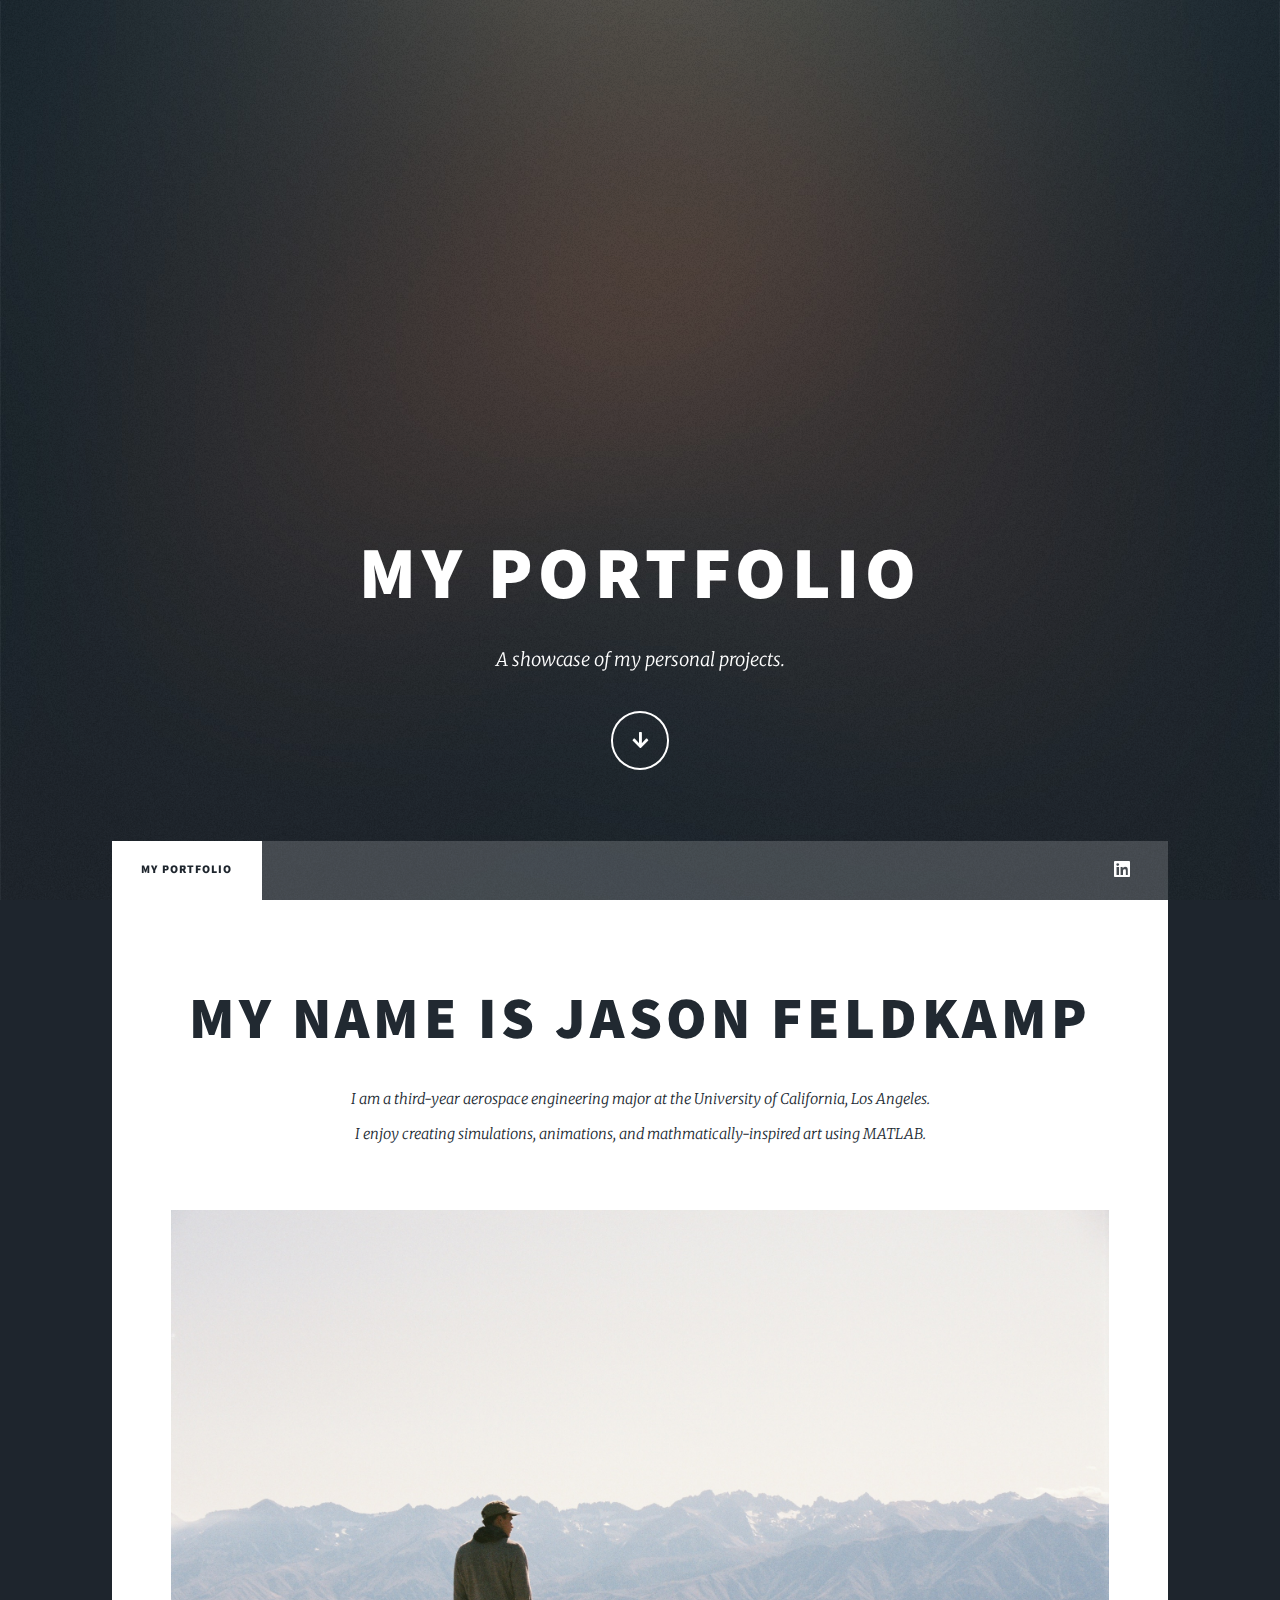
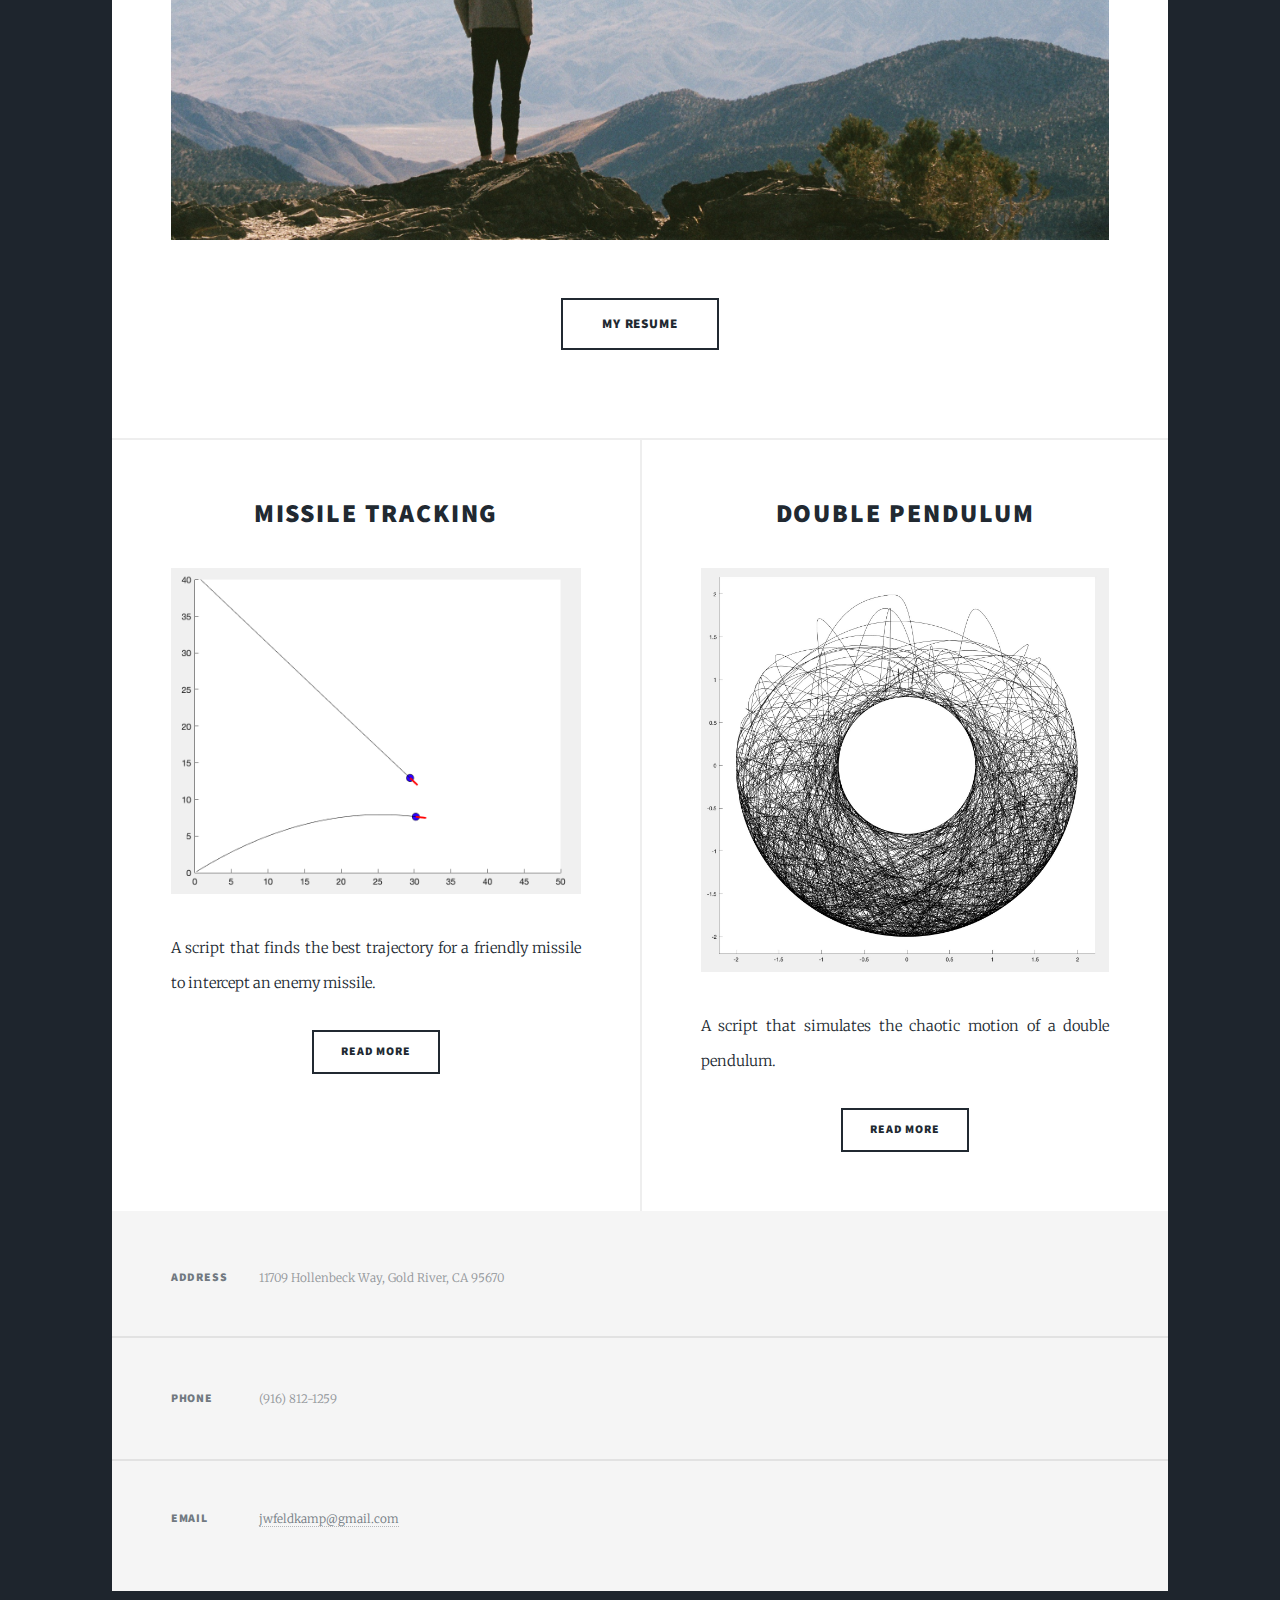
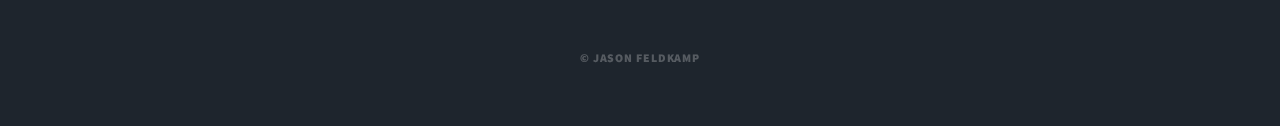
==== index.html @ 035dfd78 "v5" ====
<!DOCTYPE HTML>
<!--
	Massively by HTML5 UP
	html5up.net | @ajlkn
	Free for personal and commercial use under the CCA 3.0 license (html5up.net/license)
-->
<html>
	<head>
		<title>Jason's Portfolio</title>
		<meta charset="utf-8" />
		<meta name="viewport" content="width=device-width, initial-scale=1, user-scalable=no" />
		<link rel="stylesheet" href="assets/css/main.css" />
		<noscript><link rel="stylesheet" href="assets/css/noscript.css" /></noscript>
	</head>
	<body class="is-preload">

		<!-- Wrapper -->
			<div id="wrapper" class="fade-in">

				<!-- Intro -->
					<div id="intro">
						<h1>My Portfolio</h1>
						<p>A showcase of my personal projects.</p>
						<ul class="actions">
							<li><a href="#header" class="button icon solid solo fa-arrow-down scrolly">Continue</a></li>
						</ul>
					</div>

				<!-- Header -->


				<!-- Nav -->
					<nav id="nav">
						<ul class="links">
							<li class="active"><a href="index.html">My Portfolio</a></li>
						</ul>
						<ul class="icons">
							<li><a href="https://www.linkedin.com/in/jason-feldkamp" class="icon brands fa-linkedin"><span class="label">LinkedIn</span></a></li>
						</ul>
					</nav>

				<!-- Main -->
					<div id="main">

						<!-- Featured Post -->
							<article class="post featured">
								<header class="major">
									<h2><a href="#">My name is Jason Feldkamp</a></h2>
									<p>I am a third-year aerospace engineering major at the University of California, Los Angeles.<br> I enjoy creating simulations, animations, and mathmatically-inspired art using MATLAB.</p>
								</header>
								<a href="#" class="image main"><img src="images/IMG_0078.JPG" alt="" /></a>
								<ul class="actions special">
									<li><a href="images/Jason_Feldkamp_Resume.pdf" class="button large">My Resume</a></li>
								</ul>
							</article>

						<!-- Posts -->
							<section class="posts">
								<article>
									<header>
										<h2><a href="missile.html">Missile Tracking<br />
										</a></h2>
									</header>
									<a href="missile.html" class="image fit"><img src="images/pic02.jpg" alt="" /></a>
									<p>A script that finds the best trajectory for a friendly missile to intercept an enemy missile.</p>
									<ul class="actions special">
										<li><a href="missile.html" class="button">Read More</a></li>
									</ul>
								</article>
								<article>
									<header>
										<h2><a href="pendulum.html">Double Pendulum<br />
										</a></h2>
									</header>
									<a href="pendulum.html" class="image fit"><img src="images/IMG_8241.JPG" alt="" /></a>
									<p>A script that simulates the chaotic motion of a double pendulum.</p>
									<ul class="actions special">
										<li><a href="pendulum.html" class="button">Read More</a></li>
									</ul>
								</article>
							</section>

						<!-- Footer -->

					</div>

				<!-- Footer -->
					<footer id="footer">
						<section class="split contact">
							<section class="alt">
								<h3>Address</h3>
								<p>11709 Hollenbeck Way, Gold River, CA 95670</p>
							</section>
							<section>
								<h3>Phone</h3>
								<p><href="#">(916) 812-1259</a></p>
							</section>
							<section>
								<h3>Email</h3>
								<p><a href="mailto:jwfeldkamp@gmail.com">jwfeldkamp@gmail.com</a></p>
							</section>
						</section>
					</footer>

				<!-- Copyright -->
					<div id="copyright">
						<ul><li>&copy; Jason Feldkamp</li></ul>
					</div>

			</div>

		<!-- Scripts -->
			<script src="assets/js/jquery.min.js"></script>
			<script src="assets/js/jquery.scrollex.min.js"></script>
			<script src="assets/js/jquery.scrolly.min.js"></script>
			<script src="assets/js/browser.min.js"></script>
			<script src="assets/js/breakpoints.min.js"></script>
			<script src="assets/js/util.js"></script>
			<script src="assets/js/main.js"></script>

	</body>
</html>
---- assets/css/main.css ----
@import url(fontawesome-all.min.css);
@import url("https://fonts.googleapis.com/css?family=Merriweather:300,700,300italic,700italic|Source+Sans+Pro:900");

/*
	Massively by HTML5 UP
	html5up.net | @ajlkn
	Free for personal and commercial use under the CCA 3.0 license (html5up.net/license)
*/

html, body, div, span, applet, object,
iframe, h1, h2, h3, h4, h5, h6, p, blockquote,
pre, a, abbr, acronym, address, big, cite,
code, del, dfn, em, img, ins, kbd, q, s, samp,
small, strike, strong, sub, sup, tt, var, b,
u, i, center, dl, dt, dd, ol, ul, li, fieldset,
form, label, legend, table, caption, tbody,
tfoot, thead, tr, th, td, article, aside,
canvas, details, embed, figure, figcaption,
footer, header, hgroup, menu, nav, output, ruby,
section, summary, time, mark, audio, video {
	margin: 0;
	padding: 0;
	border: 0;
	font-size: 100%;
	font: inherit;
	vertical-align: baseline;}

article, aside, details, figcaption, figure,
footer, header, hgroup, menu, nav, section {
	display: block;}

body {
	line-height: 1;
}

ol, ul {
	list-style: none;
}

blockquote, q {
	quotes: none;
}

	blockquote:before, blockquote:after, q:before, q:after {
		content: '';
		content: none;
	}

table {
	border-collapse: collapse;
	border-spacing: 0;
}

body {
	-webkit-text-size-adjust: none;
}

mark {
	background-color: transparent;
	color: inherit;
}

input::-moz-focus-inner {
	border: 0;
	padding: 0;
}

input, select, textarea {
	-moz-appearance: none;
	-webkit-appearance: none;
	-ms-appearance: none;
	appearance: none;
}

/* Basic */

	@-ms-viewport {
		width: device-width;
	}

	body {
		-ms-overflow-style: scrollbar;
	}

	@media screen and (max-width: 480px) {

		html, body {
			min-width: 320px;
		}

	}

	html {
		box-sizing: border-box;
	}

	*, *:before, *:after {
		box-sizing: inherit;
	}

	body {
		background-color: #1e252d;
	}

		body.is-preload *, body.is-preload *:before, body.is-preload *:after {
			-moz-animation: none !important;
			-webkit-animation: none !important;
			-ms-animation: none !important;
			animation: none !important;
			-moz-transition: none !important;
			-webkit-transition: none !important;
			-ms-transition: none !important;
			transition: none !important;
		}

/* Type */

	html {
		font-size: 16pt;
	}

		@media screen and (max-width: 1680px) {

			html {
				font-size: 12pt;
			}

		}

		@media screen and (max-width: 1280px) {

			html {
				font-size: 11pt;
			}

		}

		@media screen and (max-width: 360px) {

			html {
				font-size: 10pt;
			}

		}

	body {
		color: #212931;
	}

	body, input, select, textarea {
		font-family: "Merriweather", Georgia, serif;
		font-weight: 300;
		font-size: 1rem;
		line-height: 2.375;
	}

	a {
		-moz-transition: color 0.2s ease-in-out, background-color 0.2s ease-in-out, border-color 0.2s ease-in-out, box-shadow 0.2s ease-in-out;
		-webkit-transition: color 0.2s ease-in-out, background-color 0.2s ease-in-out, border-color 0.2s ease-in-out, box-shadow 0.2s ease-in-out;
		-ms-transition: color 0.2s ease-in-out, background-color 0.2s ease-in-out, border-color 0.2s ease-in-out, box-shadow 0.2s ease-in-out;
		transition: color 0.2s ease-in-out, background-color 0.2s ease-in-out, border-color 0.2s ease-in-out, box-shadow 0.2s ease-in-out;
		border-bottom: dotted 1px;
		text-decoration: none;
	}

		a:hover {
			border-bottom-color: transparent;
		}

	strong, b {
		font-weight: 600;
	}

	em, i {
		font-style: italic;
	}

	p {
		text-align: justify;
		margin: 0 0 2rem 0;
	}

	h1, h2, h3, h4, h5, h6 {
		font-family: "Source Sans Pro", Helvetica, sans-serif;
		font-weight: 900;
		line-height: 1.5;
		letter-spacing: 0.075em;
		text-transform: uppercase;
		margin: 0 0 1rem 0;
	}

		h1 a, h2 a, h3 a, h4 a, h5 a, h6 a {
			border-bottom: 0;
			color: inherit;
			text-decoration: none;
		}

	h1 {
		font-size: 4rem;
		line-height: 1.1;
		margin: 0 0 2rem 0;
	}

	h2 {
		font-size: 1.75rem;
		line-height: 1.3;
		margin: 0 0 1.5rem 0;
	}

	h3 {
		font-size: 1.25rem;
		margin: 0 0 1.5rem 0;
	}

	h4 {
		font-size: 1rem;
	}

	h5 {
		font-size: 0.9rem;
	}

	h6 {
		font-size: 0.8rem;
	}

	sub {
		font-size: 0.8rem;
		position: relative;
		top: 0.5rem;
	}

	sup {
		font-size: 0.8rem;
		position: relative;
		top: -0.5rem;
	}

	blockquote {
		border-left: solid 4px;
		font-style: italic;
		margin: 0 0 2rem 0;
		padding: 0.5rem 0 0.5rem 2rem;
	}

	code {
		border: solid 2px;
		font-family: "Courier New", monospace;
		font-size: 0.9rem;
		margin: 0 0.25rem;
		padding: 0.25rem 0.65rem;
	}

	pre {
		-webkit-overflow-scrolling: touch;
		font-family: "Courier New", monospace;
		font-size: 0.9rem;
		margin: 0 0 2rem 0;
	}

		pre code {
			display: block;
			line-height: 1.75;
			padding: 1rem 1.5rem;
			overflow-x: auto;
		}

	hr {
		border: 0;
		border-bottom: solid 2px;
		margin: 3rem 0;
	}

		hr.major {
			margin: 5rem 0;
		}

	.align-left {
		text-align: left;
	}

	.align-center {
		text-align: center;
	}

	.align-right {
		text-align: right;
	}

	input, select, textarea {
		color: #212931;
	}

	a {
		color: #212931;
		border-bottom-color: rgba(33, 41, 49, 0.5);
	}

		a:hover {
			border-bottom-color: transparent;
			color: #18bfef !important;
		}

	strong, b {
		color: #212931;
	}

	h1, h2, h3, h4, h5, h6 {
		color: #212931;
	}

	blockquote {
		border-left-color: #eeeeee;
	}

	code {
		background: rgba(220, 220, 220, 0.25);
		border-color: #eeeeee;
	}

	hr {
		border-bottom-color: #eeeeee;
	}

/* Row */

	.row {
		display: flex;
		flex-wrap: wrap;
		box-sizing: border-box;
		align-items: stretch;
	}

		.row > * {
			box-sizing: border-box;
		}

		.row.gtr-uniform > * > :last-child {
			margin-bottom: 0;
		}

		.row.aln-left {
			justify-content: flex-start;
		}

		.row.aln-center {
			justify-content: center;
		}

		.row.aln-right {
			justify-content: flex-end;
		}

		.row.aln-top {
			align-items: flex-start;
		}

		.row.aln-middle {
			align-items: center;
		}

		.row.aln-bottom {
			align-items: flex-end;
		}

		.row > .imp {
			order: -1;
		}

		.row > .col-1 {
			width: 8.33333%;
		}

		.row > .off-1 {
			margin-left: 8.33333%;
		}

		.row > .col-2 {
			width: 16.66667%;
		}

		.row > .off-2 {
			margin-left: 16.66667%;
		}

		.row > .col-3 {
			width: 25%;
		}

		.row > .off-3 {
			margin-left: 25%;
		}

		.row > .col-4 {
			width: 33.33333%;
		}

		.row > .off-4 {
			margin-left: 33.33333%;
		}

		.row > .col-5 {
			width: 41.66667%;
		}

		.row > .off-5 {
			margin-left: 41.66667%;
		}

		.row > .col-6 {
			width: 50%;
		}

		.row > .off-6 {
			margin-left: 50%;
		}

		.row > .col-7 {
			width: 58.33333%;
		}

		.row > .off-7 {
			margin-left: 58.33333%;
		}

		.row > .col-8 {
			width: 66.66667%;
		}

		.row > .off-8 {
			margin-left: 66.66667%;
		}

		.row > .col-9 {
			width: 75%;
		}

		.row > .off-9 {
			margin-left: 75%;
		}

		.row > .col-10 {
			width: 83.33333%;
		}

		.row > .off-10 {
			margin-left: 83.33333%;
		}

		.row > .col-11 {
			width: 91.66667%;
		}

		.row > .off-11 {
			margin-left: 91.66667%;
		}

		.row > .col-12 {
			width: 100%;
		}

		.row > .off-12 {
			margin-left: 100%;
		}

		.row.gtr-0 {
			margin-top: 0;
			margin-left: 0rem;
		}

			.row.gtr-0 > * {
				padding: 0 0 0 0rem;
			}

			.row.gtr-0.gtr-uniform {
				margin-top: 0rem;
			}

				.row.gtr-0.gtr-uniform > * {
					padding-top: 0rem;
				}

		.row.gtr-25 {
			margin-top: 0;
			margin-left: -0.375rem;
		}

			.row.gtr-25 > * {
				padding: 0 0 0 0.375rem;
			}

			.row.gtr-25.gtr-uniform {
				margin-top: -0.375rem;
			}

				.row.gtr-25.gtr-uniform > * {
					padding-top: 0.375rem;
				}

		.row.gtr-50 {
			margin-top: 0;
			margin-left: -0.75rem;
		}

			.row.gtr-50 > * {
				padding: 0 0 0 0.75rem;
			}

			.row.gtr-50.gtr-uniform {
				margin-top: -0.75rem;
			}

				.row.gtr-50.gtr-uniform > * {
					padding-top: 0.75rem;
				}

		.row {
			margin-top: 0;
			margin-left: -1.5rem;
		}

			.row > * {
				padding: 0 0 0 1.5rem;
			}

			.row.gtr-uniform {
				margin-top: -1.5rem;
			}

				.row.gtr-uniform > * {
					padding-top: 1.5rem;
				}

		.row.gtr-150 {
			margin-top: 0;
			margin-left: -2.25rem;
		}

			.row.gtr-150 > * {
				padding: 0 0 0 2.25rem;
			}

			.row.gtr-150.gtr-uniform {
				margin-top: -2.25rem;
			}

				.row.gtr-150.gtr-uniform > * {
					padding-top: 2.25rem;
				}

		.row.gtr-200 {
			margin-top: 0;
			margin-left: -3rem;
		}

			.row.gtr-200 > * {
				padding: 0 0 0 3rem;
			}

			.row.gtr-200.gtr-uniform {
				margin-top: -3rem;
			}

				.row.gtr-200.gtr-uniform > * {
					padding-top: 3rem;
				}

		@media screen and (max-width: 1680px) {

			.row {
				display: flex;
				flex-wrap: wrap;
				box-sizing: border-box;
				align-items: stretch;
			}

				.row > * {
					box-sizing: border-box;
				}

				.row.gtr-uniform > * > :last-child {
					margin-bottom: 0;
				}

				.row.aln-left {
					justify-content: flex-start;
				}

				.row.aln-center {
					justify-content: center;
				}

				.row.aln-right {
					justify-content: flex-end;
				}

				.row.aln-top {
					align-items: flex-start;
				}

				.row.aln-middle {
					align-items: center;
				}

				.row.aln-bottom {
					align-items: flex-end;
				}

				.row > .imp-xlarge {
					order: -1;
				}

				.row > .col-1-xlarge {
					width: 8.33333%;
				}

				.row > .off-1-xlarge {
					margin-left: 8.33333%;
				}

				.row > .col-2-xlarge {
					width: 16.66667%;
				}

				.row > .off-2-xlarge {
					margin-left: 16.66667%;
				}

				.row > .col-3-xlarge {
					width: 25%;
				}

				.row > .off-3-xlarge {
					margin-left: 25%;
				}

				.row > .col-4-xlarge {
					width: 33.33333%;
				}

				.row > .off-4-xlarge {
					margin-left: 33.33333%;
				}

				.row > .col-5-xlarge {
					width: 41.66667%;
				}

				.row > .off-5-xlarge {
					margin-left: 41.66667%;
				}

				.row > .col-6-xlarge {
					width: 50%;
				}

				.row > .off-6-xlarge {
					margin-left: 50%;
				}

				.row > .col-7-xlarge {
					width: 58.33333%;
				}

				.row > .off-7-xlarge {
					margin-left: 58.33333%;
				}

				.row > .col-8-xlarge {
					width: 66.66667%;
				}

				.row > .off-8-xlarge {
					margin-left: 66.66667%;
				}

				.row > .col-9-xlarge {
					width: 75%;
				}

				.row > .off-9-xlarge {
					margin-left: 75%;
				}

				.row > .col-10-xlarge {
					width: 83.33333%;
				}

				.row > .off-10-xlarge {
					margin-left: 83.33333%;
				}

				.row > .col-11-xlarge {
					width: 91.66667%;
				}

				.row > .off-11-xlarge {
					margin-left: 91.66667%;
				}

				.row > .col-12-xlarge {
					width: 100%;
				}

				.row > .off-12-xlarge {
					margin-left: 100%;
				}

				.row.gtr-0 {
					margin-top: 0;
					margin-left: 0rem;
				}

					.row.gtr-0 > * {
						padding: 0 0 0 0rem;
					}

					.row.gtr-0.gtr-uniform {
						margin-top: 0rem;
					}

						.row.gtr-0.gtr-uniform > * {
							padding-top: 0rem;
						}

				.row.gtr-25 {
					margin-top: 0;
					margin-left: -0.375rem;
				}

					.row.gtr-25 > * {
						padding: 0 0 0 0.375rem;
					}

					.row.gtr-25.gtr-uniform {
						margin-top: -0.375rem;
					}

						.row.gtr-25.gtr-uniform > * {
							padding-top: 0.375rem;
						}

				.row.gtr-50 {
					margin-top: 0;
					margin-left: -0.75rem;
				}

					.row.gtr-50 > * {
						padding: 0 0 0 0.75rem;
					}

					.row.gtr-50.gtr-uniform {
						margin-top: -0.75rem;
					}

						.row.gtr-50.gtr-uniform > * {
							padding-top: 0.75rem;
						}

				.row {
					margin-top: 0;
					margin-left: -1.5rem;
				}

					.row > * {
						padding: 0 0 0 1.5rem;
					}

					.row.gtr-uniform {
						margin-top: -1.5rem;
					}

						.row.gtr-uniform > * {
							padding-top: 1.5rem;
						}

				.row.gtr-150 {
					margin-top: 0;
					margin-left: -2.25rem;
				}

					.row.gtr-150 > * {
						padding: 0 0 0 2.25rem;
					}

					.row.gtr-150.gtr-uniform {
						margin-top: -2.25rem;
					}

						.row.gtr-150.gtr-uniform > * {
							padding-top: 2.25rem;
						}

				.row.gtr-200 {
					margin-top: 0;
					margin-left: -3rem;
				}

					.row.gtr-200 > * {
						padding: 0 0 0 3rem;
					}

					.row.gtr-200.gtr-uniform {
						margin-top: -3rem;
					}

						.row.gtr-200.gtr-uniform > * {
							padding-top: 3rem;
						}

		}

		@media screen and (max-width: 1280px) {

			.row {
				display: flex;
				flex-wrap: wrap;
				box-sizing: border-box;
				align-items: stretch;
			}

				.row > * {
					box-sizing: border-box;
				}

				.row.gtr-uniform > * > :last-child {
					margin-bottom: 0;
				}

				.row.aln-left {
					justify-content: flex-start;
				}

				.row.aln-center {
					justify-content: center;
				}

				.row.aln-right {
					justify-content: flex-end;
				}

				.row.aln-top {
					align-items: flex-start;
				}

				.row.aln-middle {
					align-items: center;
				}

				.row.aln-bottom {
					align-items: flex-end;
				}

				.row > .imp-large {
					order: -1;
				}

				.row > .col-1-large {
					width: 8.33333%;
				}

				.row > .off-1-large {
					margin-left: 8.33333%;
				}

				.row > .col-2-large {
					width: 16.66667%;
				}

				.row > .off-2-large {
					margin-left: 16.66667%;
				}

				.row > .col-3-large {
					width: 25%;
				}

				.row > .off-3-large {
					margin-left: 25%;
				}

				.row > .col-4-large {
					width: 33.33333%;
				}

				.row > .off-4-large {
					margin-left: 33.33333%;
				}

				.row > .col-5-large {
					width: 41.66667%;
				}

				.row > .off-5-large {
					margin-left: 41.66667%;
				}

				.row > .col-6-large {
					width: 50%;
				}

				.row > .off-6-large {
					margin-left: 50%;
				}

				.row > .col-7-large {
					width: 58.33333%;
				}

				.row > .off-7-large {
					margin-left: 58.33333%;
				}

				.row > .col-8-large {
					width: 66.66667%;
				}

				.row > .off-8-large {
					margin-left: 66.66667%;
				}

				.row > .col-9-large {
					width: 75%;
				}

				.row > .off-9-large {
					margin-left: 75%;
				}

				.row > .col-10-large {
					width: 83.33333%;
				}

				.row > .off-10-large {
					margin-left: 83.33333%;
				}

				.row > .col-11-large {
					width: 91.66667%;
				}

				.row > .off-11-large {
					margin-left: 91.66667%;
				}

				.row > .col-12-large {
					width: 100%;
				}

				.row > .off-12-large {
					margin-left: 100%;
				}

				.row.gtr-0 {
					margin-top: 0;
					margin-left: 0rem;
				}

					.row.gtr-0 > * {
						padding: 0 0 0 0rem;
					}

					.row.gtr-0.gtr-uniform {
						margin-top: 0rem;
					}

						.row.gtr-0.gtr-uniform > * {
							padding-top: 0rem;
						}

				.row.gtr-25 {
					margin-top: 0;
					margin-left: -0.375rem;
				}

					.row.gtr-25 > * {
						padding: 0 0 0 0.375rem;
					}

					.row.gtr-25.gtr-uniform {
						margin-top: -0.375rem;
					}

						.row.gtr-25.gtr-uniform > * {
							padding-top: 0.375rem;
						}

				.row.gtr-50 {
					margin-top: 0;
					margin-left: -0.75rem;
				}

					.row.gtr-50 > * {
						padding: 0 0 0 0.75rem;
					}

					.row.gtr-50.gtr-uniform {
						margin-top: -0.75rem;
					}

						.row.gtr-50.gtr-uniform > * {
							padding-top: 0.75rem;
						}

				.row {
					margin-top: 0;
					margin-left: -1.5rem;
				}

					.row > * {
						padding: 0 0 0 1.5rem;
					}

					.row.gtr-uniform {
						margin-top: -1.5rem;
					}

						.row.gtr-uniform > * {
							padding-top: 1.5rem;
						}

				.row.gtr-150 {
					margin-top: 0;
					margin-left: -2.25rem;
				}

					.row.gtr-150 > * {
						padding: 0 0 0 2.25rem;
					}

					.row.gtr-150.gtr-uniform {
						margin-top: -2.25rem;
					}

						.row.gtr-150.gtr-uniform > * {
							padding-top: 2.25rem;
						}

				.row.gtr-200 {
					margin-top: 0;
					margin-left: -3rem;
				}

					.row.gtr-200 > * {
						padding: 0 0 0 3rem;
					}

					.row.gtr-200.gtr-uniform {
						margin-top: -3rem;
					}

						.row.gtr-200.gtr-uniform > * {
							padding-top: 3rem;
						}

		}

		@media screen and (max-width: 980px) {

			.row {
				display: flex;
				flex-wrap: wrap;
				box-sizing: border-box;
				align-items: stretch;
			}

				.row > * {
					box-sizing: border-box;
				}

				.row.gtr-uniform > * > :last-child {
					margin-bottom: 0;
				}

				.row.aln-left {
					justify-content: flex-start;
				}

				.row.aln-center {
					justify-content: center;
				}

				.row.aln-right {
					justify-content: flex-end;
				}

				.row.aln-top {
					align-items: flex-start;
				}

				.row.aln-middle {
					align-items: center;
				}

				.row.aln-bottom {
					align-items: flex-end;
				}

				.row > .imp-medium {
					order: -1;
				}

				.row > .col-1-medium {
					width: 8.33333%;
				}

				.row > .off-1-medium {
					margin-left: 8.33333%;
				}

				.row > .col-2-medium {
					width: 16.66667%;
				}

				.row > .off-2-medium {
					margin-left: 16.66667%;
				}

				.row > .col-3-medium {
					width: 25%;
				}

				.row > .off-3-medium {
					margin-left: 25%;
				}

				.row > .col-4-medium {
					width: 33.33333%;
				}

				.row > .off-4-medium {
					margin-left: 33.33333%;
				}

				.row > .col-5-medium {
					width: 41.66667%;
				}

				.row > .off-5-medium {
					margin-left: 41.66667%;
				}

				.row > .col-6-medium {
					width: 50%;
				}

				.row > .off-6-medium {
					margin-left: 50%;
				}

				.row > .col-7-medium {
					width: 58.33333%;
				}

				.row > .off-7-medium {
					margin-left: 58.33333%;
				}

				.row > .col-8-medium {
					width: 66.66667%;
				}

				.row > .off-8-medium {
					margin-left: 66.66667%;
				}

				.row > .col-9-medium {
					width: 75%;
				}

				.row > .off-9-medium {
					margin-left: 75%;
				}

				.row > .col-10-medium {
					width: 83.33333%;
				}

				.row > .off-10-medium {
					margin-left: 83.33333%;
				}

				.row > .col-11-medium {
					width: 91.66667%;
				}

				.row > .off-11-medium {
					margin-left: 91.66667%;
				}

				.row > .col-12-medium {
					width: 100%;
				}

				.row > .off-12-medium {
					margin-left: 100%;
				}

				.row.gtr-0 {
					margin-top: 0;
					margin-left: 0rem;
				}

					.row.gtr-0 > * {
						padding: 0 0 0 0rem;
					}

					.row.gtr-0.gtr-uniform {
						margin-top: 0rem;
					}

						.row.gtr-0.gtr-uniform > * {
							padding-top: 0rem;
						}

				.row.gtr-25 {
					margin-top: 0;
					margin-left: -0.375rem;
				}

					.row.gtr-25 > * {
						padding: 0 0 0 0.375rem;
					}

					.row.gtr-25.gtr-uniform {
						margin-top: -0.375rem;
					}

						.row.gtr-25.gtr-uniform > * {
							padding-top: 0.375rem;
						}

				.row.gtr-50 {
					margin-top: 0;
					margin-left: -0.75rem;
				}

					.row.gtr-50 > * {
						padding: 0 0 0 0.75rem;
					}

					.row.gtr-50.gtr-uniform {
						margin-top: -0.75rem;
					}

						.row.gtr-50.gtr-uniform > * {
							padding-top: 0.75rem;
						}

				.row {
					margin-top: 0;
					margin-left: -1.5rem;
				}

					.row > * {
						padding: 0 0 0 1.5rem;
					}

					.row.gtr-uniform {
						margin-top: -1.5rem;
					}

						.row.gtr-uniform > * {
							padding-top: 1.5rem;
						}

				.row.gtr-150 {
					margin-top: 0;
					margin-left: -2.25rem;
				}

					.row.gtr-150 > * {
						padding: 0 0 0 2.25rem;
					}

					.row.gtr-150.gtr-uniform {
						margin-top: -2.25rem;
					}

						.row.gtr-150.gtr-uniform > * {
							padding-top: 2.25rem;
						}

				.row.gtr-200 {
					margin-top: 0;
					margin-left: -3rem;
				}

					.row.gtr-200 > * {
						padding: 0 0 0 3rem;
					}

					.row.gtr-200.gtr-uniform {
						margin-top: -3rem;
					}

						.row.gtr-200.gtr-uniform > * {
							padding-top: 3rem;
						}

		}

		@media screen and (max-width: 736px) {

			.row {
				display: flex;
				flex-wrap: wrap;
				box-sizing: border-box;
				align-items: stretch;
			}

				.row > * {
					box-sizing: border-box;
				}

				.row.gtr-uniform > * > :last-child {
					margin-bottom: 0;
				}

				.row.aln-left {
					justify-content: flex-start;
				}

				.row.aln-center {
					justify-content: center;
				}

				.row.aln-right {
					justify-content: flex-end;
				}

				.row.aln-top {
					align-items: flex-start;
				}

				.row.aln-middle {
					align-items: center;
				}

				.row.aln-bottom {
					align-items: flex-end;
				}

				.row > .imp-small {
					order: -1;
				}

				.row > .col-1-small {
					width: 8.33333%;
				}

				.row > .off-1-small {
					margin-left: 8.33333%;
				}

				.row > .col-2-small {
					width: 16.66667%;
				}

				.row > .off-2-small {
					margin-left: 16.66667%;
				}

				.row > .col-3-small {
					width: 25%;
				}

				.row > .off-3-small {
					margin-left: 25%;
				}

				.row > .col-4-small {
					width: 33.33333%;
				}

				.row > .off-4-small {
					margin-left: 33.33333%;
				}

				.row > .col-5-small {
					width: 41.66667%;
				}

				.row > .off-5-small {
					margin-left: 41.66667%;
				}

				.row > .col-6-small {
					width: 50%;
				}

				.row > .off-6-small {
					margin-left: 50%;
				}

				.row > .col-7-small {
					width: 58.33333%;
				}

				.row > .off-7-small {
					margin-left: 58.33333%;
				}

				.row > .col-8-small {
					width: 66.66667%;
				}

				.row > .off-8-small {
					margin-left: 66.66667%;
				}

				.row > .col-9-small {
					width: 75%;
				}

				.row > .off-9-small {
					margin-left: 75%;
				}

				.row > .col-10-small {
					width: 83.33333%;
				}

				.row > .off-10-small {
					margin-left: 83.33333%;
				}

				.row > .col-11-small {
					width: 91.66667%;
				}

				.row > .off-11-small {
					margin-left: 91.66667%;
				}

				.row > .col-12-small {
					width: 100%;
				}

				.row > .off-12-small {
					margin-left: 100%;
				}

				.row.gtr-0 {
					margin-top: 0;
					margin-left: 0rem;
				}

					.row.gtr-0 > * {
						padding: 0 0 0 0rem;
					}

					.row.gtr-0.gtr-uniform {
						margin-top: 0rem;
					}

						.row.gtr-0.gtr-uniform > * {
							padding-top: 0rem;
						}

				.row.gtr-25 {
					margin-top: 0;
					margin-left: -0.375rem;
				}

					.row.gtr-25 > * {
						padding: 0 0 0 0.375rem;
					}

					.row.gtr-25.gtr-uniform {
						margin-top: -0.375rem;
					}

						.row.gtr-25.gtr-uniform > * {
							padding-top: 0.375rem;
						}

				.row.gtr-50 {
					margin-top: 0;
					margin-left: -0.75rem;
				}

					.row.gtr-50 > * {
						padding: 0 0 0 0.75rem;
					}

					.row.gtr-50.gtr-uniform {
						margin-top: -0.75rem;
					}

						.row.gtr-50.gtr-uniform > * {
							padding-top: 0.75rem;
						}

				.row {
					margin-top: 0;
					margin-left: -1.5rem;
				}

					.row > * {
						padding: 0 0 0 1.5rem;
					}

					.row.gtr-uniform {
						margin-top: -1.5rem;
					}

						.row.gtr-uniform > * {
							padding-top: 1.5rem;
						}

				.row.gtr-150 {
					margin-top: 0;
					margin-left: -2.25rem;
				}

					.row.gtr-150 > * {
						padding: 0 0 0 2.25rem;
					}

					.row.gtr-150.gtr-uniform {
						margin-top: -2.25rem;
					}

						.row.gtr-150.gtr-uniform > * {
							padding-top: 2.25rem;
						}

				.row.gtr-200 {
					margin-top: 0;
					margin-left: -3rem;
				}

					.row.gtr-200 > * {
						padding: 0 0 0 3rem;
					}

					.row.gtr-200.gtr-uniform {
						margin-top: -3rem;
					}

						.row.gtr-200.gtr-uniform > * {
							padding-top: 3rem;
						}

		}

		@media screen and (max-width: 480px) {

			.row {
				display: flex;
				flex-wrap: wrap;
				box-sizing: border-box;
				align-items: stretch;
			}

				.row > * {
					box-sizing: border-box;
				}

				.row.gtr-uniform > * > :last-child {
					margin-bottom: 0;
				}

				.row.aln-left {
					justify-content: flex-start;
				}

				.row.aln-center {
					justify-content: center;
				}

				.row.aln-right {
					justify-content: flex-end;
				}

				.row.aln-top {
					align-items: flex-start;
				}

				.row.aln-middle {
					align-items: center;
				}

				.row.aln-bottom {
					align-items: flex-end;
				}

				.row > .imp-xsmall {
					order: -1;
				}

				.row > .col-1-xsmall {
					width: 8.33333%;
				}

				.row > .off-1-xsmall {
					margin-left: 8.33333%;
				}

				.row > .col-2-xsmall {
					width: 16.66667%;
				}

				.row > .off-2-xsmall {
					margin-left: 16.66667%;
				}

				.row > .col-3-xsmall {
					width: 25%;
				}

				.row > .off-3-xsmall {
					margin-left: 25%;
				}

				.row > .col-4-xsmall {
					width: 33.33333%;
				}

				.row > .off-4-xsmall {
					margin-left: 33.33333%;
				}

				.row > .col-5-xsmall {
					width: 41.66667%;
				}

				.row > .off-5-xsmall {
					margin-left: 41.66667%;
				}

				.row > .col-6-xsmall {
					width: 50%;
				}

				.row > .off-6-xsmall {
					margin-left: 50%;
				}

				.row > .col-7-xsmall {
					width: 58.33333%;
				}

				.row > .off-7-xsmall {
					margin-left: 58.33333%;
				}

				.row > .col-8-xsmall {
					width: 66.66667%;
				}

				.row > .off-8-xsmall {
					margin-left: 66.66667%;
				}

				.row > .col-9-xsmall {
					width: 75%;
				}

				.row > .off-9-xsmall {
					margin-left: 75%;
				}

				.row > .col-10-xsmall {
					width: 83.33333%;
				}

				.row > .off-10-xsmall {
					margin-left: 83.33333%;
				}

				.row > .col-11-xsmall {
					width: 91.66667%;
				}

				.row > .off-11-xsmall {
					margin-left: 91.66667%;
				}

				.row > .col-12-xsmall {
					width: 100%;
				}

				.row > .off-12-xsmall {
					margin-left: 100%;
				}

				.row.gtr-0 {
					margin-top: 0;
					margin-left: 0rem;
				}

					.row.gtr-0 > * {
						padding: 0 0 0 0rem;
					}

					.row.gtr-0.gtr-uniform {
						margin-top: 0rem;
					}

						.row.gtr-0.gtr-uniform > * {
							padding-top: 0rem;
						}

				.row.gtr-25 {
					margin-top: 0;
					margin-left: -0.375rem;
				}

					.row.gtr-25 > * {
						padding: 0 0 0 0.375rem;
					}

					.row.gtr-25.gtr-uniform {
						margin-top: -0.375rem;
					}

						.row.gtr-25.gtr-uniform > * {
							padding-top: 0.375rem;
						}

				.row.gtr-50 {
					margin-top: 0;
					margin-left: -0.75rem;
				}

					.row.gtr-50 > * {
						padding: 0 0 0 0.75rem;
					}

					.row.gtr-50.gtr-uniform {
						margin-top: -0.75rem;
					}

						.row.gtr-50.gtr-uniform > * {
							padding-top: 0.75rem;
						}

				.row {
					margin-top: 0;
					margin-left: -1.5rem;
				}

					.row > * {
						padding: 0 0 0 1.5rem;
					}

					.row.gtr-uniform {
						margin-top: -1.5rem;
					}

						.row.gtr-uniform > * {
							padding-top: 1.5rem;
						}

				.row.gtr-150 {
					margin-top: 0;
					margin-left: -2.25rem;
				}

					.row.gtr-150 > * {
						padding: 0 0 0 2.25rem;
					}

					.row.gtr-150.gtr-uniform {
						margin-top: -2.25rem;
					}

						.row.gtr-150.gtr-uniform > * {
							padding-top: 2.25rem;
						}

				.row.gtr-200 {
					margin-top: 0;
					margin-left: -3rem;
				}

					.row.gtr-200 > * {
						padding: 0 0 0 3rem;
					}

					.row.gtr-200.gtr-uniform {
						margin-top: -3rem;
					}

						.row.gtr-200.gtr-uniform > * {
							padding-top: 3rem;
						}

		}

		@media screen and (max-width: 360px) {

			.row {
				display: flex;
				flex-wrap: wrap;
				box-sizing: border-box;
				align-items: stretch;
			}

				.row > * {
					box-sizing: border-box;
				}

				.row.gtr-uniform > * > :last-child {
					margin-bottom: 0;
				}

				.row.aln-left {
					justify-content: flex-start;
				}

				.row.aln-center {
					justify-content: center;
				}

				.row.aln-right {
					justify-content: flex-end;
				}

				.row.aln-top {
					align-items: flex-start;
				}

				.row.aln-middle {
					align-items: center;
				}

				.row.aln-bottom {
					align-items: flex-end;
				}

				.row > .imp-xxsmall {
					order: -1;
				}

				.row > .col-1-xxsmall {
					width: 8.33333%;
				}

				.row > .off-1-xxsmall {
					margin-left: 8.33333%;
				}

				.row > .col-2-xxsmall {
					width: 16.66667%;
				}

				.row > .off-2-xxsmall {
					margin-left: 16.66667%;
				}

				.row > .col-3-xxsmall {
					width: 25%;
				}

				.row > .off-3-xxsmall {
					margin-left: 25%;
				}

				.row > .col-4-xxsmall {
					width: 33.33333%;
				}

				.row > .off-4-xxsmall {
					margin-left: 33.33333%;
				}

				.row > .col-5-xxsmall {
					width: 41.66667%;
				}

				.row > .off-5-xxsmall {
					margin-left: 41.66667%;
				}

				.row > .col-6-xxsmall {
					width: 50%;
				}

				.row > .off-6-xxsmall {
					margin-left: 50%;
				}

				.row > .col-7-xxsmall {
					width: 58.33333%;
				}

				.row > .off-7-xxsmall {
					margin-left: 58.33333%;
				}

				.row > .col-8-xxsmall {
					width: 66.66667%;
				}

				.row > .off-8-xxsmall {
					margin-left: 66.66667%;
				}

				.row > .col-9-xxsmall {
					width: 75%;
				}

				.row > .off-9-xxsmall {
					margin-left: 75%;
				}

				.row > .col-10-xxsmall {
					width: 83.33333%;
				}

				.row > .off-10-xxsmall {
					margin-left: 83.33333%;
				}

				.row > .col-11-xxsmall {
					width: 91.66667%;
				}

				.row > .off-11-xxsmall {
					margin-left: 91.66667%;
				}

				.row > .col-12-xxsmall {
					width: 100%;
				}

				.row > .off-12-xxsmall {
					margin-left: 100%;
				}

				.row.gtr-0 {
					margin-top: 0;
					margin-left: 0rem;
				}

					.row.gtr-0 > * {
						padding: 0 0 0 0rem;
					}

					.row.gtr-0.gtr-uniform {
						margin-top: 0rem;
					}

						.row.gtr-0.gtr-uniform > * {
							padding-top: 0rem;
						}

				.row.gtr-25 {
					margin-top: 0;
					margin-left: -0.375rem;
				}

					.row.gtr-25 > * {
						padding: 0 0 0 0.375rem;
					}

					.row.gtr-25.gtr-uniform {
						margin-top: -0.375rem;
					}

						.row.gtr-25.gtr-uniform > * {
							padding-top: 0.375rem;
						}

				.row.gtr-50 {
					margin-top: 0;
					margin-left: -0.75rem;
				}

					.row.gtr-50 > * {
						padding: 0 0 0 0.75rem;
					}

					.row.gtr-50.gtr-uniform {
						margin-top: -0.75rem;
					}

						.row.gtr-50.gtr-uniform > * {
							padding-top: 0.75rem;
						}

				.row {
					margin-top: 0;
					margin-left: -1.5rem;
				}

					.row > * {
						padding: 0 0 0 1.5rem;
					}

					.row.gtr-uniform {
						margin-top: -1.5rem;
					}

						.row.gtr-uniform > * {
							padding-top: 1.5rem;
						}

				.row.gtr-150 {
					margin-top: 0;
					margin-left: -2.25rem;
				}

					.row.gtr-150 > * {
						padding: 0 0 0 2.25rem;
					}

					.row.gtr-150.gtr-uniform {
						margin-top: -2.25rem;
					}

						.row.gtr-150.gtr-uniform > * {
							padding-top: 2.25rem;
						}

				.row.gtr-200 {
					margin-top: 0;
					margin-left: -3rem;
				}

					.row.gtr-200 > * {
						padding: 0 0 0 3rem;
					}

					.row.gtr-200.gtr-uniform {
						margin-top: -3rem;
					}

						.row.gtr-200.gtr-uniform > * {
							padding-top: 3rem;
						}

		}

/* Box */

	.box {
		border: solid 2px;
		margin-bottom: 2rem;
		padding: 1.5rem;
	}

		.box > :last-child,
		.box > :last-child > :last-child,
		.box > :last-child > :last-child > :last-child {
			margin-bottom: 0;
		}

		.box.alt {
			border: 0;
			border-radius: 0;
			padding: 0;
		}

	.box {
		border-color: #eeeeee;
	}

/* Button */

	input[type="submit"],
	input[type="reset"],
	input[type="button"],
	button,
	.button {
		-moz-appearance: none;
		-webkit-appearance: none;
		-ms-appearance: none;
		appearance: none;
		-moz-transition: background-color 0.2s ease-in-out, box-shadow 0.2s ease-in-out, color 0.2s ease-in-out;
		-webkit-transition: background-color 0.2s ease-in-out, box-shadow 0.2s ease-in-out, color 0.2s ease-in-out;
		-ms-transition: background-color 0.2s ease-in-out, box-shadow 0.2s ease-in-out, color 0.2s ease-in-out;
		transition: background-color 0.2s ease-in-out, box-shadow 0.2s ease-in-out, color 0.2s ease-in-out;
		border: 0;
		border-radius: 0;
		cursor: pointer;
		display: inline-block;
		font-family: "Source Sans Pro", Helvetica, sans-serif;
		font-size: 0.8rem;
		font-weight: 900;
		letter-spacing: 0.075em;
		height: 3rem;
		line-height: 3rem;
		padding: 0 2rem;
		text-align: center;
		text-decoration: none;
		text-transform: uppercase;
		white-space: nowrap;
	}

		input[type="submit"].icon:before,
		input[type="reset"].icon:before,
		input[type="button"].icon:before,
		button.icon:before,
		.button.icon:before {
			margin-right: 0.5rem;
		}

		input[type="submit"].icon.solo,
		input[type="reset"].icon.solo,
		input[type="button"].icon.solo,
		button.icon.solo,
		.button.icon.solo {
			position: relative;
			width: 4rem;
			height: 4rem;
			line-height: 4rem;
			border-radius: 4rem;
			text-indent: 4rem;
			overflow: hidden;
			padding: 0;
			white-space: nowrap;
		}

			input[type="submit"].icon.solo:before,
			input[type="reset"].icon.solo:before,
			input[type="button"].icon.solo:before,
			button.icon.solo:before,
			.button.icon.solo:before {
				position: absolute;
				display: block;
				top: 0;
				left: 0;
				width: inherit;
				height: inherit;
				line-height: inherit;
				font-size: 1.25rem;
				margin-right: 0;
				text-align: center;
				text-indent: 0;
			}

		input[type="submit"].fit,
		input[type="reset"].fit,
		input[type="button"].fit,
		button.fit,
		.button.fit {
			width: 100%;
		}

		input[type="submit"].small,
		input[type="reset"].small,
		input[type="button"].small,
		button.small,
		.button.small {
			font-size: 0.7rem;
			height: 2.5rem;
			line-height: 2.5rem;
			padding: 0 1.5rem;
		}

		input[type="submit"].large,
		input[type="reset"].large,
		input[type="button"].large,
		button.large,
		.button.large {
			font-size: 0.9rem;
			height: 3.5rem;
			line-height: 3.5rem;
			padding: 0 2.75rem;
		}

		@media screen and (max-width: 980px) {

			input[type="submit"],
			input[type="reset"],
			input[type="button"],
			button,
			.button {
				font-size: 0.9rem;
				height: 3.25rem;
				line-height: 3.25rem;
			}

				input[type="submit"].large,
				input[type="reset"].large,
				input[type="button"].large,
				button.large,
				.button.large {
					font-size: 1rem;
					height: 3.75rem;
					line-height: 3.75rem;
				}

		}

		input[type="submit"].disabled, input[type="submit"]:disabled,
		input[type="reset"].disabled,
		input[type="reset"]:disabled,
		input[type="button"].disabled,
		input[type="button"]:disabled,
		button.disabled,
		button:disabled,
		.button.disabled,
		.button:disabled {
			pointer-events: none;
			opacity: 0.25;
		}

	input[type="submit"],
	input[type="reset"],
	input[type="button"],
	button,
	.button {
		background-color: transparent;
		box-shadow: inset 0 0 0 2px #212931;
		color: #212931 !important;
	}

		input[type="submit"]:hover,
		input[type="reset"]:hover,
		input[type="button"]:hover,
		button:hover,
		.button:hover {
			box-shadow: inset 0 0 0 2px #18bfef;
			color: #18bfef !important;
		}

		input[type="submit"].primary,
		input[type="reset"].primary,
		input[type="button"].primary,
		button.primary,
		.button.primary {
			background-color: #212931;
			box-shadow: none;
			color: #ffffff !important;
		}

			input[type="submit"].primary:hover,
			input[type="reset"].primary:hover,
			input[type="button"].primary:hover,
			button.primary:hover,
			.button.primary:hover {
				background-color: #18bfef;
			}

/* Form */

	form {
		margin: 0 0 2rem 0;
	}

		form > :last-child {
			margin-bottom: 0;
		}

		form > .fields {
			display: -moz-flex;
			display: -webkit-flex;
			display: -ms-flex;
			display: flex;
			-moz-flex-wrap: wrap;
			-webkit-flex-wrap: wrap;
			-ms-flex-wrap: wrap;
			flex-wrap: wrap;
			width: calc(100% + 3rem);
			margin: -1.5rem 0 2rem -1.5rem;
		}

			form > .fields > .field {
				-moz-flex-grow: 0;
				-webkit-flex-grow: 0;
				-ms-flex-grow: 0;
				flex-grow: 0;
				-moz-flex-shrink: 0;
				-webkit-flex-shrink: 0;
				-ms-flex-shrink: 0;
				flex-shrink: 0;
				padding: 1.5rem 0 0 1.5rem;
				width: calc(100% - 1.5rem);
			}

				form > .fields > .field.half {
					width: calc(50% - 0.75rem);
				}

				form > .fields > .field.third {
					width: calc(100%/3 - 0.5rem);
				}

				form > .fields > .field.quarter {
					width: calc(25% - 0.375rem);
				}

		@media screen and (max-width: 480px) {

			form > .fields {
				width: calc(100% + 3rem);
				margin: -1.5rem 0 2rem -1.5rem;
			}

				form > .fields > .field {
					padding: 1.5rem 0 0 1.5rem;
					width: calc(100% - 1.5rem);
				}

					form > .fields > .field.half {
						width: calc(100% - 1.5rem);
					}

					form > .fields > .field.third {
						width: calc(100% - 1.5rem);
					}

					form > .fields > .field.quarter {
						width: calc(100% - 1.5rem);
					}

		}

	label {
		display: block;
		font-family: "Source Sans Pro", Helvetica, sans-serif;
		font-weight: 900;
		line-height: 1.5;
		letter-spacing: 0.075em;
		font-size: 0.8rem;
		text-transform: uppercase;
		margin: 0 0 0.75rem 0;
	}

		@media screen and (max-width: 980px) {

			label {
				font-size: 0.9rem;
			}

		}

	input[type="text"],
	input[type="password"],
	input[type="email"],
	select,
	textarea {
		-moz-appearance: none;
		-webkit-appearance: none;
		-ms-appearance: none;
		appearance: none;
		background: transparent;
		border-radius: 0;
		border: solid 2px;
		color: inherit;
		display: block;
		outline: 0;
		padding: 0 1rem;
		text-decoration: none;
		width: 100%;
	}

		input[type="text"]:invalid,
		input[type="password"]:invalid,
		input[type="email"]:invalid,
		select:invalid,
		textarea:invalid {
			box-shadow: none;
		}

	select {
		background-size: 1.25rem;
		background-repeat: no-repeat;
		background-position: calc(100% - 1rem) center;
		height: 3rem;
		padding-right: 3rem;
		text-overflow: ellipsis;
	}

		select:focus::-ms-value {
			background-color: transparent;
		}

		select::-ms-expand {
			display: none;
		}

	input[type="text"],
	input[type="password"],
	input[type="email"],
	select {
		height: 3rem;
	}

	textarea {
		padding: 0.75rem 1rem;
	}

	input[type="checkbox"],
	input[type="radio"] {
		-moz-appearance: none;
		-webkit-appearance: none;
		-ms-appearance: none;
		appearance: none;
		display: block;
		float: left;
		margin-right: -2rem;
		opacity: 0;
		width: 1rem;
		z-index: -1;
	}

		input[type="checkbox"] + label,
		input[type="radio"] + label {
			text-decoration: none;
			cursor: pointer;
			display: inline-block;
			font-size: 1rem;
			letter-spacing: 0;
			font-family: "Merriweather", Georgia, serif;
			text-transform: none;
			font-weight: 300;
			padding-left: 2.8rem;
			padding-right: 1rem;
			position: relative;
		}

			input[type="checkbox"] + label:before,
			input[type="radio"] + label:before {
				-moz-osx-font-smoothing: grayscale;
				-webkit-font-smoothing: antialiased;
				display: inline-block;
				font-style: normal;
				font-variant: normal;
				text-rendering: auto;
				line-height: 1;
				text-transform: none !important;
				font-family: 'Font Awesome 5 Free';
				font-weight: 900;
			}

			input[type="checkbox"] + label:before,
			input[type="radio"] + label:before {
				border-radius: 0;
				border: solid 2px;
				content: '';
				display: inline-block;
				font-size: 0.8rem;
				height: 1.8rem;
				left: 0;
				line-height: 1.65rem;
				position: absolute;
				text-align: center;
				top: -0.125rem;
				width: 1.8rem;
			}

		input[type="checkbox"]:checked + label:before,
		input[type="radio"]:checked + label:before {
			content: '\f00c';
		}

	input[type="checkbox"] + label:before {
		border-radius: 0;
	}

	input[type="radio"] + label:before {
		border-radius: 100%;
	}

	::-webkit-input-placeholder {
		opacity: 1.0;
	}

	:-moz-placeholder {
		opacity: 1.0;
	}

	::-moz-placeholder {
		opacity: 1.0;
	}

	:-ms-input-placeholder {
		opacity: 1.0;
	}

	label {
		color: #212931;
	}

	input[type="text"],
	input[type="password"],
	input[type="email"],
	select,
	textarea {
		border-color: #eeeeee;
	}

		input[type="text"]:focus,
		input[type="password"]:focus,
		input[type="email"]:focus,
		select:focus,
		textarea:focus {
			border-color: #18bfef;
		}

	select {
		background-image: url("data:image/svg+xml;charset=utf8,%3Csvg xmlns='http://www.w3.org/2000/svg' width='40' height='40' preserveAspectRatio='none' viewBox='0 0 40 40'%3E%3Cpath d='M9.4,12.3l10.4,10.4l10.4-10.4c0.2-0.2,0.5-0.4,0.9-0.4c0.3,0,0.6,0.1,0.9,0.4l3.3,3.3c0.2,0.2,0.4,0.5,0.4,0.9 c0,0.4-0.1,0.6-0.4,0.9L20.7,31.9c-0.2,0.2-0.5,0.4-0.9,0.4c-0.3,0-0.6-0.1-0.9-0.4L4.3,17.3c-0.2-0.2-0.4-0.5-0.4-0.9 c0-0.4,0.1-0.6,0.4-0.9l3.3-3.3c0.2-0.2,0.5-0.4,0.9-0.4S9.1,12.1,9.4,12.3z' fill='%23eeeeee' /%3E%3C/svg%3E");
	}

		select option {
			background-color: #ffffff;
			color: #212931;
		}

	.select-wrapper:before {
		color: #eeeeee;
	}

	input[type="checkbox"] + label,
	input[type="radio"] + label {
		color: #212931;
	}

		input[type="checkbox"] + label:before,
		input[type="radio"] + label:before {
			border-color: #eeeeee;
		}

	input[type="checkbox"]:checked + label:before,
	input[type="radio"]:checked + label:before {
		background-color: #212931;
		border-color: #212931;
		color: #ffffff;
	}

	input[type="checkbox"]:focus + label:before,
	input[type="radio"]:focus + label:before {
		border-color: #18bfef;
	}

	::-webkit-input-placeholder {
		color: #909498 !important;
	}

	:-moz-placeholder {
		color: #909498 !important;
	}

	::-moz-placeholder {
		color: #909498 !important;
	}

	:-ms-input-placeholder {
		color: #909498 !important;
	}

	.formerize-placeholder {
		color: #909498 !important;
	}

/* Icon */

	.icon {
		text-decoration: none;
		border-bottom: none;
		position: relative;
	}

		.icon:before {
			-moz-osx-font-smoothing: grayscale;
			-webkit-font-smoothing: antialiased;
			display: inline-block;
			font-style: normal;
			font-variant: normal;
			text-rendering: auto;
			line-height: 1;
			text-transform: none !important;
			font-family: 'Font Awesome 5 Free';
			font-weight: 400;
		}

		.icon > .label {
			display: none;
		}

		.icon:before {
			line-height: inherit;
		}

		.icon.solid:before {
			font-weight: 900;
		}

		.icon.brands:before {
			font-family: 'Font Awesome 5 Brands';
		}

/* Image */

	.image {
		border: 0;
		display: inline-block;
		position: relative;
	}

		.image img {
			display: block;
		}

		.image.left, .image.right {
			max-width: 40%;
		}

			.image.left img, .image.right img {
				width: 100%;
			}

		.image.left {
			float: left;
			margin: 0 2rem 2rem 0;
			top: 0.75rem;
		}

		.image.right {
			float: right;
			margin: 0 0 2rem 2rem;
			top: 0.75rem;
		}

		.image.fit {
			display: block;
			margin: 2.5rem 0;
			width: 100%;
		}

			.image.fit:first-child {
				margin-top: 0;
			}

			.image.fit img {
				width: 100%;
			}

		.image.main {
			display: block;
			margin: 4rem 0;
			width: 100%;
		}

			.image.main:first-child {
				margin-top: 0;
			}

			.image.main img {
				width: 100%;
			}

		@media screen and (max-width: 736px) {

			.image.fit {
				margin: 2rem 0;
			}

			.image.main {
				margin: 2rem 0;
			}

		}

	a.image {
		overflow: hidden;
	}

		a.image img {
			-moz-transition: -moz-transform 0.2s ease-out;
			-webkit-transition: -webkit-transform 0.2s ease-out;
			-ms-transition: -ms-transform 0.2s ease-out;
			transition: transform 0.2s ease-out;
		}

		a.image:hover img {
			-moz-transform: scale(1.05);
			-webkit-transform: scale(1.05);
			-ms-transform: scale(1.05);
			transform: scale(1.05);
		}

/* Actions */

	ul.actions {
		display: -moz-flex;
		display: -webkit-flex;
		display: -ms-flex;
		display: flex;
		cursor: default;
		list-style: none;
		margin-left: -1rem;
		padding-left: 0;
	}

		ul.actions li {
			padding: 0 0 0 1rem;
			vertical-align: middle;
		}

		ul.actions.special {
			-moz-justify-content: center;
			-webkit-justify-content: center;
			-ms-justify-content: center;
			justify-content: center;
			width: 100%;
			margin-left: 0;
		}

			ul.actions.special li:first-child {
				padding-left: 0;
			}

		ul.actions.stacked {
			-moz-flex-direction: column;
			-webkit-flex-direction: column;
			-ms-flex-direction: column;
			flex-direction: column;
			margin-left: 0;
		}

			ul.actions.stacked li {
				padding: 1.3rem 0 0 0;
			}

				ul.actions.stacked li:first-child {
					padding-top: 0;
				}

		ul.actions.fit {
			width: calc(100% + 1rem);
		}

			ul.actions.fit li {
				-moz-flex-grow: 1;
				-webkit-flex-grow: 1;
				-ms-flex-grow: 1;
				flex-grow: 1;
				-moz-flex-shrink: 1;
				-webkit-flex-shrink: 1;
				-ms-flex-shrink: 1;
				flex-shrink: 1;
				width: 100%;
			}

				ul.actions.fit li > * {
					width: 100%;
				}

			ul.actions.fit.stacked {
				width: 100%;
			}

		@media screen and (max-width: 480px) {

			ul.actions:not(.fixed) {
				-moz-flex-direction: column;
				-webkit-flex-direction: column;
				-ms-flex-direction: column;
				flex-direction: column;
				margin-left: 0;
				width: 100% !important;
			}

				ul.actions:not(.fixed) li {
					-moz-flex-grow: 1;
					-webkit-flex-grow: 1;
					-ms-flex-grow: 1;
					flex-grow: 1;
					-moz-flex-shrink: 1;
					-webkit-flex-shrink: 1;
					-ms-flex-shrink: 1;
					flex-shrink: 1;
					padding: 1rem 0 0 0;
					text-align: center;
					width: 100%;
				}

					ul.actions:not(.fixed) li > * {
						width: 100%;
					}

					ul.actions:not(.fixed) li:first-child {
						padding-top: 0;
					}

					ul.actions:not(.fixed) li input[type="submit"],
					ul.actions:not(.fixed) li input[type="reset"],
					ul.actions:not(.fixed) li input[type="button"],
					ul.actions:not(.fixed) li button,
					ul.actions:not(.fixed) li .button {
						width: 100%;
					}

						ul.actions:not(.fixed) li input[type="submit"].icon:before,
						ul.actions:not(.fixed) li input[type="reset"].icon:before,
						ul.actions:not(.fixed) li input[type="button"].icon:before,
						ul.actions:not(.fixed) li button.icon:before,
						ul.actions:not(.fixed) li .button.icon:before {
							margin-left: -0.5rem;
						}

		}

/* Icons */

	ul.icons {
		cursor: default;
		list-style: none;
		padding-left: 0;
	}

		ul.icons li {
			display: inline-block;
			padding: 0 0.5rem 0 0;
			vertical-align: middle;
		}

			ul.icons li:last-child {
				padding-right: 0;
			}

			ul.icons li .icon:before {
				width: 2.25rem;
				height: 2.25rem;
				line-height: 2.25rem;
				display: inline-block;
				text-align: center;
				border-radius: 100%;
				font-size: 1.25rem;
			}

		ul.icons.alt li .icon:before {
			-moz-transition: color 0.2s ease-in-out, background-color 0.2s ease-in-out, border-color 0.2s ease-in-out, box-shadow 0.2s ease-in-out;
			-webkit-transition: color 0.2s ease-in-out, background-color 0.2s ease-in-out, border-color 0.2s ease-in-out, box-shadow 0.2s ease-in-out;
			-ms-transition: color 0.2s ease-in-out, background-color 0.2s ease-in-out, border-color 0.2s ease-in-out, box-shadow 0.2s ease-in-out;
			transition: color 0.2s ease-in-out, background-color 0.2s ease-in-out, border-color 0.2s ease-in-out, box-shadow 0.2s ease-in-out;
			font-size: 1rem;
		}

/* List */

	ol {
		list-style: decimal;
		margin: 0 0 2rem 0;
		padding-left: 1.25rem;
	}

		ol li {
			padding-left: 0.25rem;
		}

	ul {
		list-style: disc;
		margin: 0 0 2rem 0;
		padding-left: 1rem;
	}

		ul li {
			padding-left: 0.5rem;
		}

		ul.divided {
			list-style: none;
			padding-left: 0;
		}

			ul.divided li {
				border-top: solid 1px;
				padding: 0.5rem 0;
			}

				ul.divided li:first-child {
					border-top: 0;
					padding-top: 0;
				}

	dl {
		margin: 0 0 2rem 0;
	}

		dl dt {
			display: block;
			font-weight: 600;
			margin: 0 0 1rem 0;
		}

		dl dd {
			margin-left: 2rem;
		}

	ul.divided li {
		border-top-color: #eeeeee;
	}

	ul.icons li a.icon:hover:before {
		color: #18bfef;
	}

	ul.icons.alt li .icon:before {
		box-shadow: inset 0 0 0 2px #eeeeee;
	}

	ul.icons.alt li a.icon:hover:before {
		box-shadow: inset 0 0 0 2px #18bfef;
	}

/* Section/Article */

	section.special, article.special {
		text-align: center;
	}

	header {
		cursor: default;
	}

		header > .date {
			display: block;
			font-size: 0.8rem;
			height: 1;
			margin: 0 0 1rem 0;
			position: relative;
		}

		header > p {
			font-style: italic;
		}

		header > h1 + p {
			font-size: 1.1rem;
			margin-top: -0.5rem;
			line-height: 2;
		}

		header > h2 + p {
			font-size: 1rem;
			margin-top: -0.75rem;
		}

		header > h3 + p {
			font-size: 0.9rem;
			margin-top: -0.75rem;
		}

		header > h4 + p {
			font-size: 0.8rem;
			margin-top: -0.75rem;
		}

		header.major {
			margin: 0 0 4rem 0;
			text-align: center;
		}

			header.major > :last-child {
				margin-bottom: 0;
			}

			header.major > p {
				margin-top: 0;
				text-align: center;
			}

			header.major > .date {
				font-size: 1rem;
				margin: 0 0 4rem 0;
			}

				header.major > .date:before, header.major > .date:after {
					content: '';
					display: block;
					position: absolute;
					top: 50%;
					width: calc(50% - 6rem);
					border-top: solid 2px;
				}

				header.major > .date:before {
					left: 0;
				}

				header.major > .date:after {
					right: 0;
				}

		@media screen and (max-width: 980px) {

			header br {
				display: none;
			}

		}

		@media screen and (max-width: 736px) {

			header.major {
				margin: 0 0 2rem 0;
			}

		}

	header.major .date:before, header.major .date:after {
		border-top-color: #eeeeee;
	}

/* Table */

	.table-wrapper {
		-webkit-overflow-scrolling: touch;
		overflow-x: auto;
	}

	table {
		margin: 0 0 2rem 0;
		width: 100%;
	}

		table tbody tr {
			border: solid 1px;
			border-left: 0;
			border-right: 0;
		}

		table td {
			padding: 0.75rem 0.75rem;
		}

		table th {
			font-family: "Source Sans Pro", Helvetica, sans-serif;
			font-size: 0.8rem;
			font-weight: 900;
			letter-spacing: 0.075em;
			line-height: 1.5;
			padding: 0 0.75rem 0.75rem 0.75rem;
			text-align: left;
			text-transform: uppercase;
		}

			@media screen and (max-width: 980px) {

				table th {
					font-size: 0.9rem;
				}

			}

		table thead {
			border-bottom: solid 2px;
		}

		table tfoot {
			border-top: solid 2px;
		}

		table.alt {
			border-collapse: separate;
		}

			table.alt tbody tr td {
				border: solid 1px;
				border-left-width: 0;
				border-top-width: 0;
			}

				table.alt tbody tr td:first-child {
					border-left-width: 1px;
				}

			table.alt tbody tr:first-child td {
				border-top-width: 1px;
			}

			table.alt thead {
				border-bottom: 0;
			}

			table.alt tfoot {
				border-top: 0;
			}

	table tbody tr {
		border-color: #eeeeee;
	}

		table tbody tr:nth-child(2n + 1) {
			background-color: rgba(220, 220, 220, 0.25);
		}

	table th {
		color: #212931;
	}

	table thead {
		border-bottom-color: #eeeeee;
	}

	table tfoot {
		border-top-color: #eeeeee;
	}

	table.alt tbody tr td {
		border-color: #eeeeee;
	}

/* Pagination */

	.pagination {
		display: -moz-inline-flex;
		display: -webkit-inline-flex;
		display: -ms-inline-flex;
		display: inline-flex;
		-moz-user-select: none;
		-webkit-user-select: none;
		-ms-user-select: none;
		user-select: none;
		cursor: default;
		list-style: none;
		margin: 0 0 2rem 2px;
		padding: 0;
	}

		.pagination a, .pagination span {
			-moz-transition: background-color 0.2s ease-in-out, border-color 0.2s ease-in-out, box-shadow 0.2s ease-in-out, color 0.2s ease-in-out;
			-webkit-transition: background-color 0.2s ease-in-out, border-color 0.2s ease-in-out, box-shadow 0.2s ease-in-out, color 0.2s ease-in-out;
			-ms-transition: background-color 0.2s ease-in-out, border-color 0.2s ease-in-out, box-shadow 0.2s ease-in-out, color 0.2s ease-in-out;
			transition: background-color 0.2s ease-in-out, border-color 0.2s ease-in-out, box-shadow 0.2s ease-in-out, color 0.2s ease-in-out;
			border: solid 2px;
			display: inline-block;
			font-family: "Source Sans Pro", Helvetica, sans-serif;
			font-size: 0.8rem;
			font-weight: 900;
			height: 3rem;
			letter-spacing: 0.075em;
			line-height: calc(3rem - 4px);
			margin-left: -2px;
			min-width: 3rem;
			position: relative;
			text-align: center;
			text-decoration: none;
			text-transform: uppercase;
		}

		.pagination .next, .pagination .previous {
			text-decoration: none;
			padding: 0 1.75rem;
		}

			.pagination .next:before, .pagination .previous:before {
				-moz-osx-font-smoothing: grayscale;
				-webkit-font-smoothing: antialiased;
				display: inline-block;
				font-style: normal;
				font-variant: normal;
				text-rendering: auto;
				line-height: 1;
				text-transform: none !important;
				font-family: 'Font Awesome 5 Free';
				font-weight: 900;
			}

			.pagination .next:before, .pagination .previous:before {
				display: inline-block;
				color: inherit !important;
				line-height: inherit;
			}

		.pagination .previous:before {
			content: '\f104';
			margin-right: 0.9375em;
		}

		.pagination .next:before {
			content: '\f105';
			float: right;
			margin-left: 0.9375em;
		}

		@media screen and (max-width: 980px) {

			.pagination a, .pagination span {
				font-size: 0.9rem;
			}

		}

		@media screen and (max-width: 480px) {

			.pagination .page, .pagination .extra {
				display: none;
			}

		}

	.pagination a, .pagination span {
		border-color: #eeeeee;
	}

	.pagination a {
		color: #212931 !important;
	}

		.pagination a:hover {
			color: #18bfef !important;
			border-color: #18bfef;
			z-index: 1;
		}

			.pagination a:hover + a,
			.pagination a:hover + span {
				border-left-color: #18bfef;
			}

		.pagination a.active {
			background-color: #eeeeee;
		}

	.pagination span {
		color: #eeeeee;
	}

/* Wrapper */

	#wrapper {
		-moz-transition: opacity 0.5s ease;
		-webkit-transition: opacity 0.5s ease;
		-ms-transition: opacity 0.5s ease;
		transition: opacity 0.5s ease;
		position: relative;
		z-index: 1;
		overflow: hidden;
	}

		#wrapper > .bg {
			position: absolute;
			top: 0;
			left: 0;
			width: 100%;
			height: 100%;
			background-color: #212931;
			background-image: url("../../images/overlay.png"), linear-gradient(0deg, rgba(0, 0, 0, 0.1), rgba(0, 0, 0, 0.1)), url("../../images/bg.jpg");
			background-size: auto,								auto,														100% auto;
			background-position: center,								center,														top center;
			background-repeat: repeat,								no-repeat,													no-repeat;
			background-attachment: scroll,								scroll,														scroll;
			z-index: -1;
		}

			#wrapper > .bg.fixed {
				position: fixed;
				width: 100vw;
				height: 100vh;
			}

		#wrapper.fade-in:before {
			pointer-events: none;
			-moz-transition: opacity 1s ease-in-out;
			-webkit-transition: opacity 1s ease-in-out;
			-ms-transition: opacity 1s ease-in-out;
			transition: opacity 1s ease-in-out;
			-moz-transition-delay: 0.75s;
			-webkit-transition-delay: 0.75s;
			-ms-transition-delay: 0.75s;
			transition-delay: 0.75s;
			background: #1e252d;
			content: '';
			display: block;
			height: 100%;
			left: 0;
			opacity: 0;
			position: fixed;
			top: 0;
			width: 100%;
		}

		body.is-preload #wrapper.fade-in:before {
			opacity: 1;
		}

		@media screen and (orientation: portrait) {

			#wrapper > .bg {
				background-size: auto,								auto,														auto 175%;
			}

		}

/* Intro */

	#intro {
		color: #ffffff;
		padding: 8rem 4rem 6rem 4rem ;
		-moz-align-items: center;
		-webkit-align-items: center;
		-ms-align-items: center;
		align-items: center;
		display: -moz-flex;
		display: -webkit-flex;
		display: -ms-flex;
		display: flex;
		-moz-flex-direction: column;
		-webkit-flex-direction: column;
		-ms-flex-direction: column;
		flex-direction: column;
		-moz-justify-content: -moz-flex-end;
		-webkit-justify-content: -webkit-flex-end;
		-ms-justify-content: -ms-flex-end;
		justify-content: flex-end;
		-moz-transition: opacity 1s ease, -moz-transform 1s ease;
		-webkit-transition: opacity 1s ease, -webkit-transform 1s ease;
		-ms-transition: opacity 1s ease, -ms-transform 1s ease;
		transition: opacity 1s ease, transform 1s ease;
		position: relative;
		cursor: default;
		text-align: center;
		z-index: 1;
		min-height: 100vh;
	}

		#intro input, #intro select, #intro textarea {
			color: #ffffff;
		}

		#intro a {
			color: #ffffff;
			border-bottom-color: rgba(255, 255, 255, 0.5);
		}

			#intro a:hover {
				border-bottom-color: transparent;
				color: #18bfef !important;
			}

		#intro strong, #intro b {
			color: #ffffff;
		}

		#intro h1, #intro h2, #intro h3, #intro h4, #intro h5, #intro h6 {
			color: #ffffff;
		}

		#intro blockquote {
			border-left-color: #ffffff;
		}

		#intro code {
			background: rgba(255, 255, 255, 0.075);
			border-color: #ffffff;
		}

		#intro hr {
			border-bottom-color: #ffffff;
		}

		#intro input[type="submit"],
		#intro input[type="reset"],
		#intro input[type="button"],
		#intro button,
		#intro .button {
			background-color: transparent;
			box-shadow: inset 0 0 0 2px #ffffff;
			color: #ffffff !important;
		}

			#intro input[type="submit"]:hover,
			#intro input[type="reset"]:hover,
			#intro input[type="button"]:hover,
			#intro button:hover,
			#intro .button:hover {
				box-shadow: inset 0 0 0 2px #18bfef;
				color: #18bfef !important;
			}

			#intro input[type="submit"].primary,
			#intro input[type="reset"].primary,
			#intro input[type="button"].primary,
			#intro button.primary,
			#intro .button.primary {
				background-color: #ffffff;
				box-shadow: none;
				color: #1e252d !important;
			}

				#intro input[type="submit"].primary:hover,
				#intro input[type="reset"].primary:hover,
				#intro input[type="button"].primary:hover,
				#intro button.primary:hover,
				#intro .button.primary:hover {
					background-color: #18bfef;
				}

		#intro h1 {
			font-size: 5rem;
			line-height: 1;
		}

		#intro p {
			font-size: 1.25rem;
			font-style: italic;
			margin-top: -0.25rem;
			text-align: center;
		}

		#intro + #header {
			margin-top: -20rem;
		}

			#intro + #header .logo {
				-moz-transform: translateY(2rem);
				-webkit-transform: translateY(2rem);
				-ms-transform: translateY(2rem);
				transform: translateY(2rem);
				opacity: 0;
				visibility: hidden;
			}

		#intro.hidden {
			pointer-events: none;
			-moz-transform: translateY(2rem);
			-webkit-transform: translateY(2rem);
			-ms-transform: translateY(2rem);
			transform: translateY(2rem);
			-moz-transition: opacity 0.5s ease, -moz-transform 0.5s ease, visibility 0.5s;
			-webkit-transition: opacity 0.5s ease, -webkit-transform 0.5s ease, visibility 0.5s;
			-ms-transition: opacity 0.5s ease, -ms-transform 0.5s ease, visibility 0.5s;
			transition: opacity 0.5s ease, transform 0.5s ease, visibility 0.5s;
			opacity: 0;
			visibility: hidden;
		}

			#intro.hidden + #header .logo {
				-moz-transform: translateY(0);
				-webkit-transform: translateY(0);
				-ms-transform: translateY(0);
				transform: translateY(0);
				opacity: 1;
				visibility: visible;
			}

		body.is-preload #intro {
			-moz-transform: translateY(2rem);
			-webkit-transform: translateY(2rem);
			-ms-transform: translateY(2rem);
			transform: translateY(2rem);
			opacity: 0;
		}

			body.is-preload #intro:not(.hidden) + #header + #nav {
				-moz-transform: translateY(4rem);
				-webkit-transform: translateY(4rem);
				-ms-transform: translateY(4rem);
				transform: translateY(4rem);
				opacity: 0;
			}

		@media screen and (max-width: 980px) {

			#intro {
				padding: 4rem 4rem 2rem 4rem ;
				min-height: 90vh;
			}

				#intro p br {
					display: none;
				}

				#intro + #header {
					margin-top: -14rem;
				}

		}

		@media screen and (max-width: 736px) {

			#intro {
				padding: 3rem 2rem 1rem 2rem ;
				min-height: 80vh;
			}

				#intro h1 {
					font-size: 3.25rem;
					line-height: 1.1;
					margin-bottom: 1rem;
				}

				#intro p {
					font-size: 1rem;
					margin-top: 0rem;
				}

				#intro .actions {
					display: none;
				}

		}

/* Header */

	#header {
		color: #ffffff;
		-moz-align-items: center;
		-webkit-align-items: center;
		-ms-align-items: center;
		align-items: center;
		display: -moz-flex;
		display: -webkit-flex;
		display: -ms-flex;
		display: flex;
		-moz-flex-direction: column;
		-webkit-flex-direction: column;
		-ms-flex-direction: column;
		flex-direction: column;
		-moz-justify-content: -moz-flex-end;
		-webkit-justify-content: -webkit-flex-end;
		-ms-justify-content: -ms-flex-end;
		justify-content: flex-end;
		pointer-events: none;
		-moz-user-select: none;
		-webkit-user-select: none;
		-ms-user-select: none;
		user-select: none;
		height: 20rem;
		padding-bottom: 8rem;
		position: relative;
		text-align: center;
		z-index: 2;
	}

		#header input, #header select, #header textarea {
			color: #ffffff;
		}

		#header a {
			color: #ffffff;
			border-bottom-color: rgba(255, 255, 255, 0.5);
		}

			#header a:hover {
				border-bottom-color: transparent;
				color: #18bfef !important;
			}

		#header strong, #header b {
			color: #ffffff;
		}

		#header h1, #header h2, #header h3, #header h4, #header h5, #header h6 {
			color: #ffffff;
		}

		#header blockquote {
			border-left-color: #ffffff;
		}

		#header code {
			background: rgba(255, 255, 255, 0.075);
			border-color: #ffffff;
		}

		#header hr {
			border-bottom-color: #ffffff;
		}

		#header .logo {
			-moz-transition: border-color 0.2s ease-in-out, color 0.2s ease-in-out, opacity 0.5s ease, -moz-transform 0.5s ease, visibility 0.5s;
			-webkit-transition: border-color 0.2s ease-in-out, color 0.2s ease-in-out, opacity 0.5s ease, -webkit-transform 0.5s ease, visibility 0.5s;
			-ms-transition: border-color 0.2s ease-in-out, color 0.2s ease-in-out, opacity 0.5s ease, -ms-transform 0.5s ease, visibility 0.5s;
			transition: border-color 0.2s ease-in-out, color 0.2s ease-in-out, opacity 0.5s ease, transform 0.5s ease, visibility 0.5s;
			pointer-events: auto;
			border-style: solid;
			border-color: #ffffff;
			border-width: 5px !important;
			font-family: "Source Sans Pro", Helvetica, sans-serif;
			font-size: 2.25rem;
			font-weight: 900;
			letter-spacing: 0.075em;
			line-height: 1;
			padding: 1rem 1.75rem;
			text-transform: uppercase;
			visibility: visible;
		}

			#header .logo:hover {
				border-color: #18bfef !important;
				color: #18bfef !important;
			}

		@media screen and (max-width: 980px) {

			#header {
				height: 14rem;
				padding-bottom: 4rem;
			}

		}

		@media screen and (max-width: 736px) {

			#header {
				padding-bottom: 3rem;
			}

				#header .logo {
					font-size: 1.75rem;
					border-width: 3px !important;
				}

		}

/* Nav */

	#nav {
		color: #ffffff;
		display: -moz-flex;
		display: -webkit-flex;
		display: -ms-flex;
		display: flex;
		-moz-transition: -moz-transform 1s ease, opacity 1s ease;
		-webkit-transition: -webkit-transform 1s ease, opacity 1s ease;
		-ms-transition: -ms-transform 1s ease, opacity 1s ease;
		transition: transform 1s ease, opacity 1s ease;
		background: rgba(255, 255, 255, 0.175);
		height: 4rem;
		line-height: 4rem;
		margin: -4rem auto 0 auto;
		overflow: hidden;
		padding: 0 2rem 0 0;
		position: relative;
		width: calc(100% - 4rem);
		max-width: 72rem;
		z-index: 2;
	}

		#nav ul.divided li {
			border-top-color: #ffffff;
		}

		#nav ul.icons li a.icon:hover:before {
			color: #18bfef;
		}

		#nav ul.icons.alt li .icon:before {
			box-shadow: inset 0 0 0 2px #ffffff;
		}

		#nav ul.icons.alt li a.icon:hover:before {
			box-shadow: inset 0 0 0 2px #18bfef;
		}

		#nav input, #nav select, #nav textarea {
			color: #ffffff;
		}

		#nav a {
			color: #ffffff;
			border-bottom-color: rgba(255, 255, 255, 0.5);
		}

			#nav a:hover {
				border-bottom-color: transparent;
				color: #18bfef !important;
			}

		#nav strong, #nav b {
			color: #ffffff;
		}

		#nav h1, #nav h2, #nav h3, #nav h4, #nav h5, #nav h6 {
			color: #ffffff;
		}

		#nav blockquote {
			border-left-color: #ffffff;
		}

		#nav code {
			background: rgba(255, 255, 255, 0.075);
			border-color: #ffffff;
		}

		#nav hr {
			border-bottom-color: #ffffff;
		}

		#nav ul.links {
			display: -moz-flex;
			display: -webkit-flex;
			display: -ms-flex;
			display: flex;
			-moz-flex-grow: 1;
			-webkit-flex-grow: 1;
			-ms-flex-grow: 1;
			flex-grow: 1;
			-moz-flex-shrink: 1;
			-webkit-flex-shrink: 1;
			-ms-flex-shrink: 1;
			flex-shrink: 1;
			font-family: "Source Sans Pro", Helvetica, sans-serif;
			font-weight: 900;
			letter-spacing: 0.075em;
			list-style: none;
			margin-bottom: 0;
			padding-left: 0;
			text-transform: uppercase;
		}

			#nav ul.links li {
				display: block;
				padding-left: 0;
			}

				#nav ul.links li a {
					-moz-transition: background-color 0.2s ease-in-out, color 0.2s ease-in-out;
					-webkit-transition: background-color 0.2s ease-in-out, color 0.2s ease-in-out;
					-ms-transition: background-color 0.2s ease-in-out, color 0.2s ease-in-out;
					transition: background-color 0.2s ease-in-out, color 0.2s ease-in-out;
					display: block;
					font-size: 0.8rem;
					outline: none;
					padding: 0 2rem;
				}

					#nav ul.links li a:hover {
						color: inherit !important;
						background-color: rgba(255, 255, 255, 0.1);
					}

				#nav ul.links li.active {
					background-color: #ffffff;
				}

					#nav ul.links li.active a {
						color: #1e252d;
					}

						#nav ul.links li.active a:hover {
							color: #18bfef !important;
						}

		#nav ul.icons {
			-moz-flex-grow: 0;
			-webkit-flex-grow: 0;
			-ms-flex-grow: 0;
			flex-grow: 0;
			-moz-flex-shrink: 0;
			-webkit-flex-shrink: 0;
			-ms-flex-shrink: 0;
			flex-shrink: 0;
			margin-bottom: 0;
		}

		@media screen and (max-width: 980px) {

			#nav {
				display: none;
			}

		}

/* Main */

	#main {
		background-color: #ffffff;
		position: relative;
		margin: 0 auto;
		width: calc(100% - 4rem);
		max-width: 72rem;
		z-index: 2;
	}

		#main > * {
			padding: 4rem 4rem 2rem 4rem ;
			border-top: solid 2px #eeeeee;
			margin: 0;
		}

			#main > *:first-child {
				border-top: 0;
			}

		#main > footer {
			text-align: center;
		}

		#main > .post {
			padding: 8rem 8rem 6rem 8rem ;
		}

			#main > .post header.major > .date {
				margin-top: -2rem;
			}

			#main > .post header.major > h1, #main > .post header.major h2 {
				font-size: 4rem;
				line-height: 1.1;
				margin: 0 0 2rem 0;
			}

			#main > .post.featured {
				text-align: center;
			}

			@media screen and (max-width: 1280px) {

				#main > .post {
					padding: 6rem 4rem 4rem 4rem ;
				}

			}

			@media screen and (max-width: 736px) {

				#main > .post {
					padding: 4rem 2rem 2rem 2rem ;
				}

					#main > .post header.major > .date {
						margin-top: -1rem;
						margin-bottom: 2rem;
					}

					#main > .post header.major > h1, #main > .post header.major h2 {
						font-size: 2.5rem;
						line-height: 1.2;
						margin: 0 0 1.5rem 0;
					}

			}

		#main > .posts {
			display: -moz-flex;
			display: -webkit-flex;
			display: -ms-flex;
			display: flex;
			-moz-flex-wrap: wrap;
			-webkit-flex-wrap: wrap;
			-ms-flex-wrap: wrap;
			flex-wrap: wrap;
			-moz-align-items: -moz-stretch;
			-webkit-align-items: -webkit-stretch;
			-ms-align-items: -ms-stretch;
			align-items: stretch;
			text-align: center;
			width: 100%;
			padding: 0;
		}

			#main > .posts > * {
				-moz-flex-shrink: 1;
				-webkit-flex-shrink: 1;
				-ms-flex-shrink: 1;
				flex-shrink: 1;
				-moz-flex-grow: 0;
				-webkit-flex-grow: 0;
				-ms-flex-grow: 0;
				flex-grow: 0;
			}

			#main > .posts > * {
				width: 50%;
			}

			#main > .posts > * {
				padding: 4rem;
				width: 50%;
			}

			#main > .posts > article {
				border-color: #eeeeee;
				border-left-width: 2px;
				border-style: solid;
				border-top-width: 2px;
				text-align: center;
			}

				#main > .posts > article > :last-child {
					margin-bottom: 0;
				}

				#main > .posts > article:nth-child(2n - 1) {
					border-left-width: 0;
				}

				#main > .posts > article:nth-child(-n + 2) {
					border-top-width: 0;
				}

			@media screen and (max-width: 980px) {

				#main > .posts > * {
					width: 50%;
				}

				#main > .posts > * {
					padding: 2.5rem;
					width: 50%;
				}

			}

			@media screen and (max-width: 736px) {

				#main > .posts > * {
					width: 100%;
				}

				#main > .posts > * {
					padding: 2rem;
					width: 100%;
				}

				#main > .posts > article:nth-child(2n - 1) {
					border-left-width: 2px;
				}

				#main > .posts > article:nth-child(-n + 2) {
					border-top-width: 2px;
				}

				#main > .posts > article:nth-child(n) {
					border-left-width: 0;
				}

				#main > .posts > article:nth-child(-n + 1) {
					border-top-width: 0;
				}

				#main > .posts > article .image {
					max-width: 25rem;
					margin-left: auto;
					margin-right: auto;
				}

			}

		@media screen and (max-width: 736px) {

			#main > * {
				padding: 2rem 2rem 0.1rem 2rem ;
			}

		}

		@media screen and (max-width: 480px) {

			#main {
				width: 100%;
			}

		}

/* Footer */

	#footer {
		color: #717981;
		display: -moz-flex;
		display: -webkit-flex;
		display: -ms-flex;
		display: flex;
		background-color: #f5f5f5;
		color: #909498;
		cursor: default;
		position: relative;
		margin: 0 auto;
		width: calc(100% - 4rem);
		max-width: 72rem;
		z-index: 2;
	}

		#footer input, #footer select, #footer textarea {
			color: #717981;
		}

		#footer a {
			color: #717981;
			border-bottom-color: rgba(113, 121, 129, 0.5);
		}

			#footer a:hover {
				border-bottom-color: transparent;
				color: #18bfef !important;
			}

		#footer strong, #footer b {
			color: #717981;
		}

		#footer h1, #footer h2, #footer h3, #footer h4, #footer h5, #footer h6 {
			color: #717981;
		}

		#footer blockquote {
			border-left-color: #e2e2e2;
		}

		#footer code {
			background: rgba(220, 220, 220, 0.5);
			border-color: #e2e2e2;
		}

		#footer hr {
			border-bottom-color: #e2e2e2;
		}

		#footer .box {
			border-color: #e2e2e2;
		}

		#footer input[type="submit"],
		#footer input[type="reset"],
		#footer input[type="button"],
		#footer button,
		#footer .button {
			background-color: transparent;
			box-shadow: inset 0 0 0 2px #717981;
			color: #717981 !important;
		}

			#footer input[type="submit"]:hover,
			#footer input[type="reset"]:hover,
			#footer input[type="button"]:hover,
			#footer button:hover,
			#footer .button:hover {
				box-shadow: inset 0 0 0 2px #18bfef;
				color: #18bfef !important;
			}

			#footer input[type="submit"].primary,
			#footer input[type="reset"].primary,
			#footer input[type="button"].primary,
			#footer button.primary,
			#footer .button.primary {
				background-color: #717981;
				box-shadow: none;
				color: #f5f5f5 !important;
			}

				#footer input[type="submit"].primary:hover,
				#footer input[type="reset"].primary:hover,
				#footer input[type="button"].primary:hover,
				#footer button.primary:hover,
				#footer .button.primary:hover {
					background-color: #18bfef;
				}

		#footer label {
			color: #717981;
		}

		#footer input[type="text"],
		#footer input[type="password"],
		#footer input[type="email"],
		#footer select,
		#footer textarea {
			border-color: #e2e2e2;
		}

			#footer input[type="text"]:focus,
			#footer input[type="password"]:focus,
			#footer input[type="email"]:focus,
			#footer select:focus,
			#footer textarea:focus {
				border-color: #18bfef;
			}

		#footer select {
			background-image: url("data:image/svg+xml;charset=utf8,%3Csvg xmlns='http://www.w3.org/2000/svg' width='40' height='40' preserveAspectRatio='none' viewBox='0 0 40 40'%3E%3Cpath d='M9.4,12.3l10.4,10.4l10.4-10.4c0.2-0.2,0.5-0.4,0.9-0.4c0.3,0,0.6,0.1,0.9,0.4l3.3,3.3c0.2,0.2,0.4,0.5,0.4,0.9 c0,0.4-0.1,0.6-0.4,0.9L20.7,31.9c-0.2,0.2-0.5,0.4-0.9,0.4c-0.3,0-0.6-0.1-0.9-0.4L4.3,17.3c-0.2-0.2-0.4-0.5-0.4-0.9 c0-0.4,0.1-0.6,0.4-0.9l3.3-3.3c0.2-0.2,0.5-0.4,0.9-0.4S9.1,12.1,9.4,12.3z' fill='%23e2e2e2' /%3E%3C/svg%3E");
		}

			#footer select option {
				background-color: #f5f5f5;
				color: #717981;
			}

		#footer .select-wrapper:before {
			color: #e2e2e2;
		}

		#footer input[type="checkbox"] + label,
		#footer input[type="radio"] + label {
			color: #717981;
		}

			#footer input[type="checkbox"] + label:before,
			#footer input[type="radio"] + label:before {
				border-color: #e2e2e2;
			}

		#footer input[type="checkbox"]:checked + label:before,
		#footer input[type="radio"]:checked + label:before {
			background-color: #717981;
			border-color: #717981;
			color: #f5f5f5;
		}

		#footer input[type="checkbox"]:focus + label:before,
		#footer input[type="radio"]:focus + label:before {
			border-color: #18bfef;
		}

		#footer ::-webkit-input-placeholder {
			color: #b3b7bb !important;
		}

		#footer :-moz-placeholder {
			color: #b3b7bb !important;
		}

		#footer ::-moz-placeholder {
			color: #b3b7bb !important;
		}

		#footer :-ms-input-placeholder {
			color: #b3b7bb !important;
		}

		#footer .formerize-placeholder {
			color: #b3b7bb !important;
		}

		#footer ul.divided li {
			border-top-color: #e2e2e2;
		}

		#footer ul.icons li a.icon:hover:before {
			color: #18bfef;
		}

		#footer ul.icons.alt li .icon:before {
			box-shadow: inset 0 0 0 2px #e2e2e2;
		}

		#footer ul.icons.alt li a.icon:hover:before {
			box-shadow: inset 0 0 0 2px #18bfef;
		}

		#footer header.major .date:before, #footer header.major .date:after {
			border-top-color: #e2e2e2;
		}

		#footer table tbody tr {
			border-color: #e2e2e2;
		}

			#footer table tbody tr:nth-child(2n + 1) {
				background-color: rgba(220, 220, 220, 0.5);
			}

		#footer table th {
			color: #717981;
		}

		#footer table thead {
			border-bottom-color: #e2e2e2;
		}

		#footer table tfoot {
			border-top-color: #e2e2e2;
		}

		#footer table.alt tbody tr td {
			border-color: #e2e2e2;
		}

		#footer .pagination a, #footer .pagination span {
			border-color: #e2e2e2;
		}

		#footer .pagination a {
			color: #717981 !important;
		}

			#footer .pagination a:hover {
				color: #18bfef !important;
				border-color: #18bfef;
				z-index: 1;
			}

				#footer .pagination a:hover + a,
				#footer .pagination a:hover + span {
					border-left-color: #18bfef;
				}

			#footer .pagination a.active {
				background-color: #e2e2e2;
			}

		#footer .pagination span {
			color: #e2e2e2;
		}

		#footer > section {
			-moz-flex-basis: 50%;
			-webkit-flex-basis: 50%;
			-ms-flex-basis: 50%;
			flex-basis: 50%;
			-moz-flex-grow: 1;
			-webkit-flex-grow: 1;
			-ms-flex-grow: 1;
			flex-grow: 1;
			-moz-flex-shrink: 1;
			-webkit-flex-shrink: 1;
			-ms-flex-shrink: 1;
			flex-shrink: 1;
			padding: 4rem 4rem 2rem 4rem ;
			border-left: solid 2px #e2e2e2;
		}

			#footer > section:first-child {
				border-left: 0;
			}

			#footer > section.split {
				display: -moz-flex;
				display: -webkit-flex;
				display: -ms-flex;
				display: flex;
				-moz-flex-direction: column;
				-webkit-flex-direction: column;
				-ms-flex-direction: column;
				flex-direction: column;
				padding: 0;
			}

				#footer > section.split > section {
					padding: 3rem 4rem 1rem 4rem ;
					border-top: solid 2px #e2e2e2;
				}

					#footer > section.split > section:first-child {
						padding: 5rem 4rem 1rem 4rem ;
						border-top: 0;
					}

					#footer > section.split > section:last-child {
						padding: 3rem 4rem 3rem 4rem ;
					}

				#footer > section.split.contact > section {
					display: -moz-flex;
					display: -webkit-flex;
					display: -ms-flex;
					display: flex;
					-moz-align-items: center;
					-webkit-align-items: center;
					-ms-align-items: center;
					align-items: center;
					padding: 3.15rem 4rem;
				}

					#footer > section.split.contact > section > * {
						margin-bottom: 0;
					}

					#footer > section.split.contact > section > :first-child {
						-moz-flex-shrink: 0;
						-webkit-flex-shrink: 0;
						-ms-flex-shrink: 0;
						flex-shrink: 0;
						-moz-flex-grow: 0;
						-webkit-flex-grow: 0;
						-ms-flex-grow: 0;
						flex-grow: 0;
						width: 6rem;
					}

					#footer > section.split.contact > section > :last-child {
						-moz-flex-shrink: 1;
						-webkit-flex-shrink: 1;
						-ms-flex-shrink: 1;
						flex-shrink: 1;
						-moz-flex-grow: 1;
						-webkit-flex-grow: 1;
						-ms-flex-grow: 1;
						flex-grow: 1;
					}

					#footer > section.split.contact > section:first-child {
						padding: 4rem 4rem 3rem 4rem;
					}

					#footer > section.split.contact > section:last-child {
						padding: 3rem 4rem 4rem 4rem;
					}

					#footer > section.split.contact > section.alt {
						-moz-align-items: -moz-flex-start;
						-webkit-align-items: -webkit-flex-start;
						-ms-align-items: -ms-flex-start;
						align-items: flex-start;
					}

						#footer > section.split.contact > section.alt > :last-child {
							margin-top: -0.325rem;
						}

		#footer form label,
		#footer h3,
		#footer p {
			font-size: 0.8rem;
		}

		@media screen and (max-width: 980px) {

			#footer {
				display: block;
			}

				#footer > section {
					border-top: solid 2px #e2e2e2;
				}

					#footer > section:first-child {
						border-top: 0;
					}

					#footer > section.split > section {
						padding: 4rem 4rem 2rem 4rem ;
					}

						#footer > section.split > section:first-child {
							padding: 4rem 4rem 2rem 4rem ;
						}

						#footer > section.split > section:last-child {
							padding: 4rem 4rem 2rem 4rem ;
						}

					#footer > section.split.contact > section {
						padding: 4rem;
					}

						#footer > section.split.contact > section:first-child {
							padding: 4rem;
						}

						#footer > section.split.contact > section:last-child {
							padding: 4rem;
						}

				#footer form label,
				#footer h3,
				#footer p {
					font-size: 0.9rem;
				}

		}

		@media screen and (max-width: 736px) {

			#footer > section {
				padding: 2rem 2rem 0.1rem 2rem ;
			}

				#footer > section.split > section {
					padding: 2rem 2rem 0.1rem 2rem ;
				}

					#footer > section.split > section:first-child {
						padding: 2rem 2rem 0.1rem 2rem ;
					}

					#footer > section.split > section:last-child {
						padding: 2rem 2rem 0.1rem 2rem ;
					}

				#footer > section.split.contact > section {
					padding: 2rem;
				}

					#footer > section.split.contact > section:first-child {
						padding: 2rem;
					}

					#footer > section.split.contact > section:last-child {
						padding: 2rem;
					}

		}

		@media screen and (max-width: 480px) {

			#footer {
				width: 100%;
			}

		}
		
		iframe {
			display: block;
			margin: auto;
		}

		.center {
			text-align: center;
		}

	#copyright {
		color: #ffffff;
		position: relative;
		color: rgba(255, 255, 255, 0.25);
		cursor: default;
		font-family: "Source Sans Pro", Helvetica, sans-serif;
		font-size: 0.8rem;
		font-weight: 900;
		letter-spacing: 0.075em;
		line-height: 1.5;
		text-align: center;
		text-transform: uppercase;
		margin: 4rem auto 8rem auto;
		width: calc(100% - 4rem);
		max-width: 72rem;
		z-index: 2;
	}

		#copyright input, #copyright select, #copyright textarea {
			color: #ffffff;
		}

		#copyright a {
			color: #ffffff;
			border-bottom-color: rgba(255, 255, 255, 0.5);
		}

			#copyright a:hover {
				border-bottom-color: transparent;
				color: #18bfef !important;
			}

		#copyright strong, #copyright b {
			color: #ffffff;
		}

		#copyright h1, #copyright h2, #copyright h3, #copyright h4, #copyright h5, #copyright h6 {
			color: #ffffff;
		}

		#copyright blockquote {
			border-left-color: #ffffff;
		}

		#copyright code {
			background: rgba(255, 255, 255, 0.075);
			border-color: #ffffff;
		}

		#copyright hr {
			border-bottom-color: #ffffff;
		}

		#copyright a {
			color: inherit;
			border-bottom-color: inherit;
		}

		#copyright ul {
			list-style: none;
			margin: 0;
			padding-left: 0;
		}

			#copyright ul li {
				border-left: solid 2px;
				display: inline-block;
				line-height: 1;
				margin-left: 1rem;
				padding-left: 1rem;
			}

				#copyright ul li:first-child {
					border-left: 0;
					margin-left: 0;
					padding-left: 0;
				}

		@media screen and (max-width: 1280px) {

			#copyright {
				margin: 4rem auto;
			}

		}

		@media screen and (max-width: 480px) {

			#copyright ul li {
				border-left: 0;
				margin: 1rem 0 0 0;
				padding-left: 0;
				display: block;
			}

				#copyright ul li:first-child {
					margin-top: 0;
				}

		}

/* Nav Panel */

	#navPanelToggle {
		text-decoration: none;
		-moz-transition: color 0.2s ease-in-out, background-color 0.2s ease-in-out, box-shadow 0.2s ease-in-out;
		-webkit-transition: color 0.2s ease-in-out, background-color 0.2s ease-in-out, box-shadow 0.2s ease-in-out;
		-ms-transition: color 0.2s ease-in-out, background-color 0.2s ease-in-out, box-shadow 0.2s ease-in-out;
		transition: color 0.2s ease-in-out, background-color 0.2s ease-in-out, box-shadow 0.2s ease-in-out;
		display: none;
		position: fixed;
		top: 0.75rem;
		right: 0.75rem;
		border: 0;
		color: #ffffff;
		font-family: "Source Sans Pro", Helvetica, sans-serif;
		font-size: 0.9rem;
		font-weight: 900;
		letter-spacing: 0.075em;
		padding: 0.375rem 1.25rem;
		text-transform: uppercase;
		z-index: 10001;
	}

		#navPanelToggle:before {
			-moz-osx-font-smoothing: grayscale;
			-webkit-font-smoothing: antialiased;
			display: inline-block;
			font-style: normal;
			font-variant: normal;
			text-rendering: auto;
			line-height: 1;
			text-transform: none !important;
			font-family: 'Font Awesome 5 Free';
			font-weight: 900;
		}

		#navPanelToggle:before {
			content: '\f0c9';
			margin-right: 0.5rem;
		}

		#navPanelToggle.alt {
			background-color: rgba(255, 255, 255, 0.875);
			box-shadow: 0 0.125rem 0.75rem 0 rgba(30, 37, 45, 0.25);
			color: #212931;
		}

			#navPanelToggle.alt:hover {
				background-color: #ffffff;
			}

		@media screen and (max-width: 980px) {

			#navPanelToggle {
				display: block;
			}

		}

		@media screen and (max-width: 736px) {

			#navPanelToggle {
				font-size: 0.8rem;
				padding: 0.25rem 1rem;
			}

		}

	#navPanel {
		-moz-transform: translateX(20rem);
		-webkit-transform: translateX(20rem);
		-ms-transform: translateX(20rem);
		transform: translateX(20rem);
		-moz-transition: -moz-transform 0.5s ease, box-shadow 0.5s ease, visibility 0.5s;
		-webkit-transition: -webkit-transform 0.5s ease, box-shadow 0.5s ease, visibility 0.5s;
		-ms-transition: -ms-transform 0.5s ease, box-shadow 0.5s ease, visibility 0.5s;
		transition: transform 0.5s ease, box-shadow 0.5s ease, visibility 0.5s;
		display: none;
		-webkit-overflow-scrolling: touch;
		background: #ffffff;
		box-shadow: none;
		color: #212931;
		height: 100%;
		max-width: 80%;
		overflow-y: auto;
		padding: 3rem 2rem;
		position: fixed;
		right: 0;
		top: 0;
		visibility: hidden;
		width: 20rem;
		z-index: 10002;
	}

		#navPanel .links {
			list-style: none;
			padding-left: 0;
		}

			#navPanel .links li {
				border-top: solid 2px #eeeeee;
			}

				#navPanel .links li a {
					border-bottom: 0;
					display: block;
					font-family: "Source Sans Pro", Helvetica, sans-serif;
					font-size: 0.9rem;
					font-size: 0.9rem;
					font-weight: 900;
					letter-spacing: 0.075em;
					padding: 0.75rem 0;
					text-transform: uppercase;
				}

				#navPanel .links li:first-child {
					border-top: 0;
				}

		#navPanel .close {
			text-decoration: none;
			-moz-transition: color 0.2s ease-in-out;
			-webkit-transition: color 0.2s ease-in-out;
			-ms-transition: color 0.2s ease-in-out;
			transition: color 0.2s ease-in-out;
			-webkit-tap-highlight-color: rgba(0, 0, 0, 0);
			border: 0;
			color: #909498;
			cursor: pointer;
			display: block;
			height: 3.25rem;
			line-height: 3.25rem;
			padding-right: 1.25rem;
			position: absolute;
			right: 0;
			text-align: right;
			top: 0;
			vertical-align: middle;
			width: 7rem;
		}

			#navPanel .close:before {
				-moz-osx-font-smoothing: grayscale;
				-webkit-font-smoothing: antialiased;
				display: inline-block;
				font-style: normal;
				font-variant: normal;
				text-rendering: auto;
				line-height: 1;
				text-transform: none !important;
				font-family: 'Font Awesome 5 Free';
				font-weight: 900;
			}

			#navPanel .close:before {
				content: '\f00d';
				font-size: 1.25rem;
			}

			#navPanel .close:hover {
				color: #212931;
			}

			@media screen and (max-width: 736px) {

				#navPanel .close {
					height: 4rem;
					line-height: 4rem;
				}

			}

		@media screen and (max-width: 980px) {

			#navPanel {
				display: block;
			}

		}

		@media screen and (max-width: 736px) {

			#navPanel {
				padding: 2.5rem 1.75rem;
			}

		}

	@media screen and (max-width: 980px) {

		body.is-navPanel-visible #wrapper {
			opacity: 0.5;
		}

		body.is-navPanel-visible #navPanel {
			-moz-transform: translateX(0);
			-webkit-transform: translateX(0);
			-ms-transform: translateX(0);
			transform: translateX(0);
			box-shadow: 0 0 1.5rem 0 rgba(0, 0, 0, 0.2);
			visibility: visible;
		}

	}
---- assets/css/noscript.css ----
@import url(font-awesome.min.css);

/*
	Massively by HTML5 UP
	html5up.net | @ajlkn
	Free for personal and commercial use under the CCA 3.0 license (html5up.net/license)
*/

/* Wrapper */

	#wrapper {
		background-color: #212931;
		background-image: url("../../images/overlay.png"), linear-gradient(0deg, rgba(0, 0, 0, 0.1), rgba(0, 0, 0, 0.1)), url("../../images/bg.jpg");
		background-size: auto,								auto,														100% auto;
		background-position: center,								center,														top center;
		background-repeat: repeat,								no-repeat,													no-repeat;
		background-attachment: fixed,								fixed,														fixed;
	}

		#wrapper.fade-in:before {
			display: none;
		}

/* Intro */

	body.is-preload #intro {
		opacity: 1;
	}

		body.is-preload #intro:not(.hidden) + #header + #nav {
			-moz-transform: none;
			-webkit-transform: none;
			-ms-transform: none;
			transform: none;
			opacity: 1;
		}
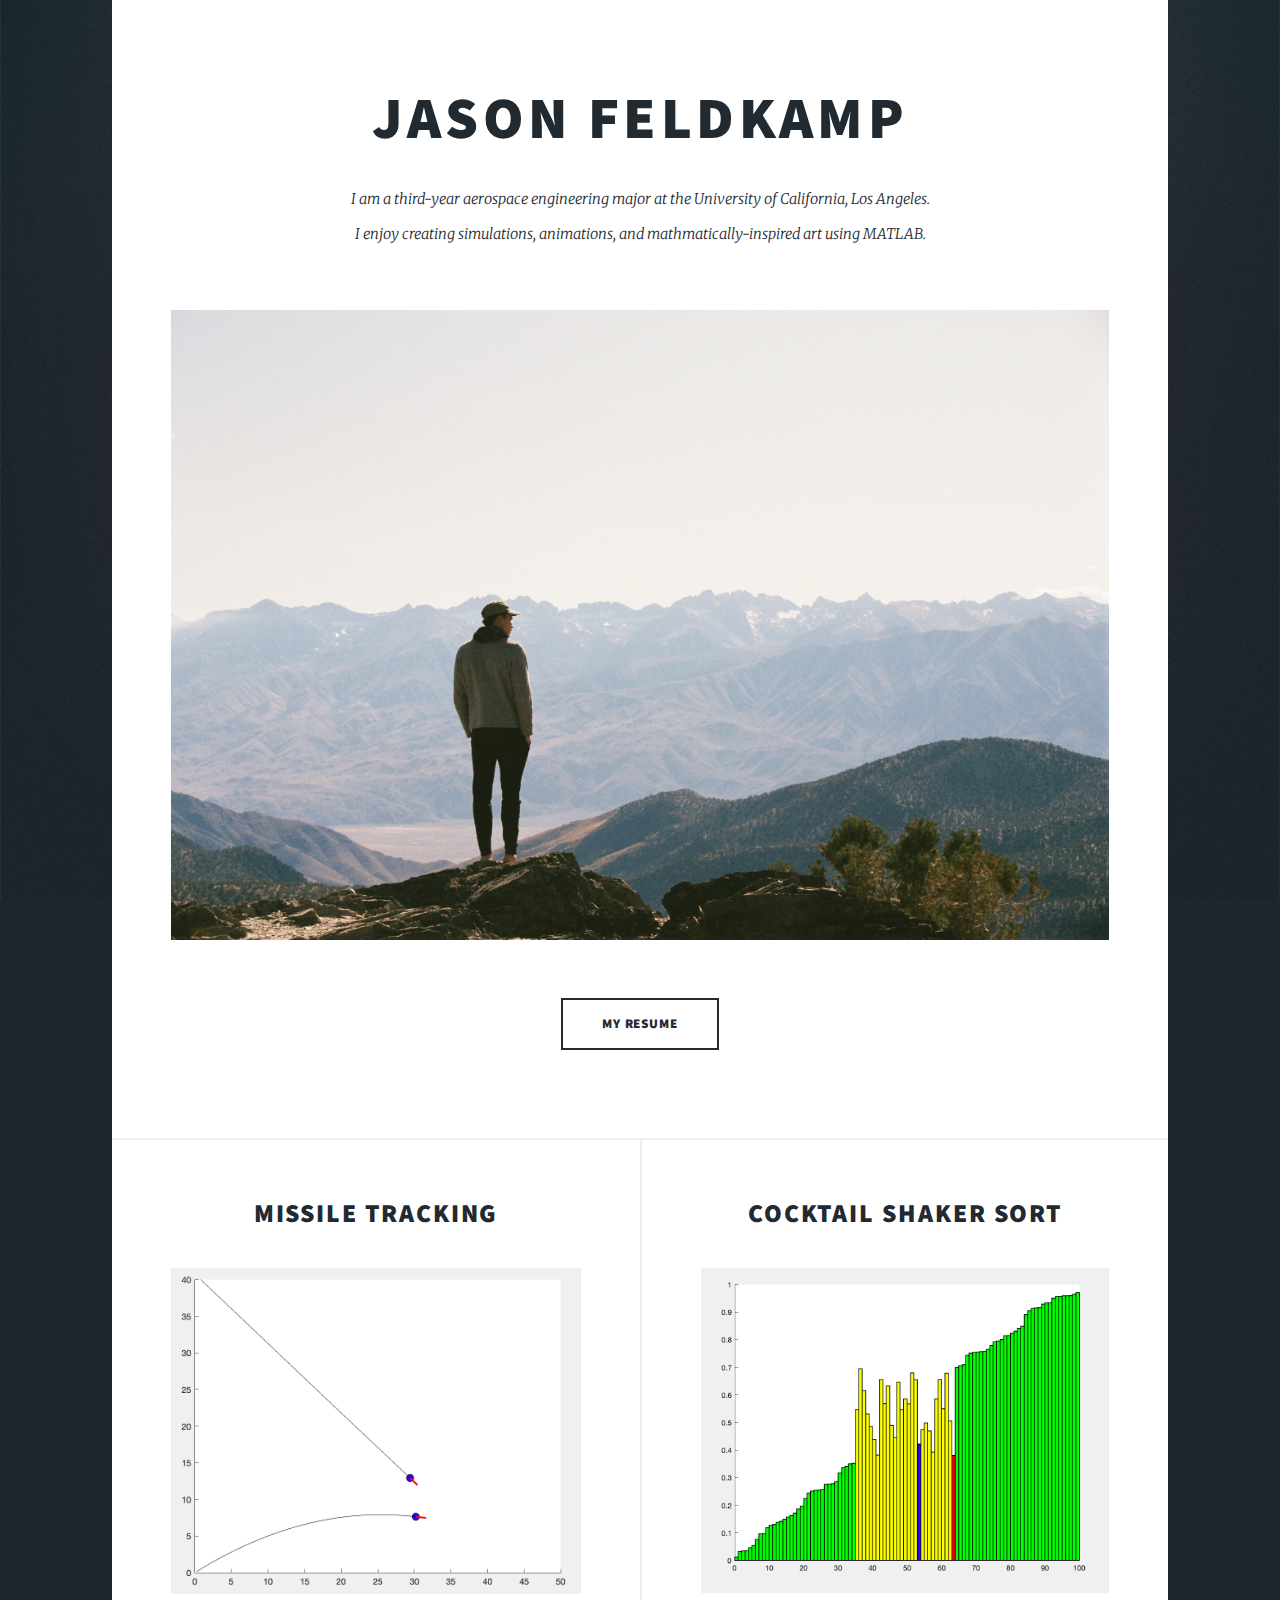
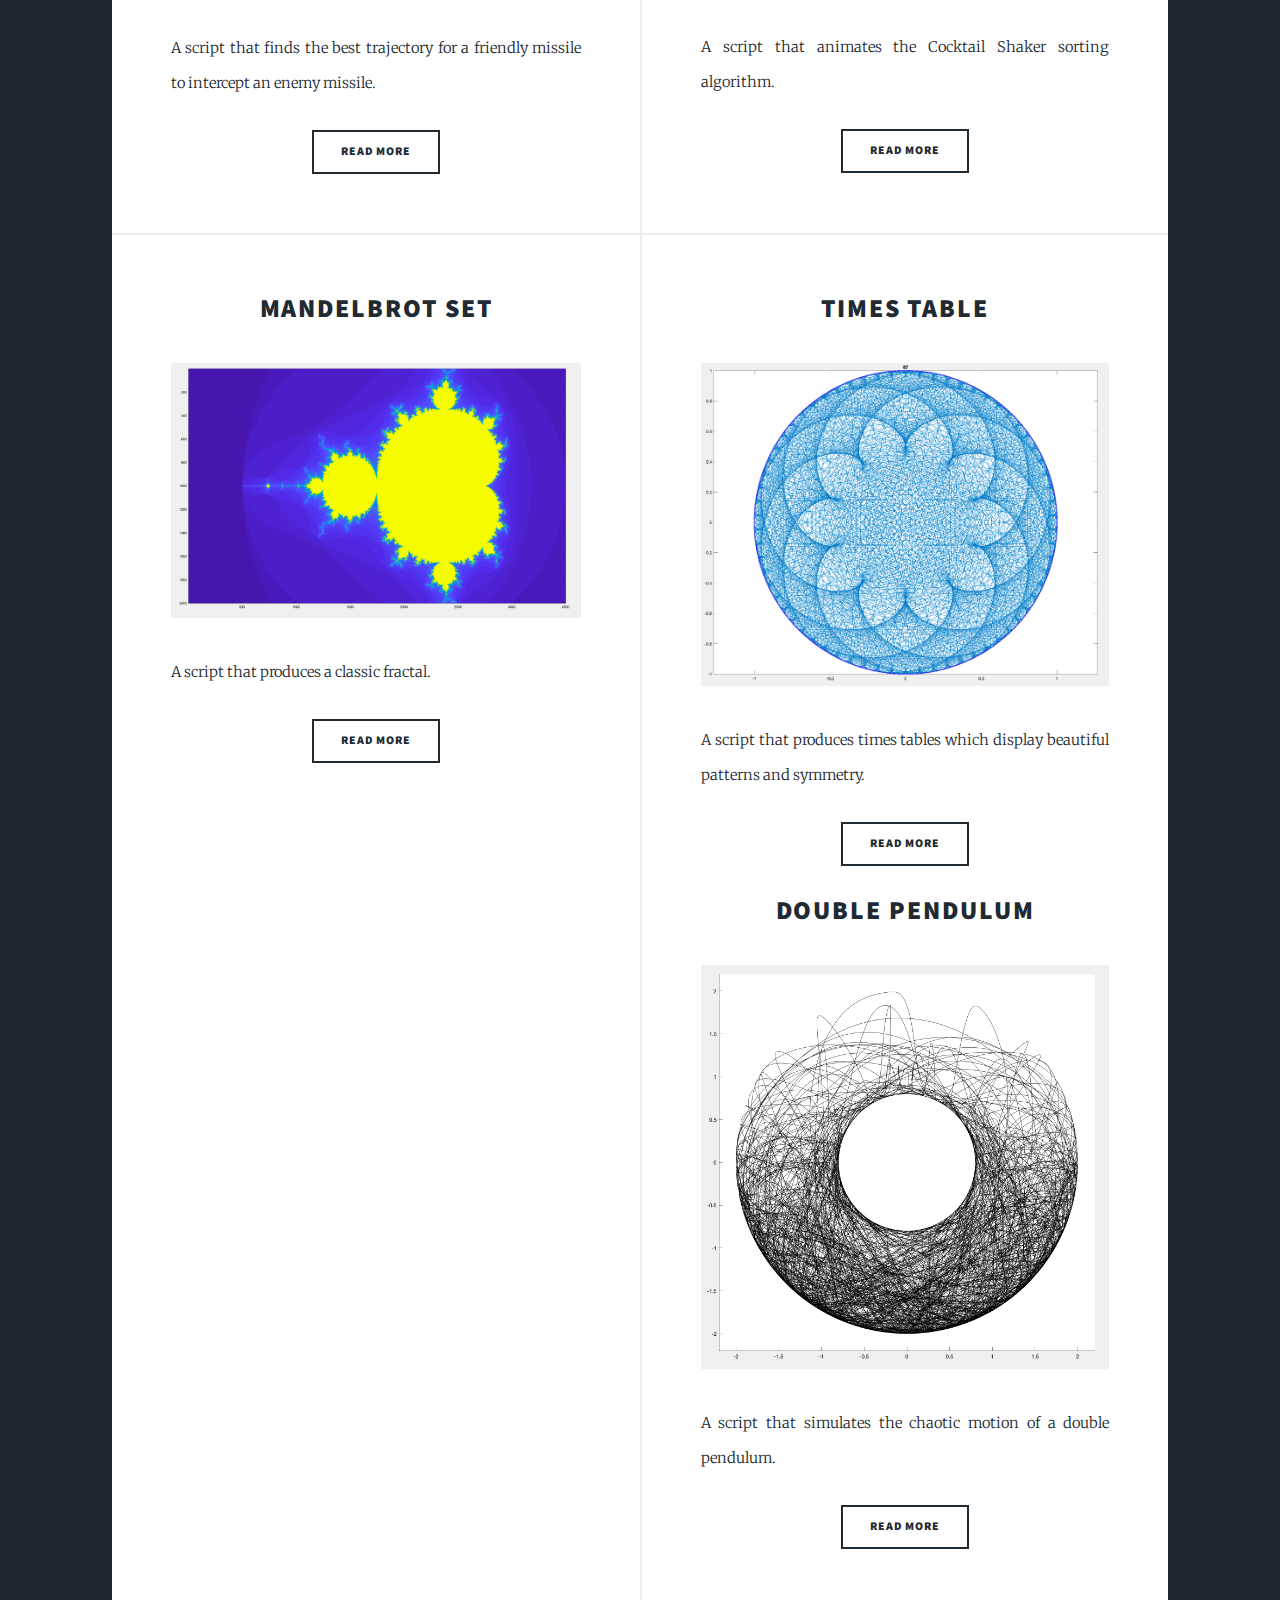
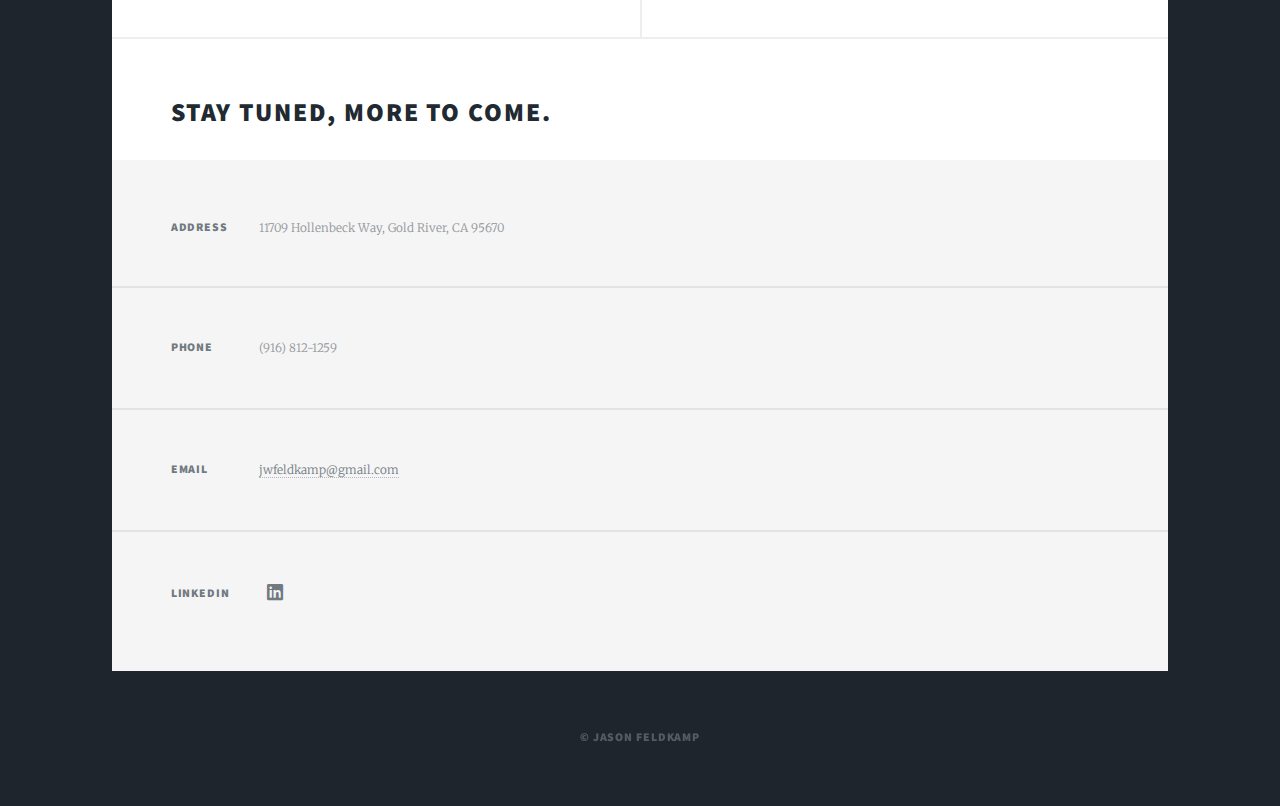
==== commit f9a2a6ed: "test2" ====
--- a/index.html
+++ b/index.html
@@ -1,9 +1,4 @@
 <!DOCTYPE HTML>
-<!--
-	Massively by HTML5 UP
-	html5up.net | @ajlkn
-	Free for personal and commercial use under the CCA 3.0 license (html5up.net/license)
--->
 <html>
 	<head>
 		<title>Jason's Portfolio</title>
@@ -17,35 +12,13 @@
 		<!-- Wrapper -->
 			<div id="wrapper" class="fade-in">
 
-				<!-- Intro -->
-					<div id="intro">
-						<h1>My Portfolio</h1>
-						<p>A showcase of my personal projects.</p>
-						<ul class="actions">
-							<li><a href="#header" class="button icon solid solo fa-arrow-down scrolly">Continue</a></li>
-						</ul>
-					</div>
-
-				<!-- Header -->
-
-
-				<!-- Nav -->
-					<nav id="nav">
-						<ul class="links">
-							<li class="active"><a href="index.html">My Portfolio</a></li>
-						</ul>
-						<ul class="icons">
-							<li><a href="https://www.linkedin.com/in/jason-feldkamp" class="icon brands fa-linkedin"><span class="label">LinkedIn</span></a></li>
-						</ul>
-					</nav>
-
 				<!-- Main -->
 					<div id="main">
 
 						<!-- Featured Post -->
 							<article class="post featured">
 								<header class="major">
-									<h2><a href="#">My name is Jason Feldkamp</a></h2>
+									<h2><a href="#">Jason Feldkamp</a></h2>
 									<p>I am a third-year aerospace engineering major at the University of California, Los Angeles.<br> I enjoy creating simulations, animations, and mathmatically-inspired art using MATLAB.</p>
 								</header>
 								<a href="#" class="image main"><img src="images/IMG_0078.JPG" alt="" /></a>
@@ -68,6 +41,40 @@
 									</ul>
 								</article>
 								<article>
+										<header>
+											<h2><a href="cocktail.html">Cocktail Shaker Sort<br />
+											</a></h2>
+										</header>
+										<a href="cocktail.html" class="image fit"><img src="images/cocktail.jpg" alt="" /></a>
+										<p>A script that animates the Cocktail Shaker sorting algorithm.</p>
+										<ul class="actions special">
+											<li><a href="cocktail.html" class="button">Read More</a></li>
+										</ul>
+								</article>
+								<article>
+										<header>
+											<h2><a href="mandelbrot.html">Mandelbrot Set<br />
+											</a></h2>
+										</header>
+										<a href="mandelbrot.html" class="image fit"><img src="images/mandelbrot.jpg" alt="" /></a>
+										<p>A script that produces a classic fractal.</p>
+										<ul class="actions special">
+											<li><a href="mandelbrot.html" class="button">Read More</a></li>
+										</ul>
+									</article>
+								<article>
+								<article>
+									<header>
+										<h2><a href="timestable.html">Times Table<br />
+										</a></h2>
+									</header>
+									<a href="timestable.html" class="image fit"><img src="images/7.jpg" alt="" /></a>
+									<p>A script that produces times tables which display beautiful patterns and symmetry.</p>
+									<ul class="actions special">
+										<li><a href="timestable.html" class="button">Read More</a></li>
+									</ul>
+								</article>
+								<article>
 									<header>
 										<h2><a href="pendulum.html">Double Pendulum<br />
 										</a></h2>
@@ -79,7 +86,7 @@
 									</ul>
 								</article>
 							</section>
-
+							<h2>Stay tuned, more to come.</h2>
 						<!-- Footer -->
 
 					</div>
@@ -98,6 +105,12 @@
 							<section>
 								<h3>Email</h3>
 								<p><a href="mailto:jwfeldkamp@gmail.com">jwfeldkamp@gmail.com</a></p>
+							</section>
+							<section>
+								<h3>LinkedIn</h3>
+								<p><ul class="icons">
+									<li><a href="https://www.linkedin.com/in/jason-feldkamp" class="icon brands fa-linkedin"><span class="label">LinkedIn</span></a></li>
+								</ul></p>
 							</section>
 						</section>
 					</footer>
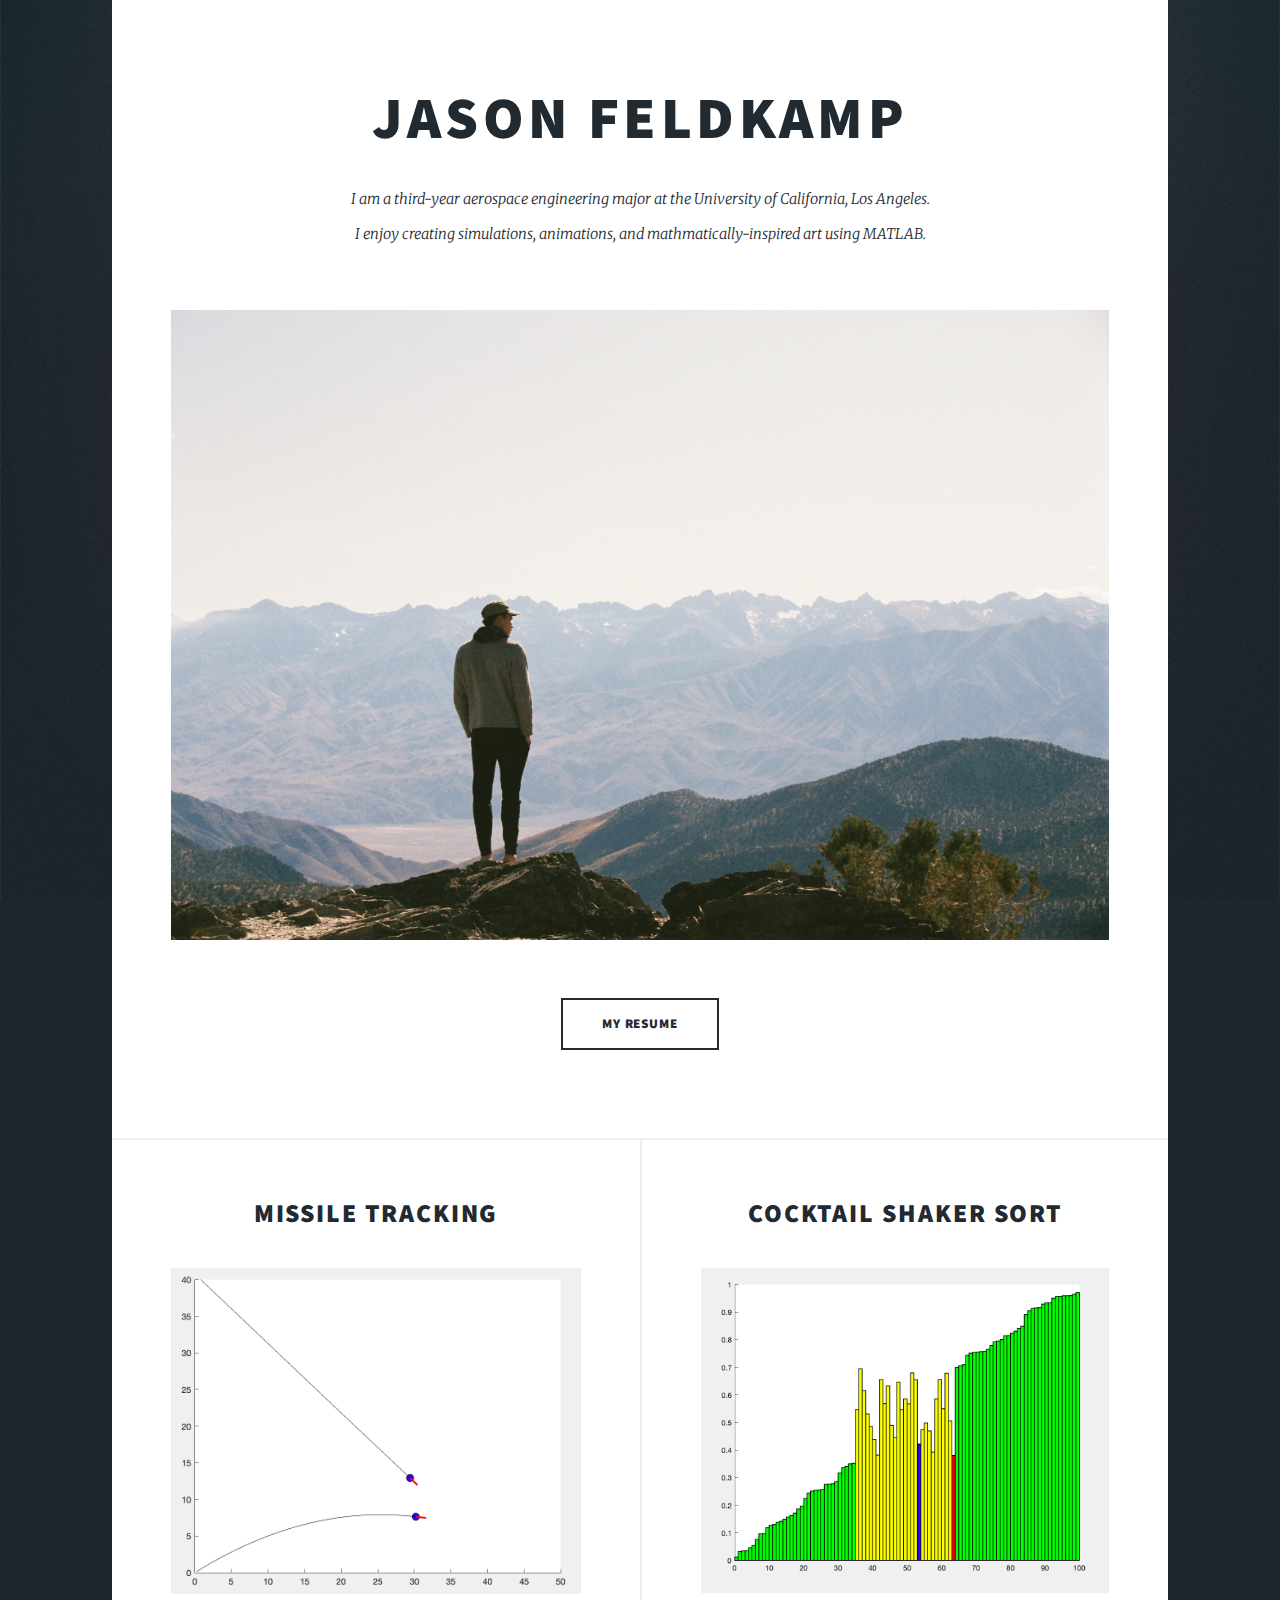
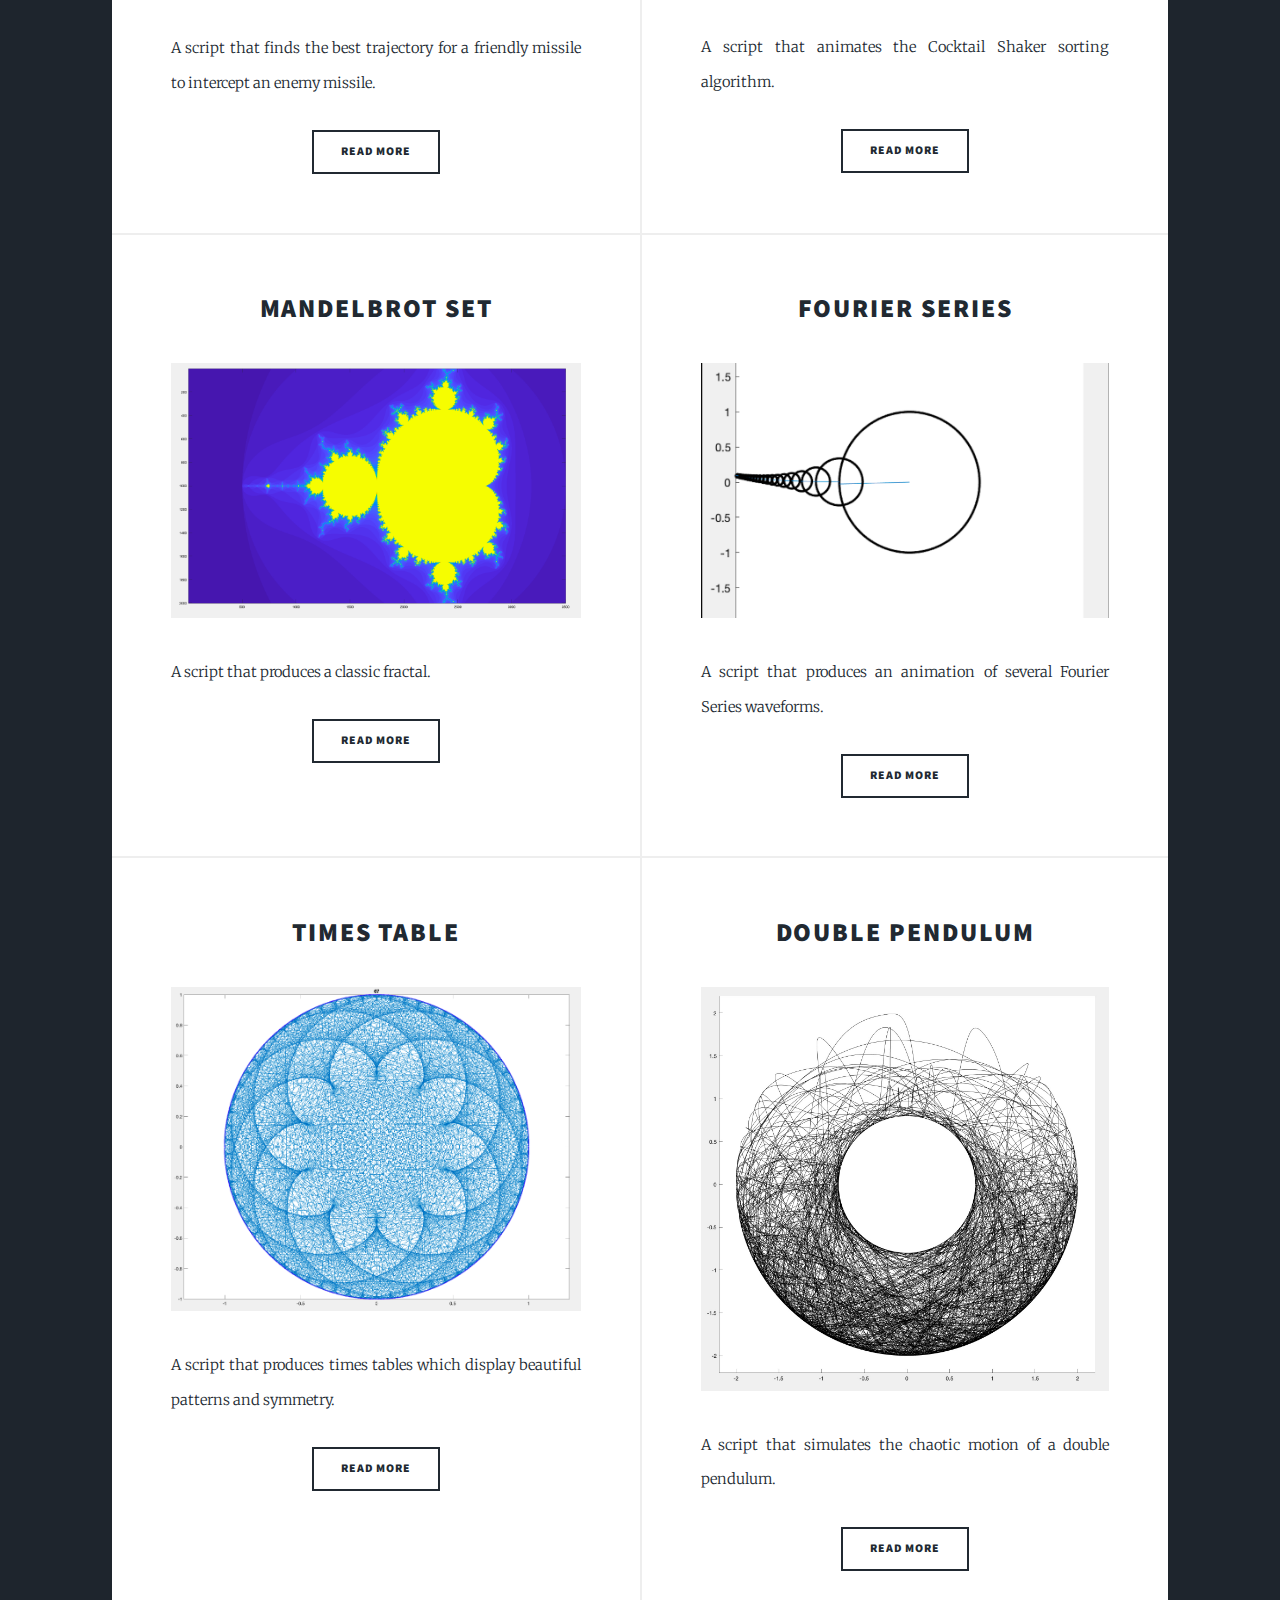
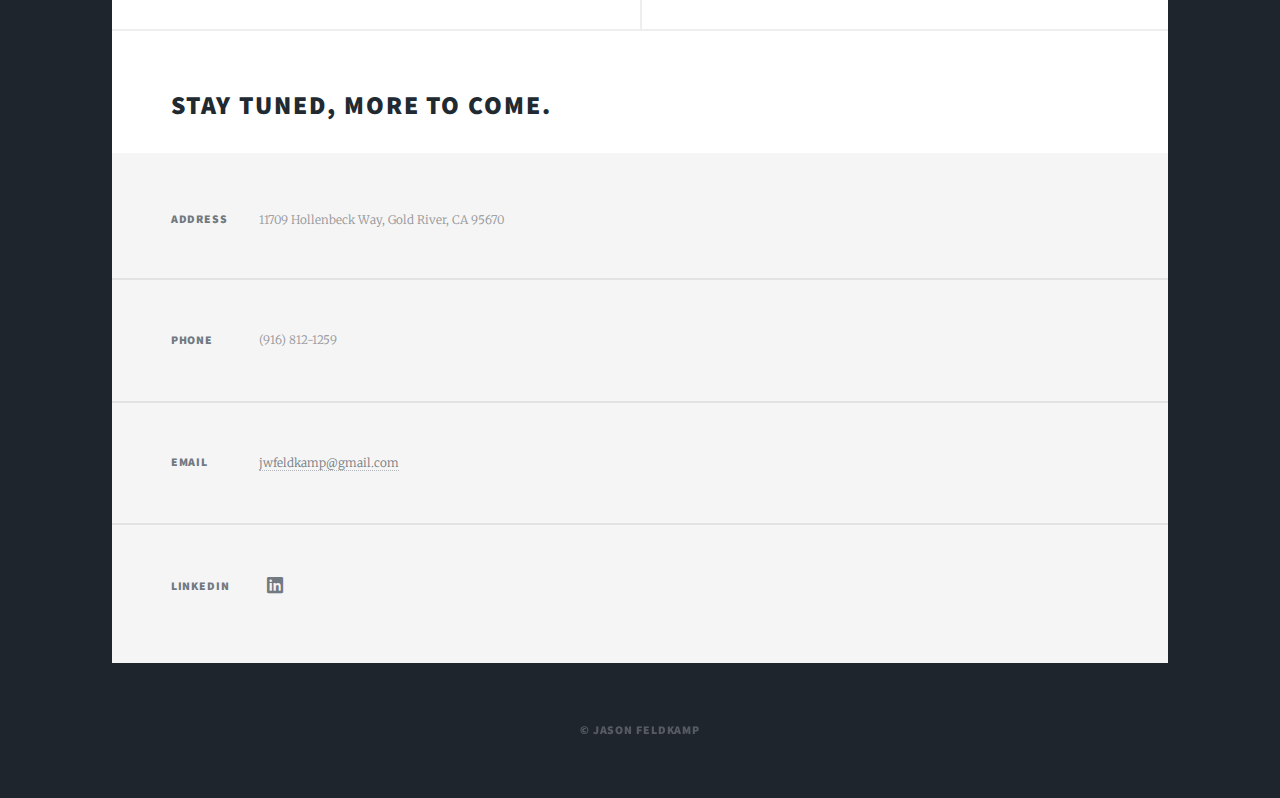
==== commit 772a221d: "test2" ====
--- a/index.html
+++ b/index.html
@@ -61,8 +61,18 @@
 										<ul class="actions special">
 											<li><a href="mandelbrot.html" class="button">Read More</a></li>
 										</ul>
-									</article>
+								</article>
 								<article>
+										<header>
+											<h2><a href="fourier.html">Fourier Series<br />
+											</a></h2>
+										</header>
+										<a href="fourier.html" class="image fit"><img src="images/fourier.jpg" alt="" /></a>
+										<p>A script that produces an animation of several Fourier Series waveforms.</p>
+										<ul class="actions special">
+											<li><a href="fourier.html" class="button">Read More</a></li>
+										</ul>
+								</article>
 								<article>
 									<header>
 										<h2><a href="timestable.html">Times Table<br />
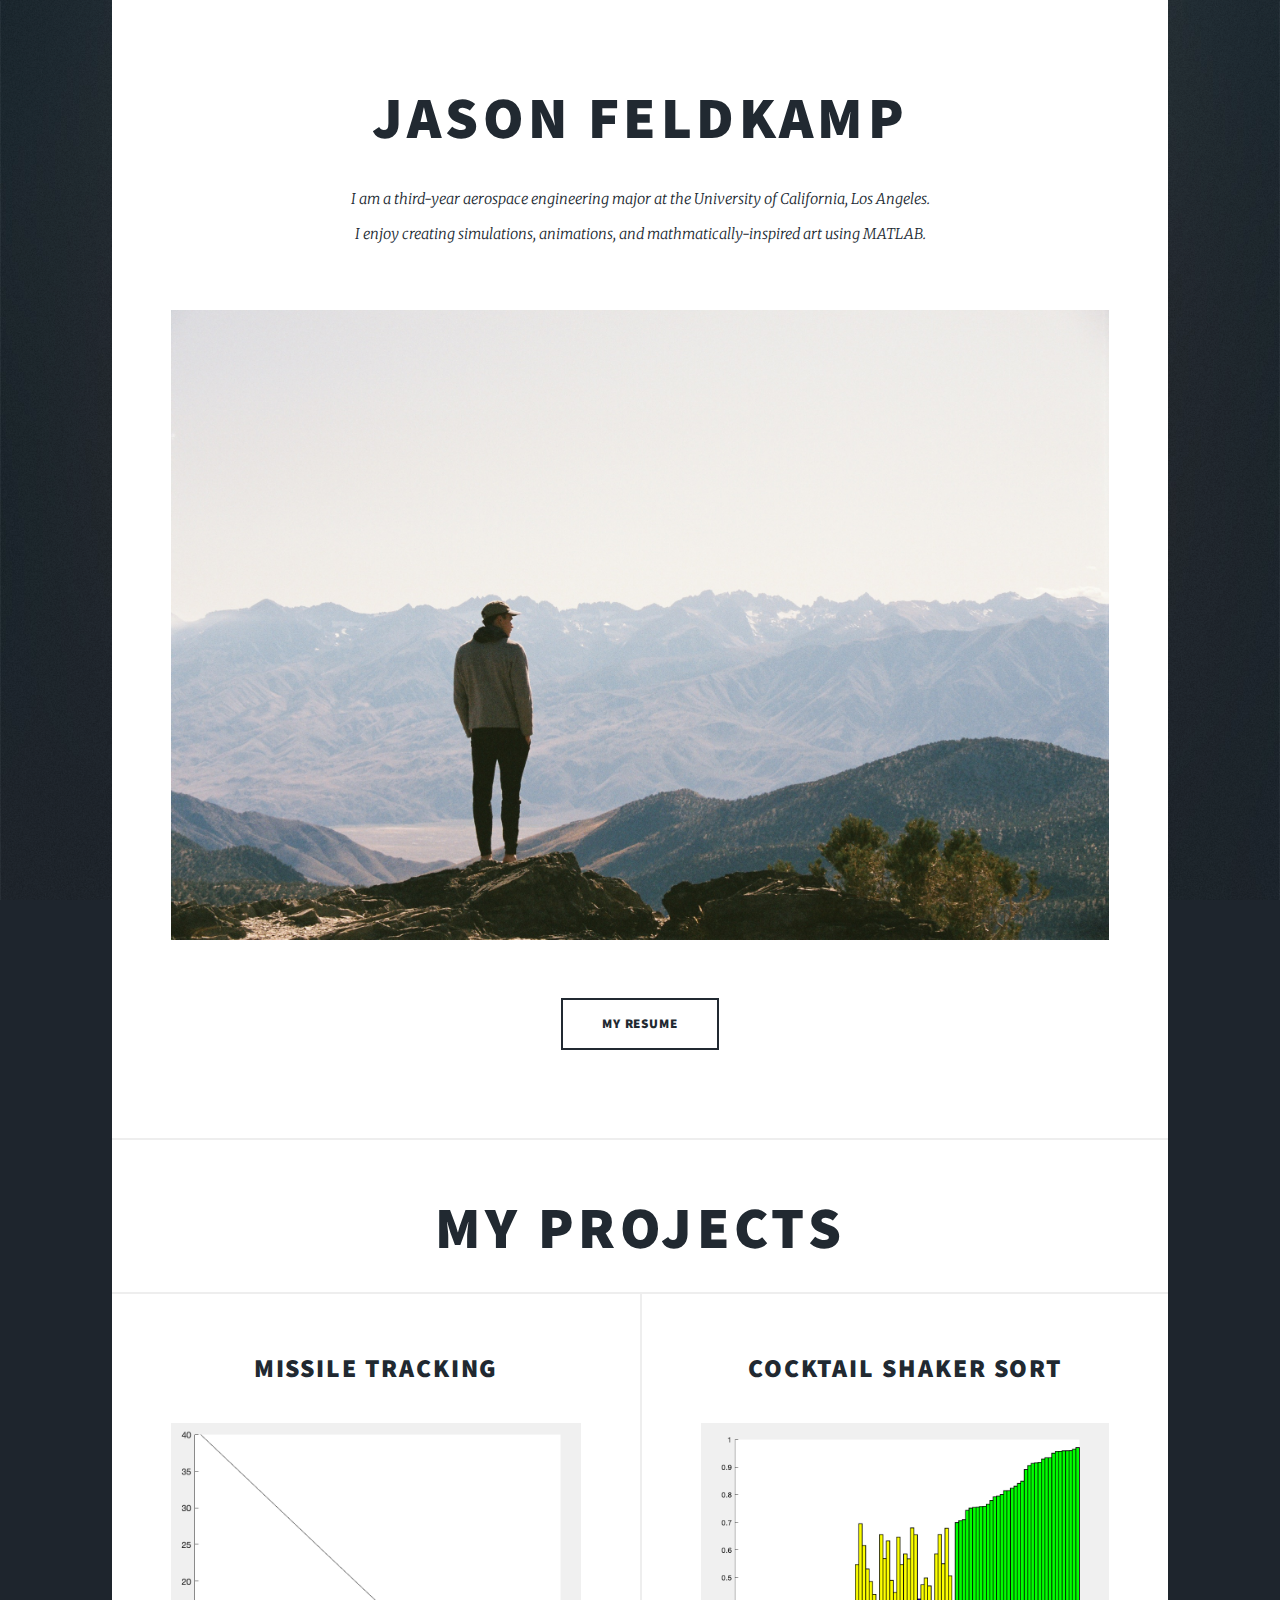
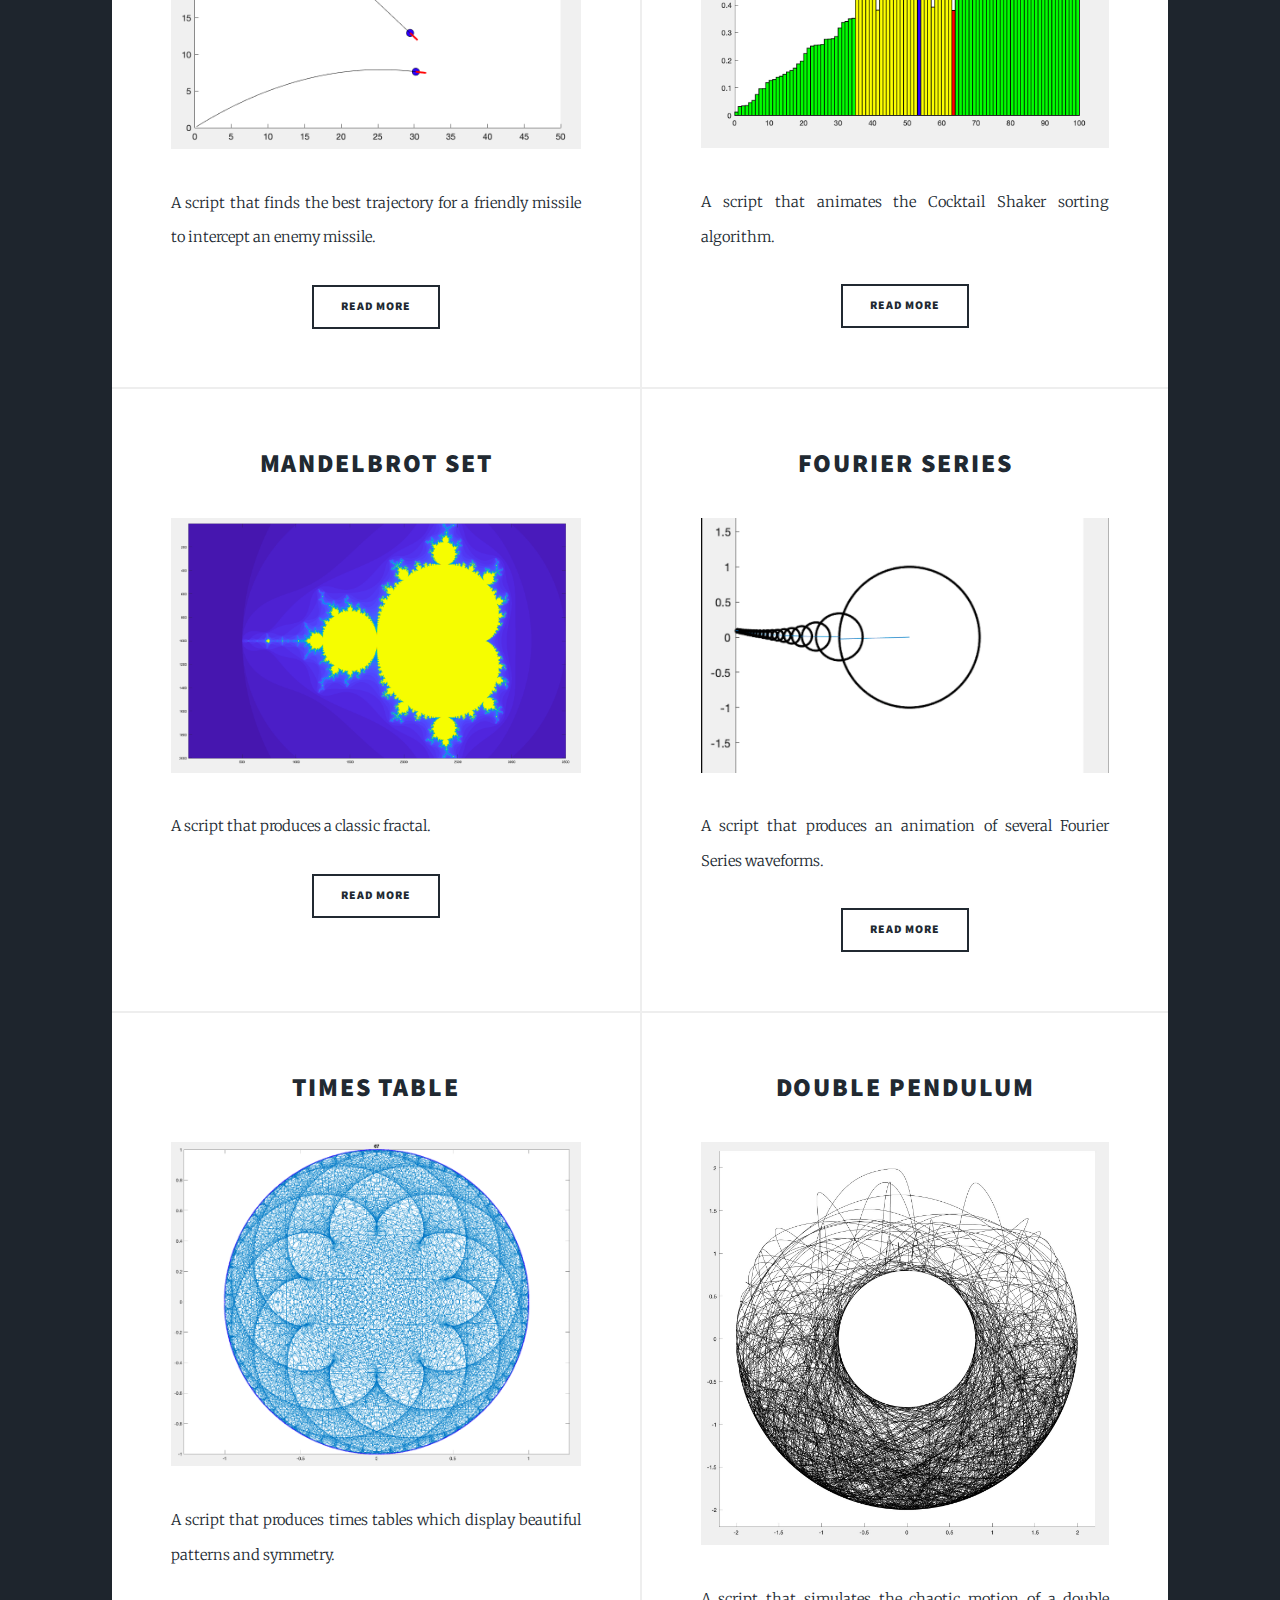
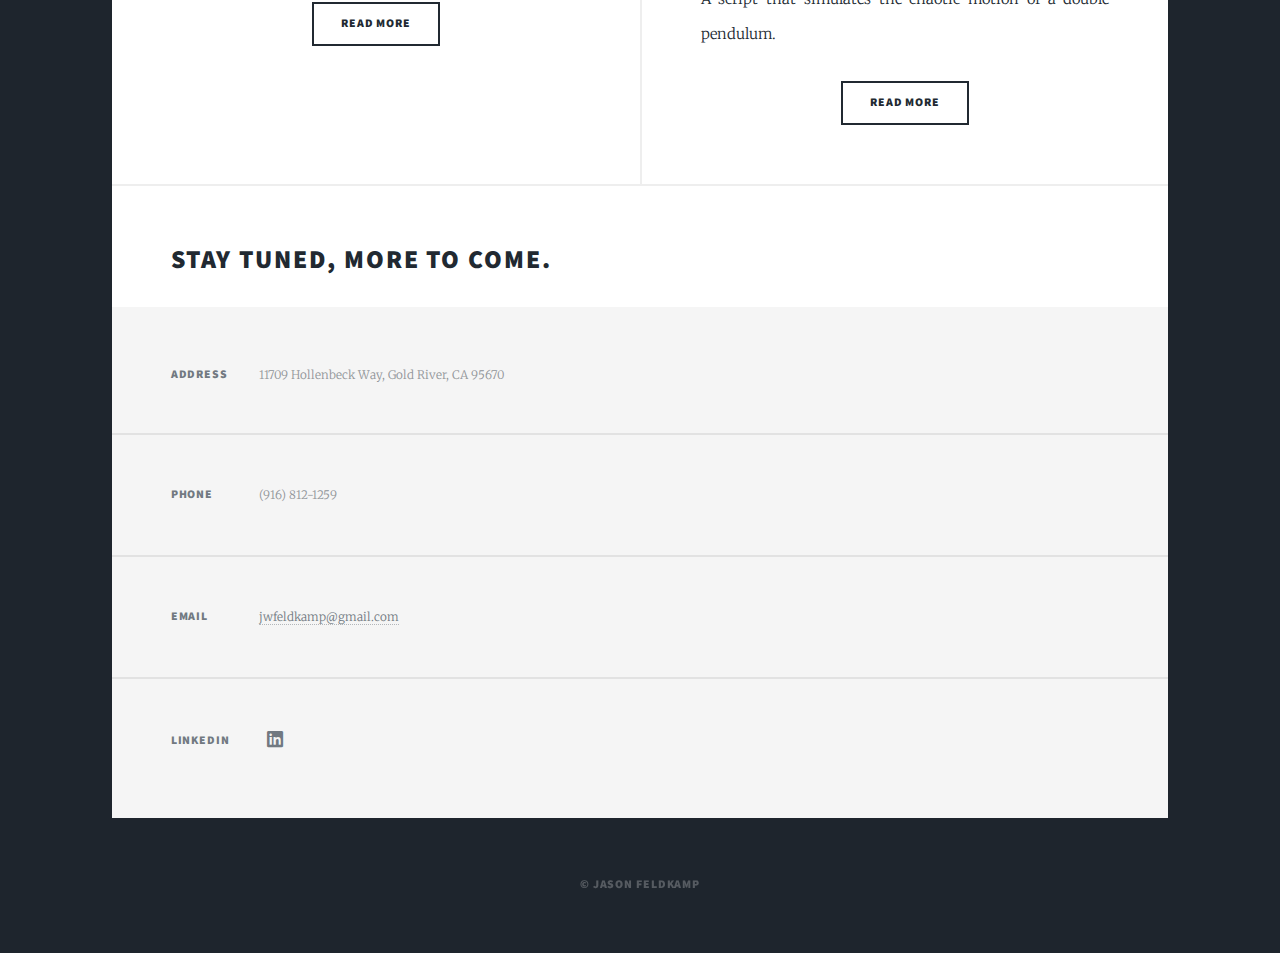
==== commit b15bf009: "done for the night" ====
--- a/index.html
+++ b/index.html
@@ -28,6 +28,7 @@
 							</article>
 
 						<!-- Posts -->
+						<h1 class = "center">My Projects</h1>
 							<section class="posts">
 								<article>
 									<header>
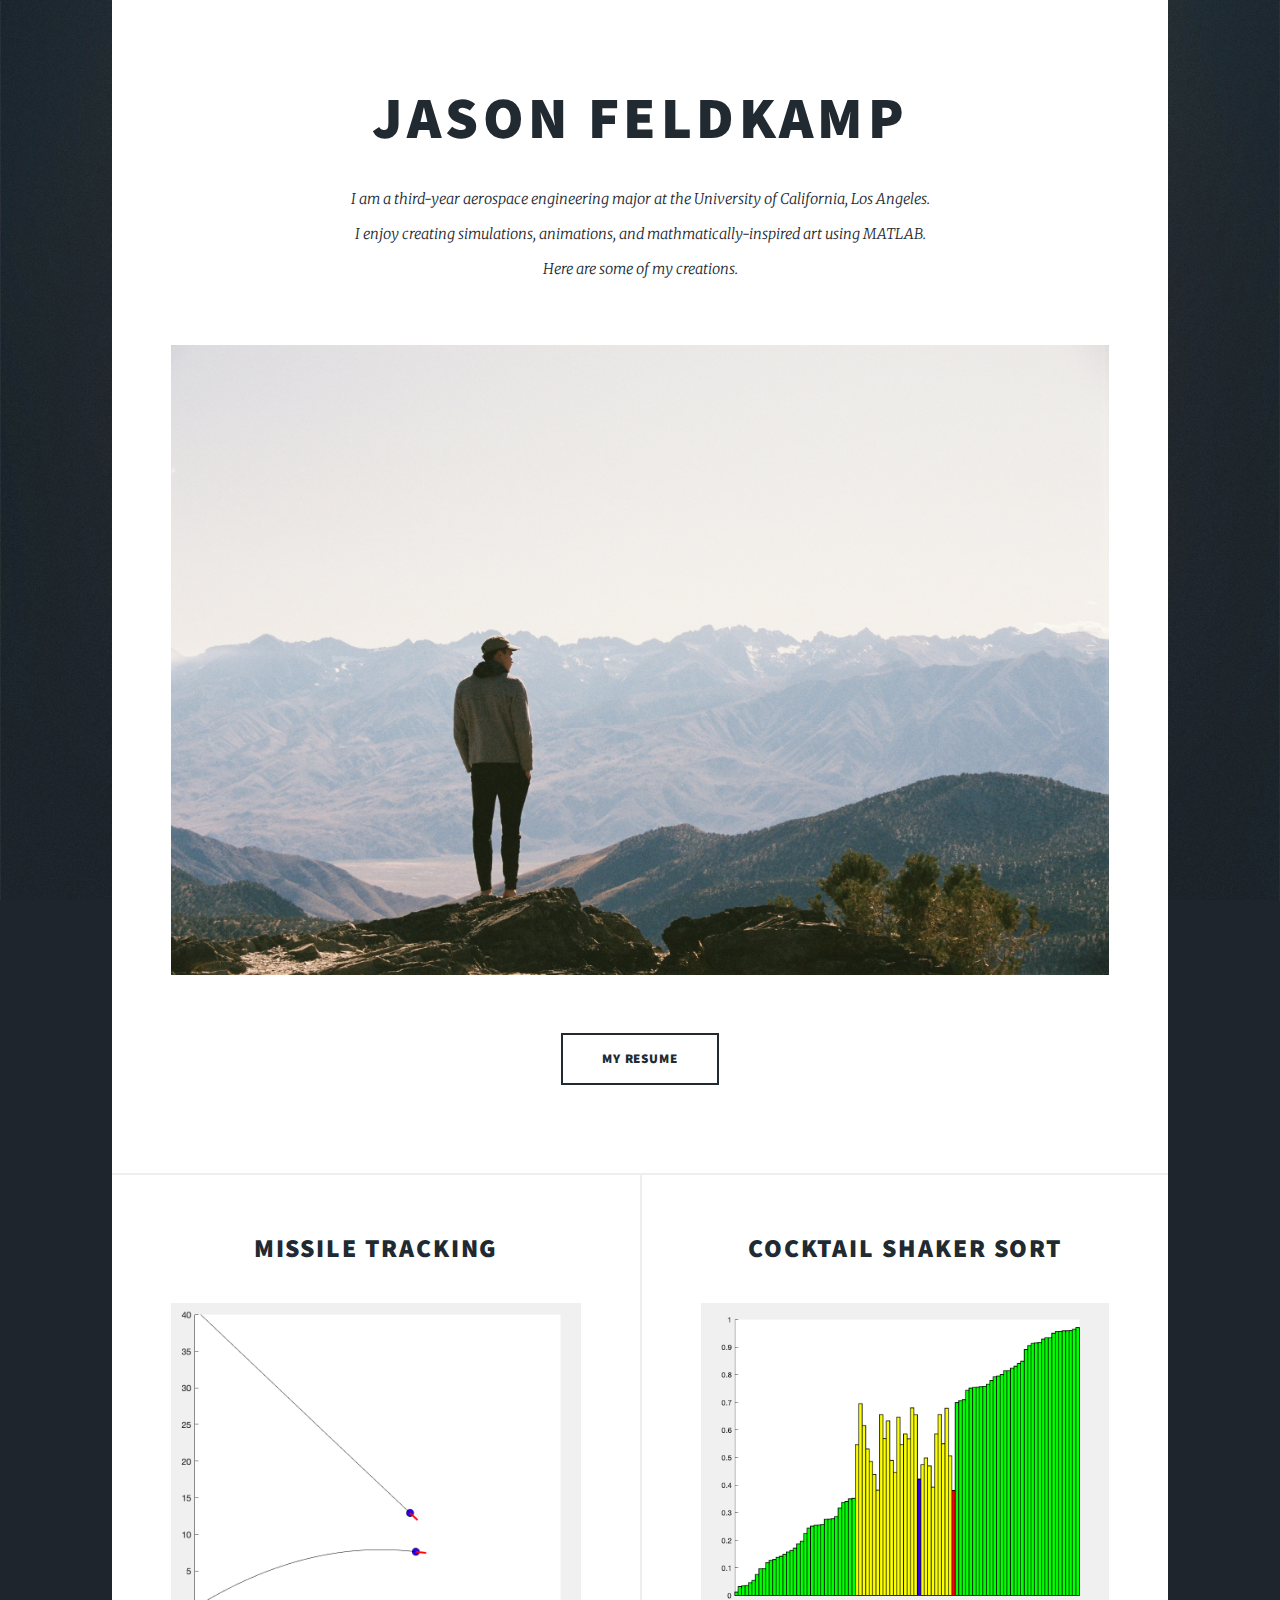
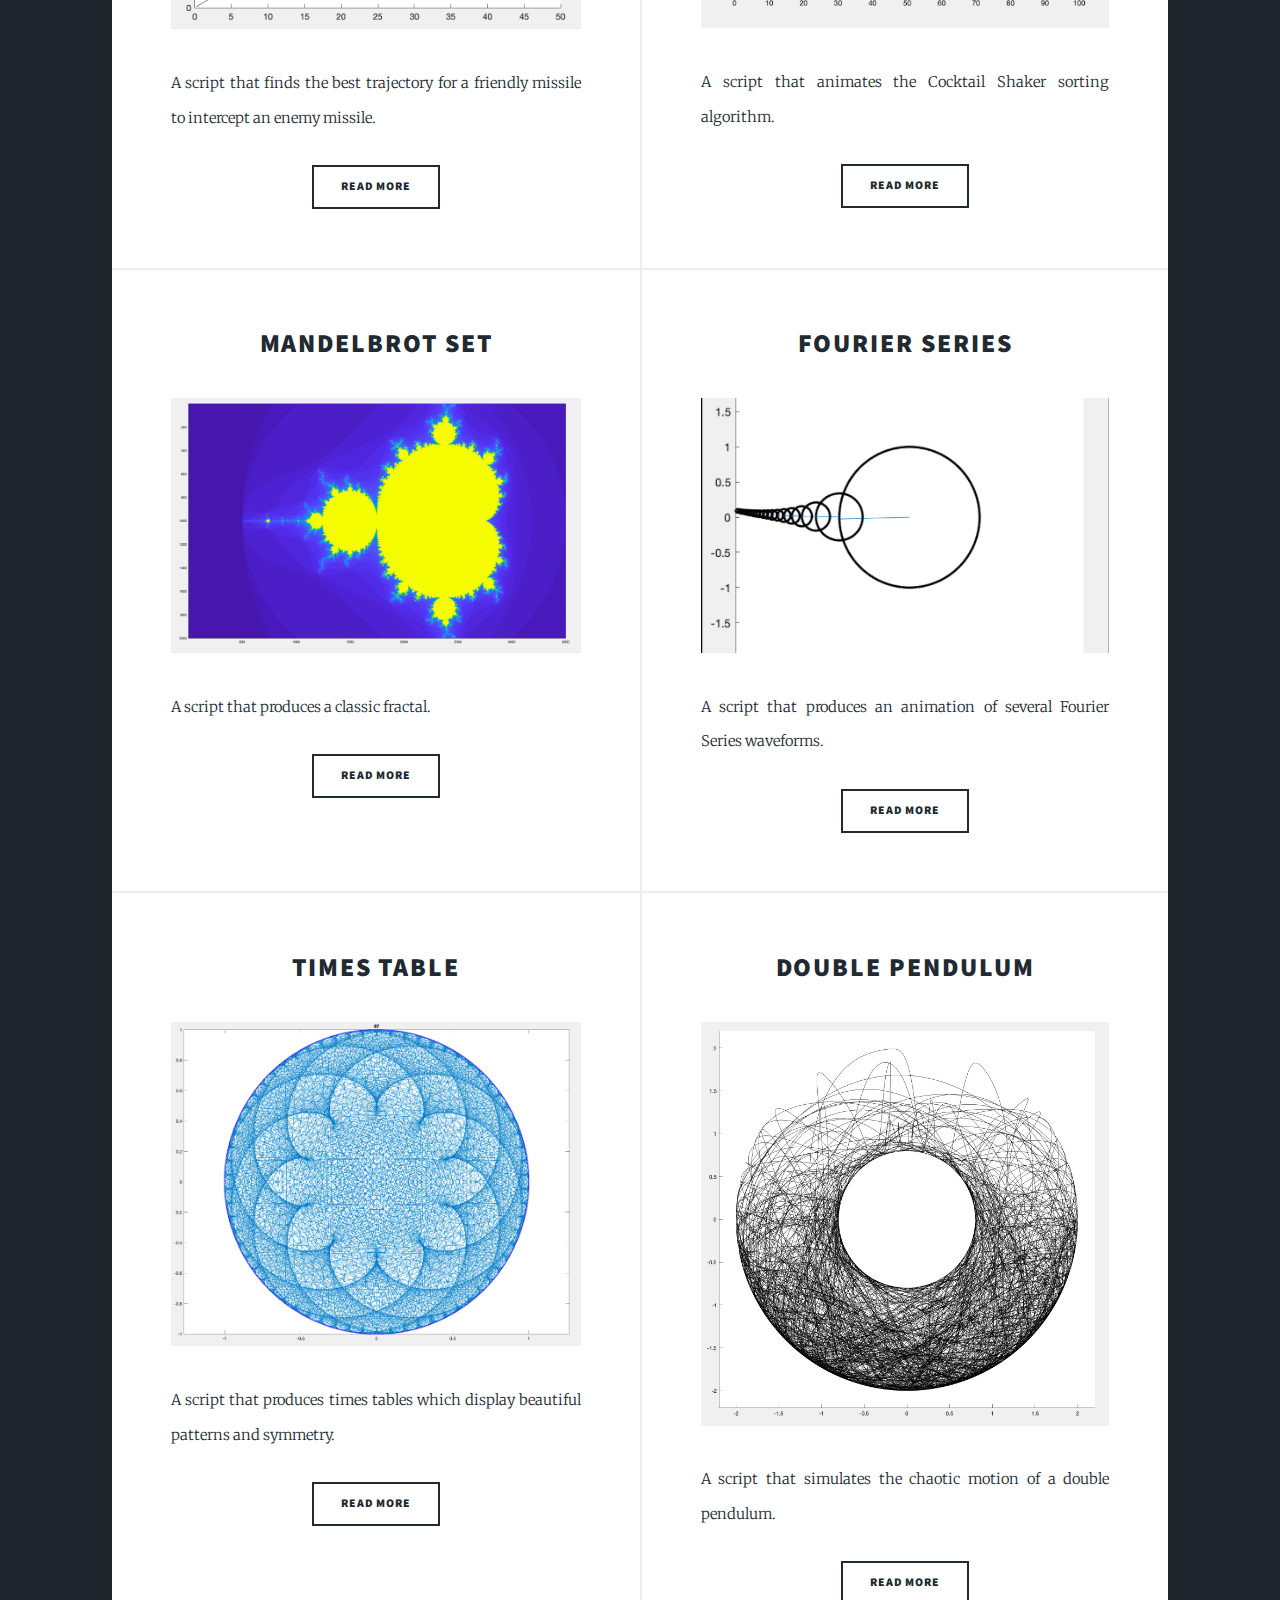
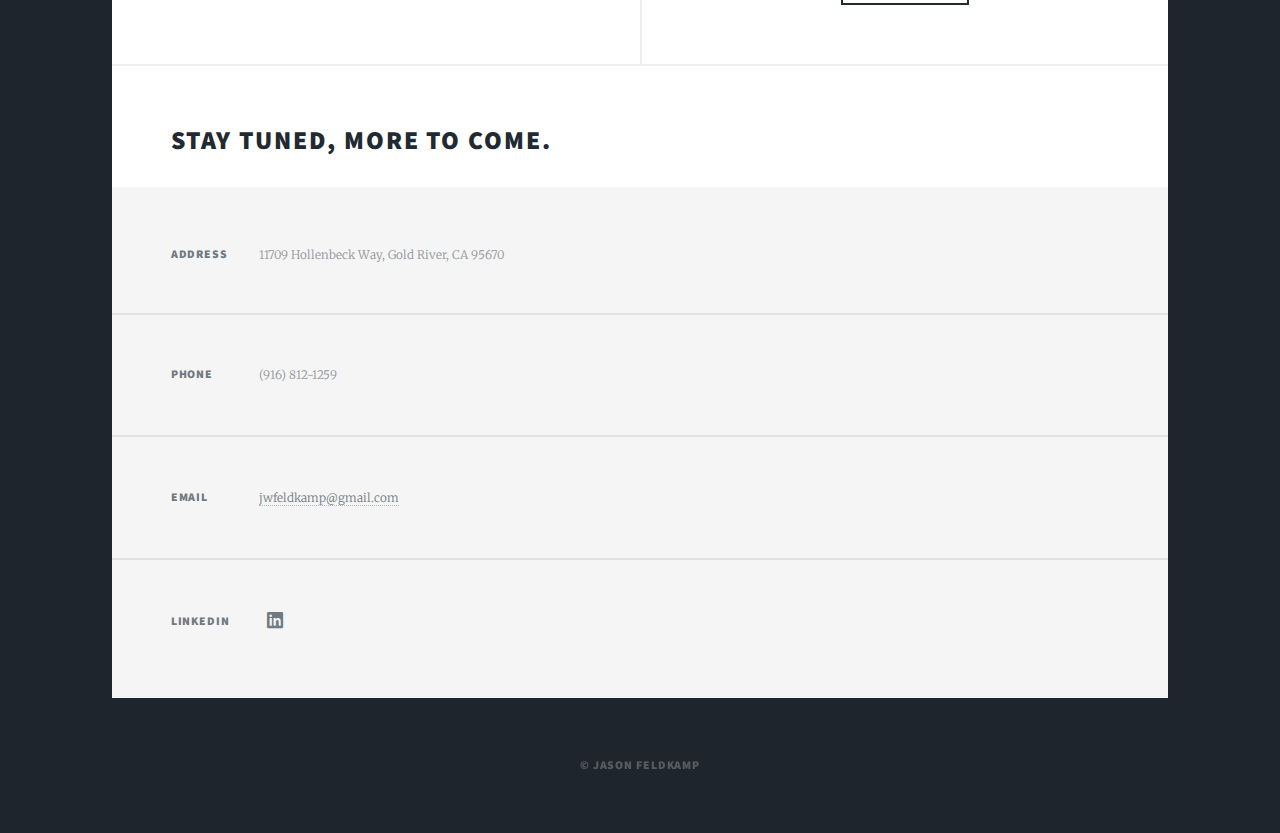
==== commit e4abe5d7: "next day" ====
--- a/index.html
+++ b/index.html
@@ -19,7 +19,7 @@
 							<article class="post featured">
 								<header class="major">
 									<h2><a href="#">Jason Feldkamp</a></h2>
-									<p>I am a third-year aerospace engineering major at the University of California, Los Angeles.<br> I enjoy creating simulations, animations, and mathmatically-inspired art using MATLAB.</p>
+									<p>I am a third-year aerospace engineering major at the University of California, Los Angeles.<br> I enjoy creating simulations, animations, and mathmatically-inspired art using MATLAB.<br> Here are some of my creations.</p>
 								</header>
 								<a href="#" class="image main"><img src="images/IMG_0078.JPG" alt="" /></a>
 								<ul class="actions special">
@@ -28,7 +28,6 @@
 							</article>
 
 						<!-- Posts -->
-						<h1 class = "center">My Projects</h1>
 							<section class="posts">
 								<article>
 									<header>
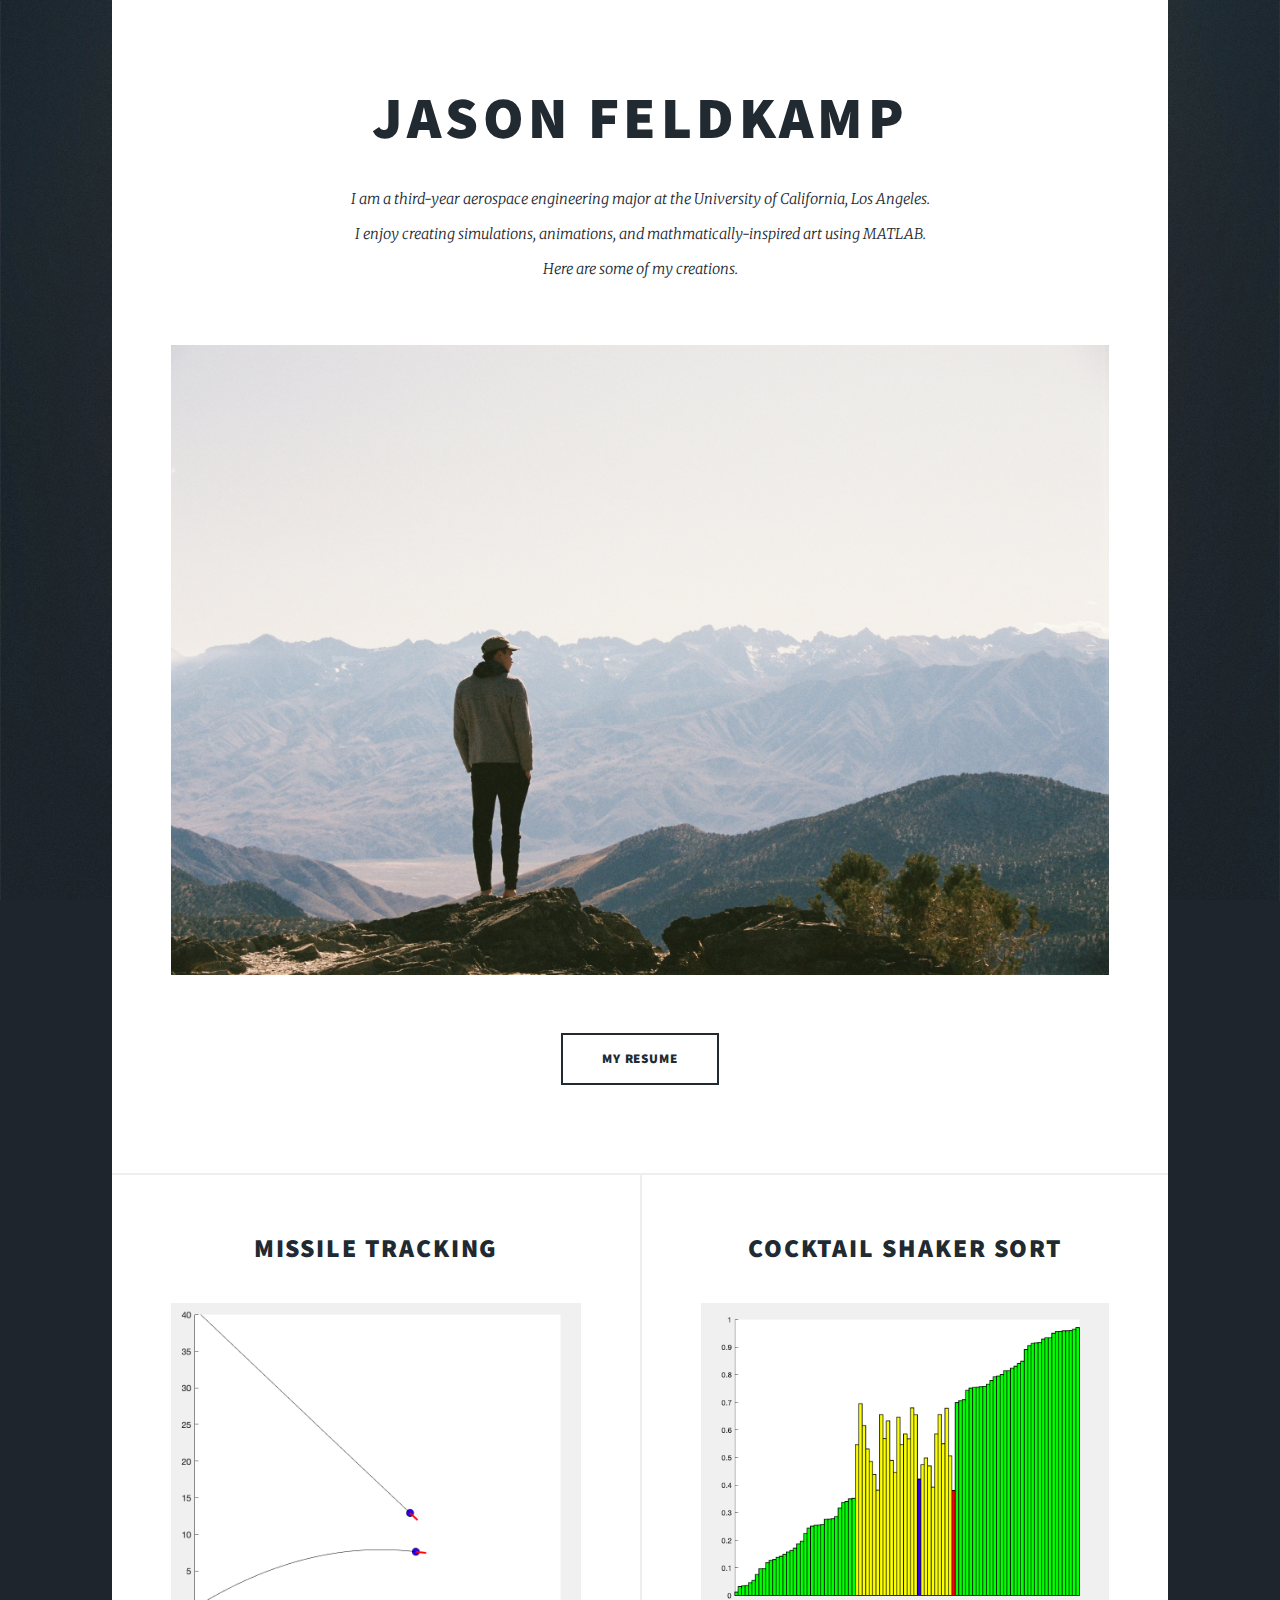
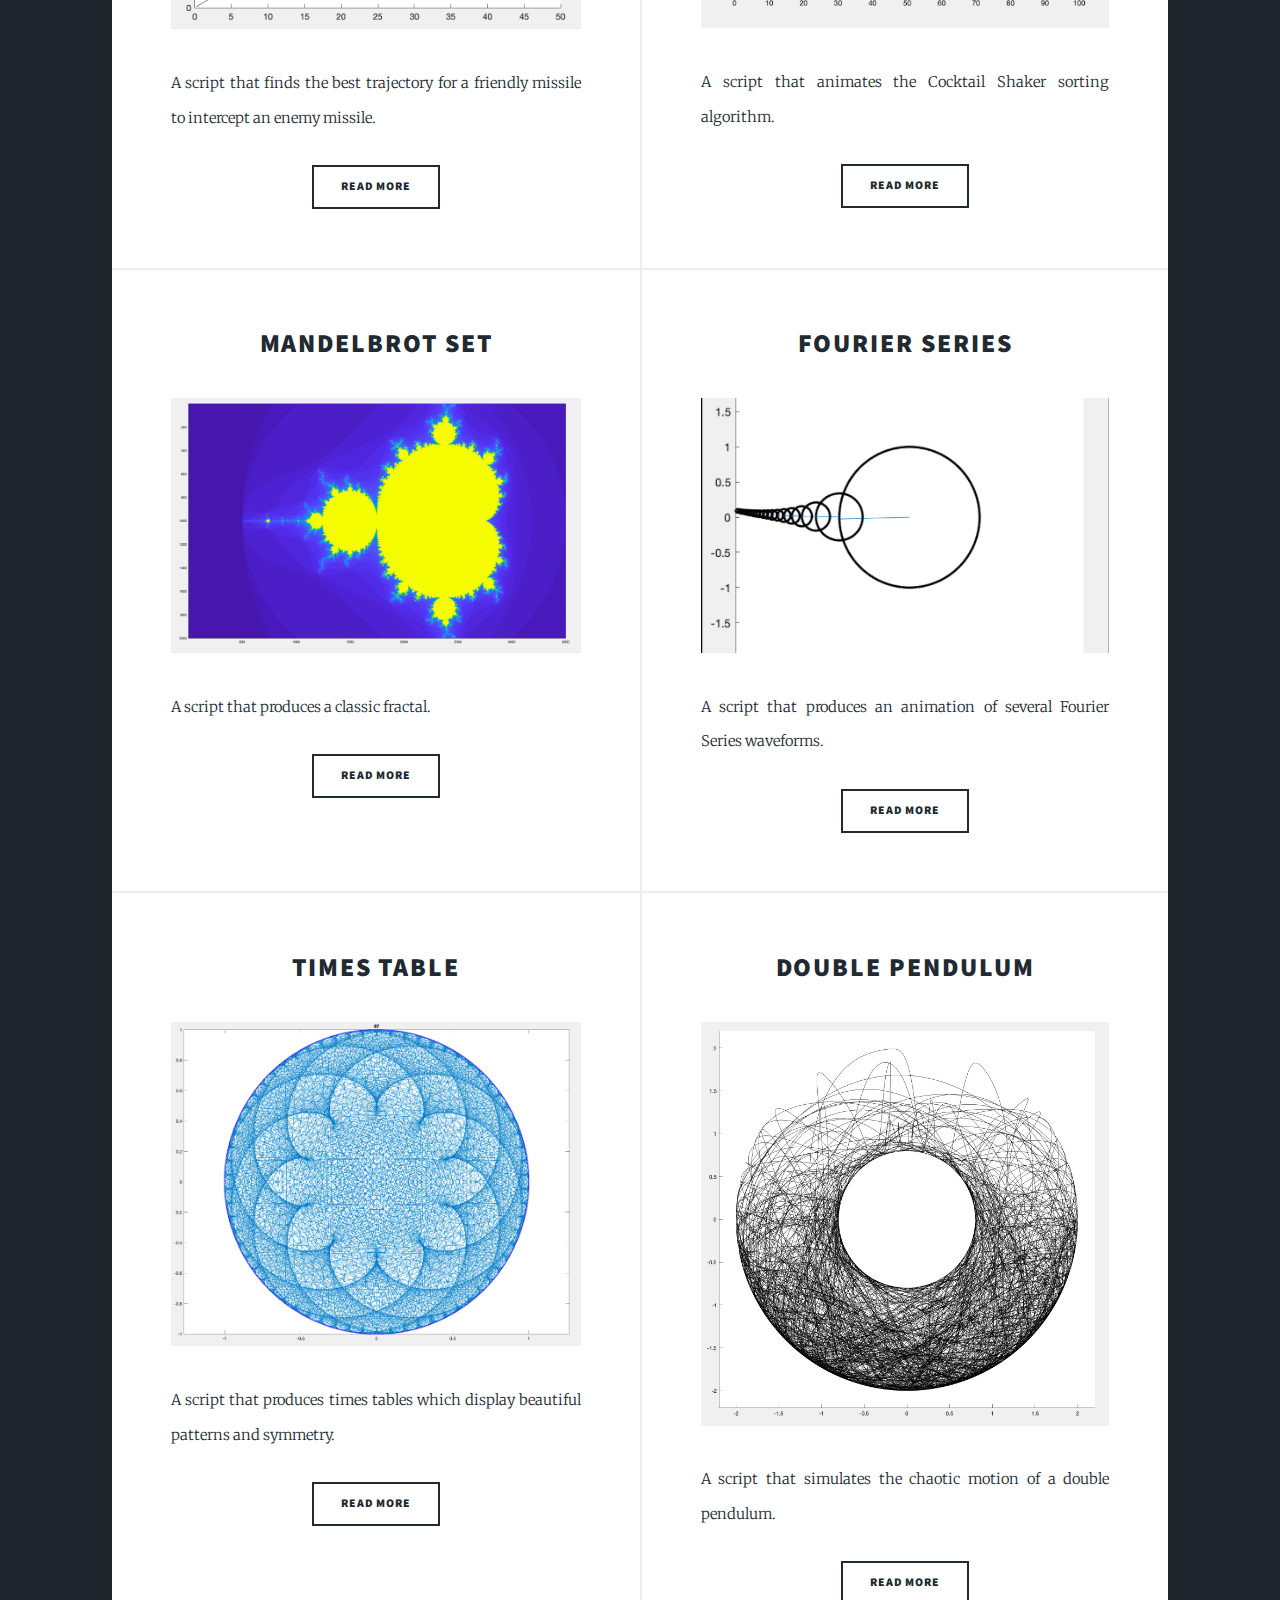
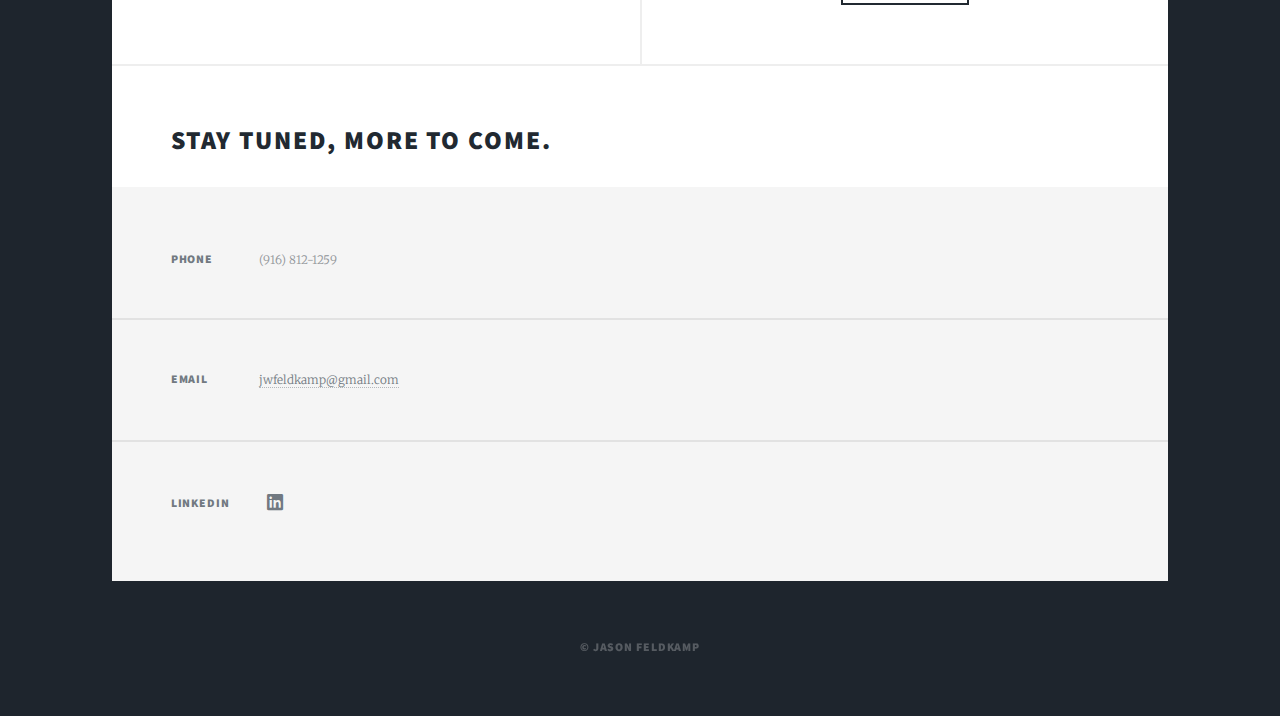
==== commit d20c0181: "fixed address" ====
--- a/index.html
+++ b/index.html
@@ -104,10 +104,6 @@
 				<!-- Footer -->
 					<footer id="footer">
 						<section class="split contact">
-							<section class="alt">
-								<h3>Address</h3>
-								<p>11709 Hollenbeck Way, Gold River, CA 95670</p>
-							</section>
 							<section>
 								<h3>Phone</h3>
 								<p><href="#">(916) 812-1259</a></p>
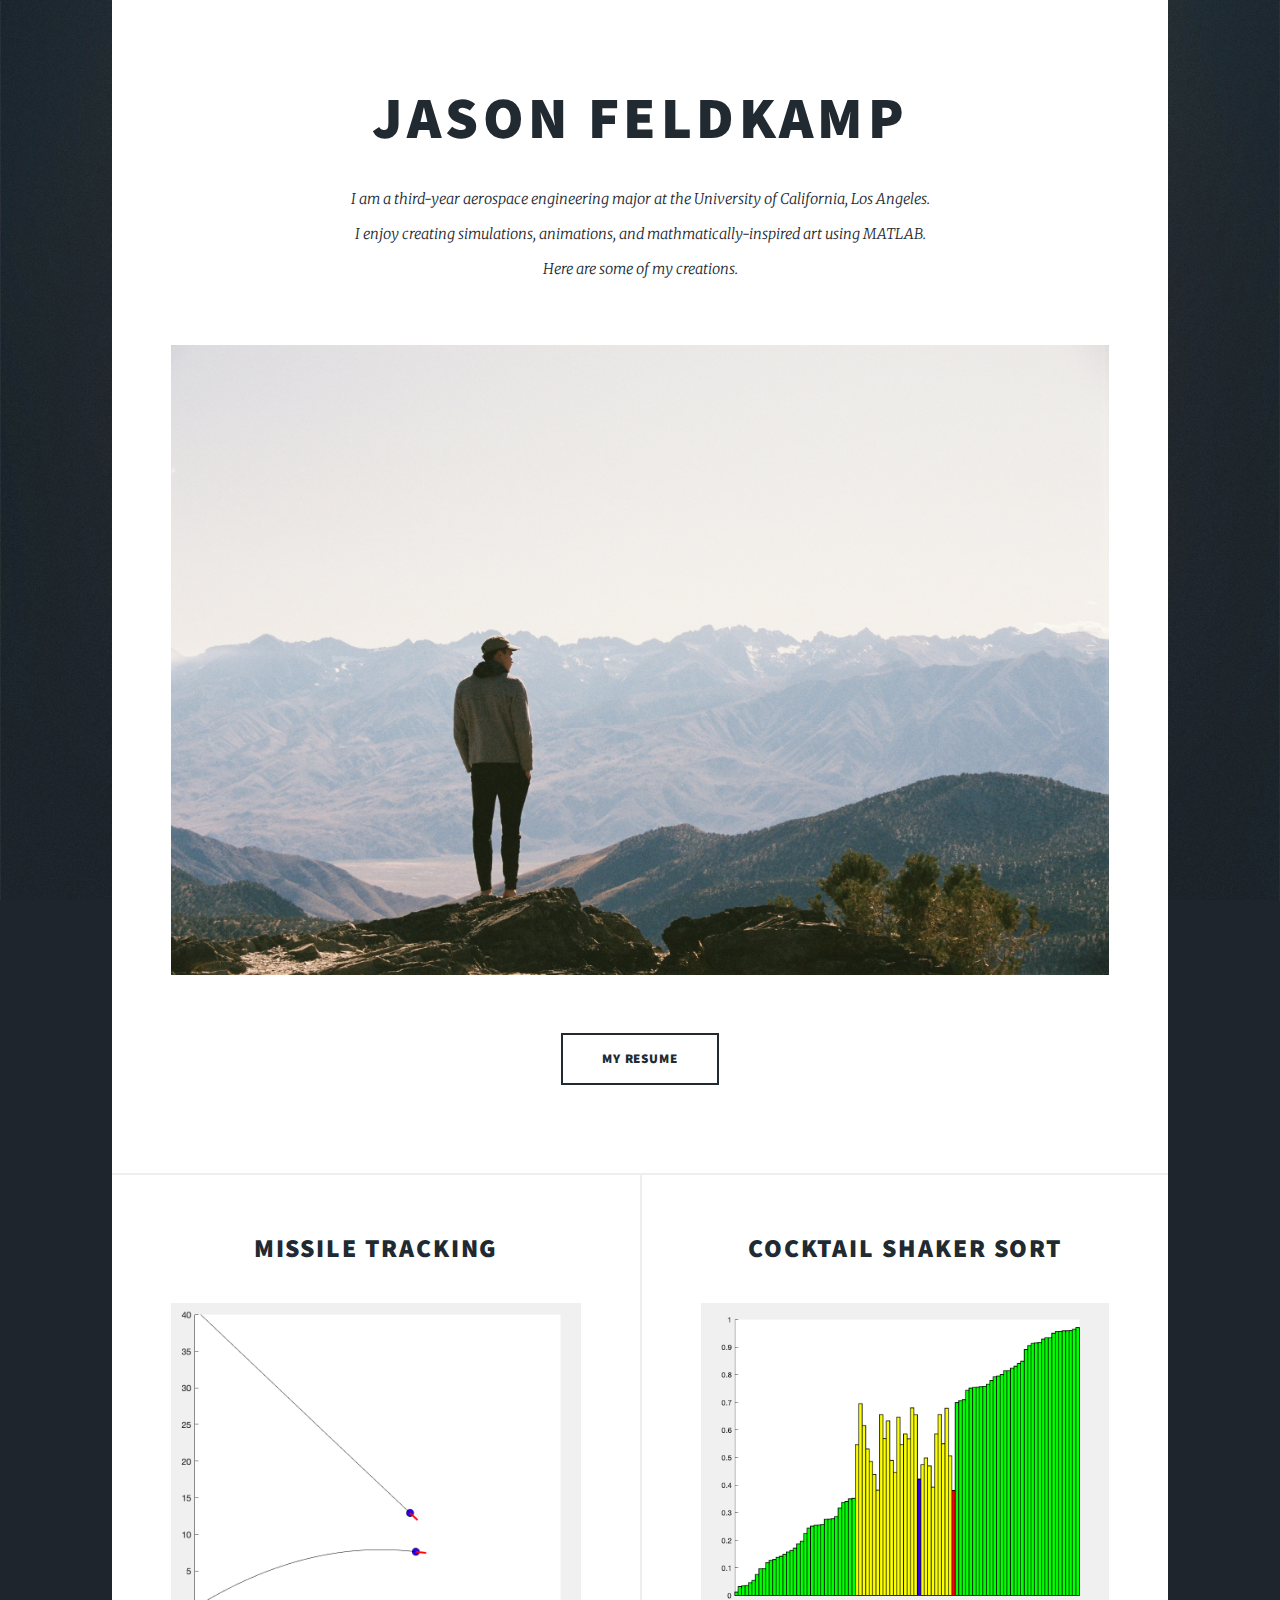
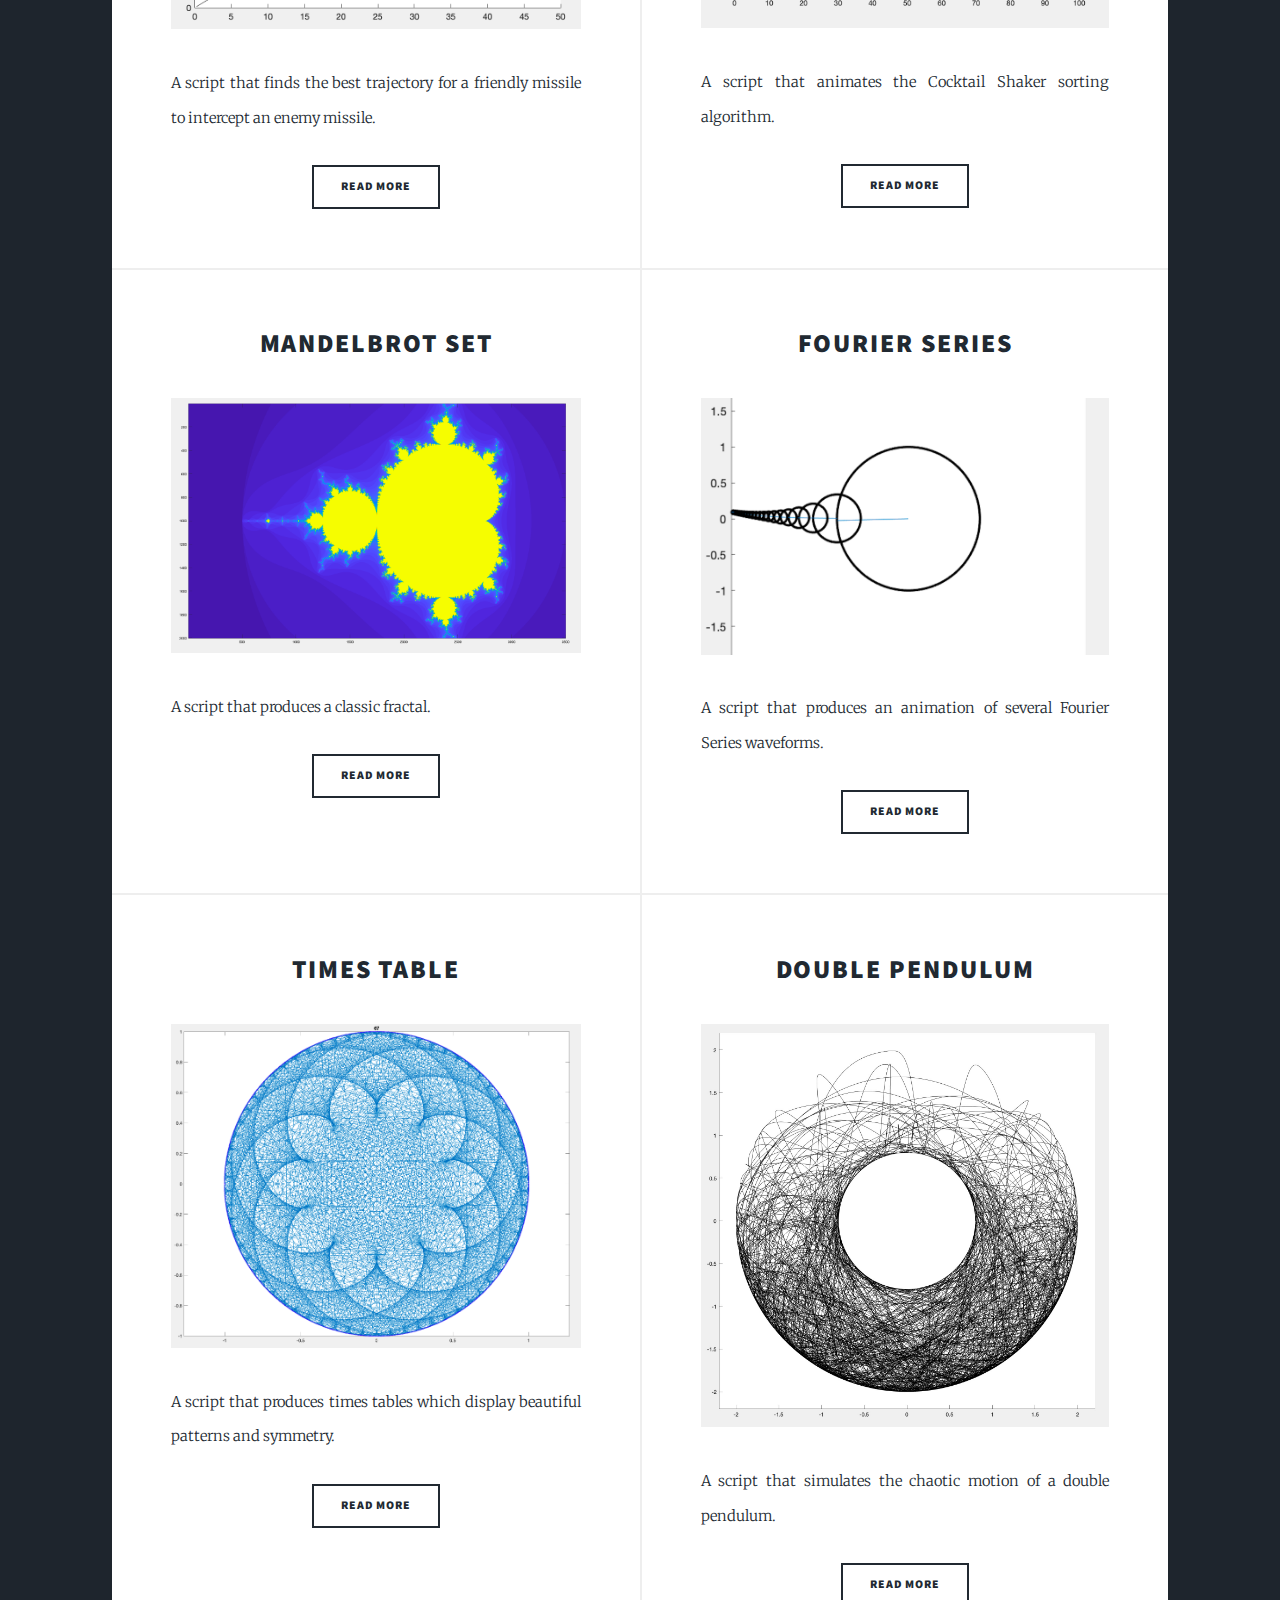
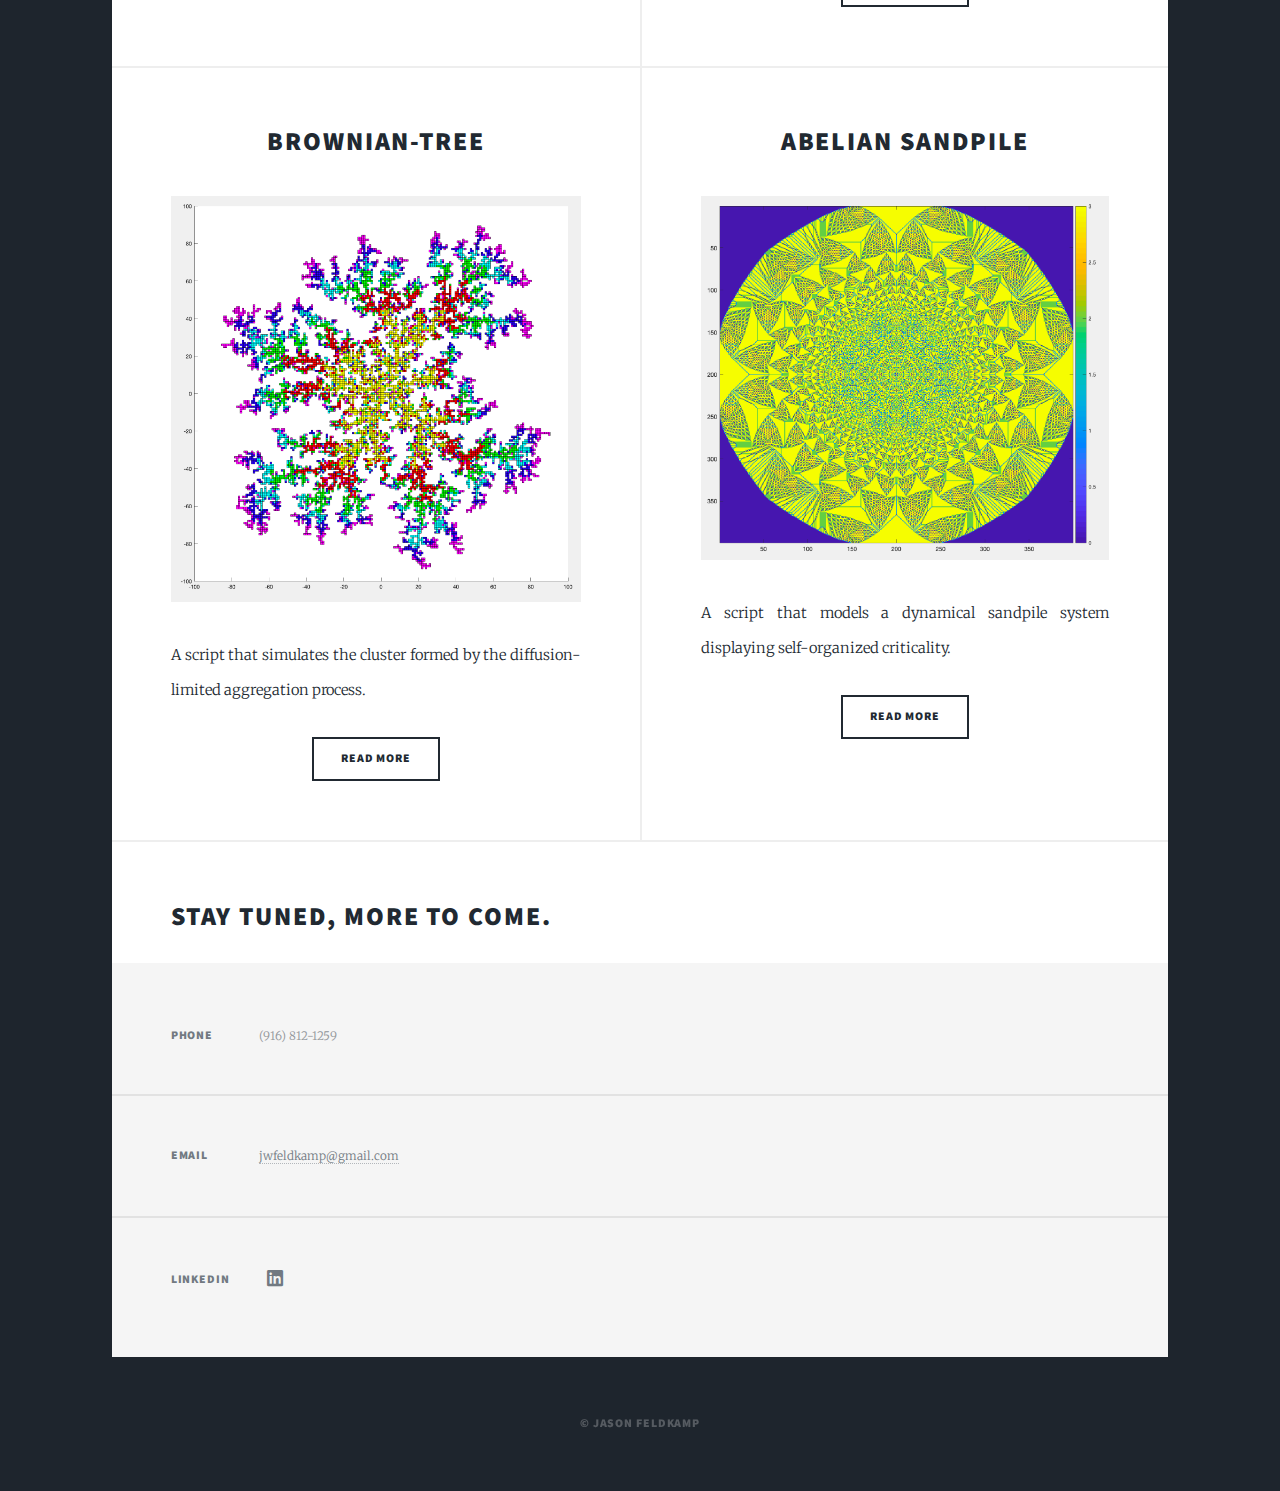
==== commit 49ac6e74: "10/3" ====
--- a/index.html
+++ b/index.html
@@ -95,6 +95,28 @@
 										<li><a href="pendulum.html" class="button">Read More</a></li>
 									</ul>
 								</article>
+								<article>
+									<header>
+										<h2><a href="aggregate.html">Brownian-tree<br />
+										</a></h2>
+									</header>
+									<a href="aggregate.html" class="image fit"><img src="images/aggregate1.jpg" alt="" /></a>
+									<p>A script that simulates the cluster formed by the diffusion-limited aggregation process.</p>
+									<ul class="actions special">
+										<li><a href="aggregate.html" class="button">Read More</a></li>
+									</ul>
+								</article>
+								<article>
+									<header>
+										<h2><a href="sandpile.html">Abelian Sandpile<br />
+										</a></h2>
+									</header>
+									<a href="sandpile.html" class="image fit"><img src="images/sandpile.jpg" alt="" /></a>
+									<p>A script that models a dynamical sandpile system displaying self-organized criticality.</p>
+									<ul class="actions special">
+										<li><a href="sandpile.html" class="button">Read More</a></li>
+									</ul>
+								</article>
 							</section>
 							<h2>Stay tuned, more to come.</h2>
 						<!-- Footer -->
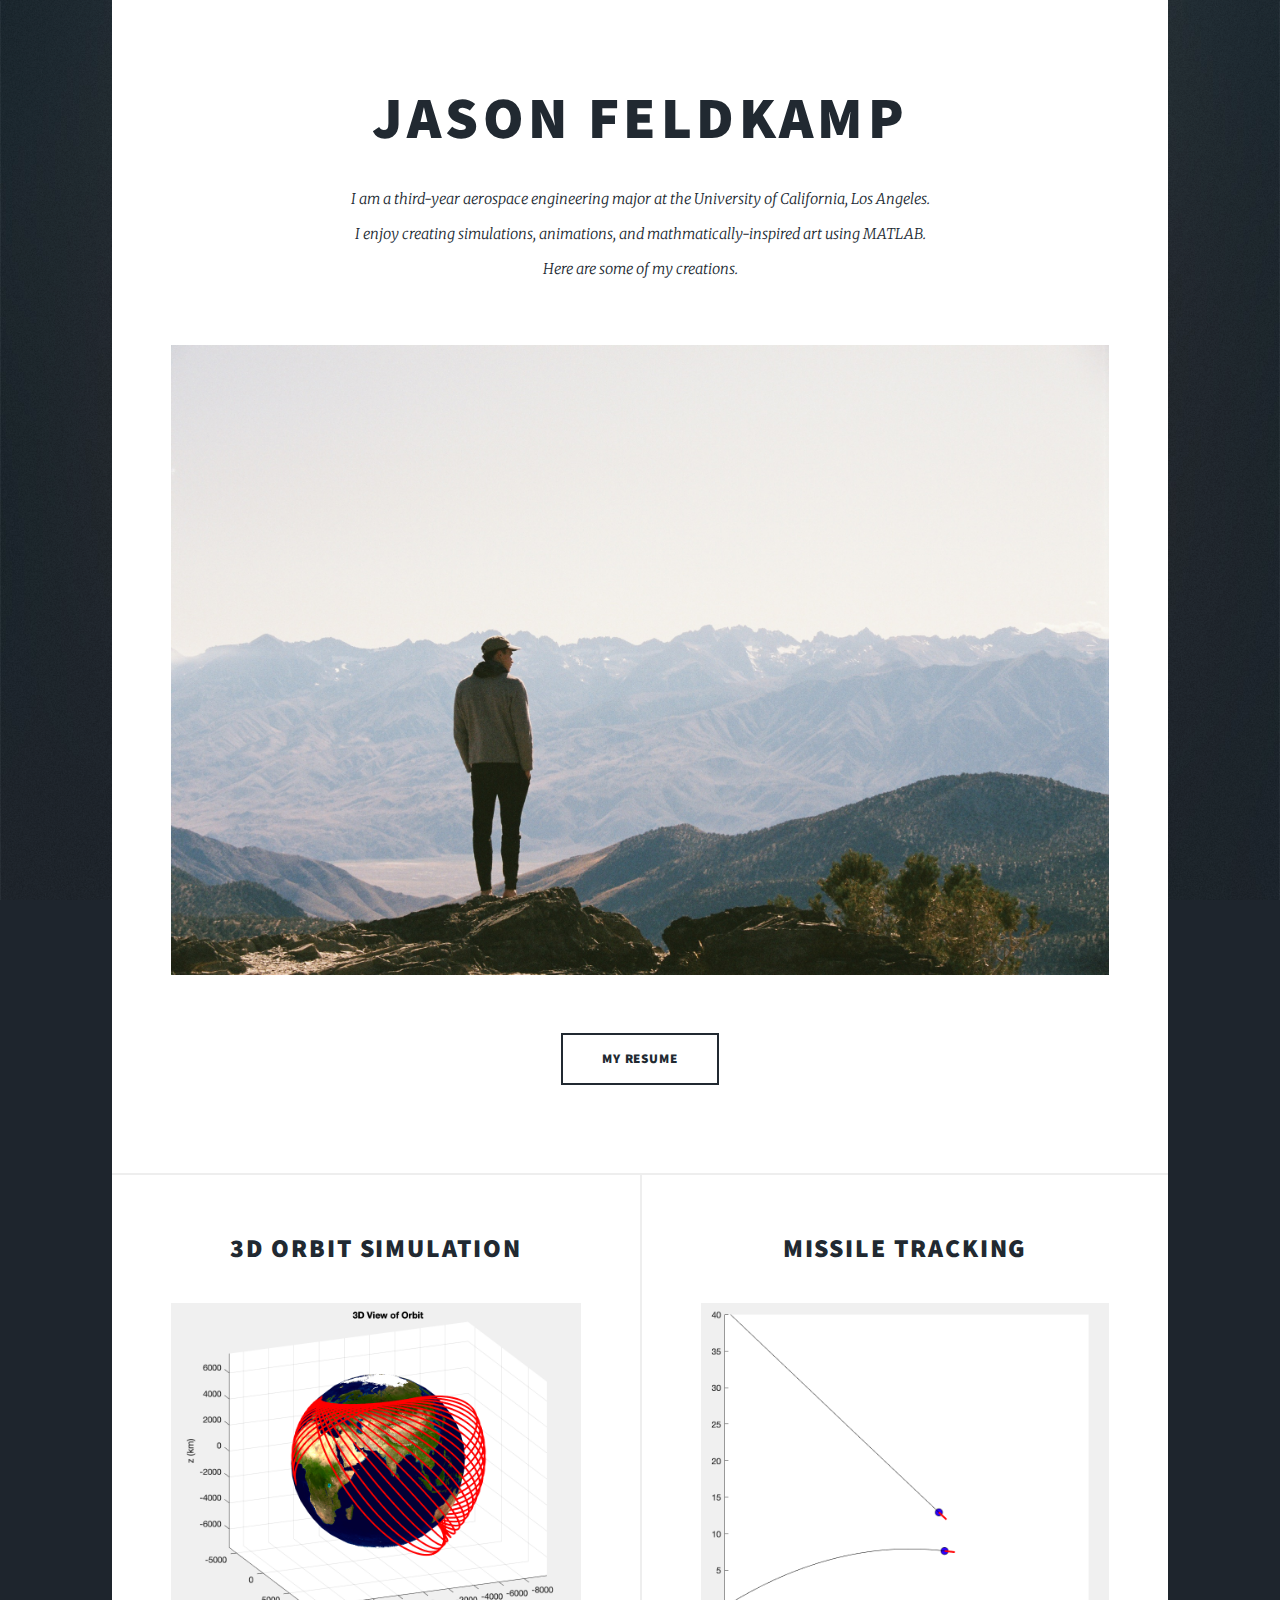
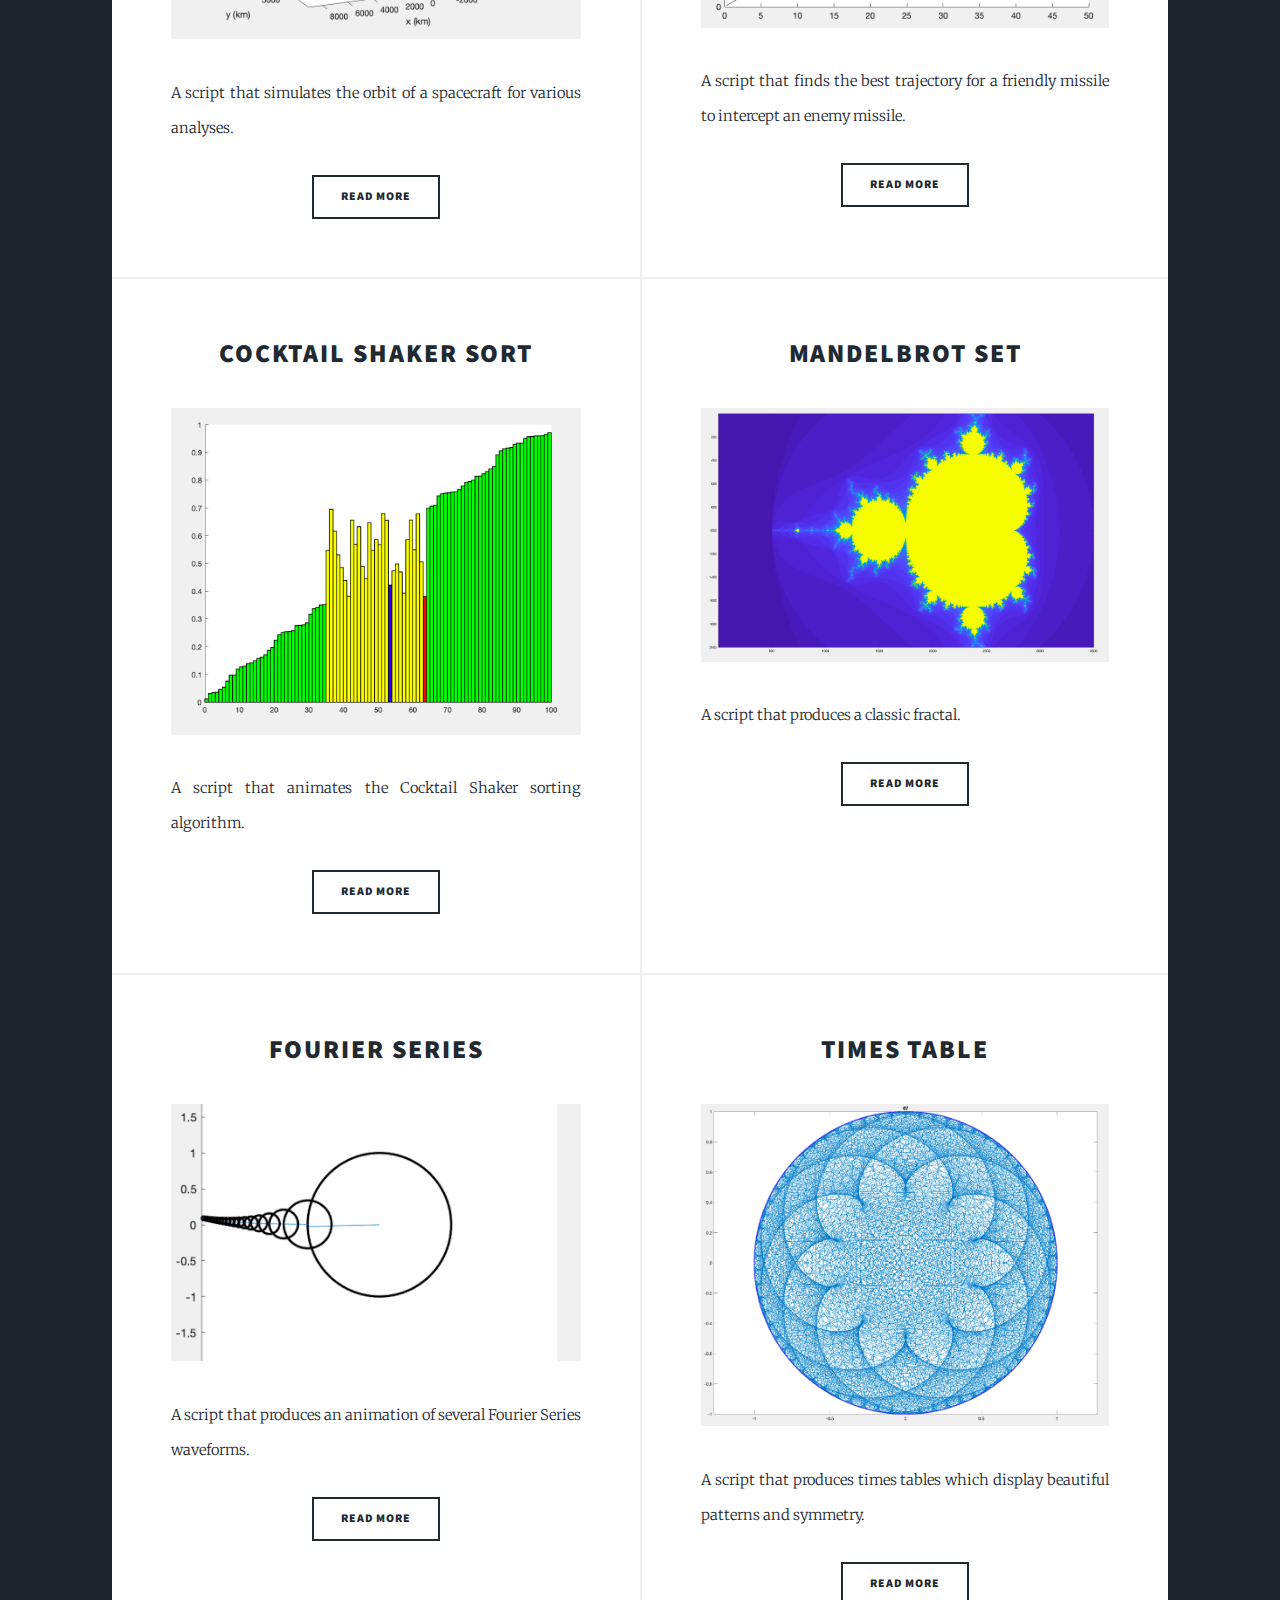
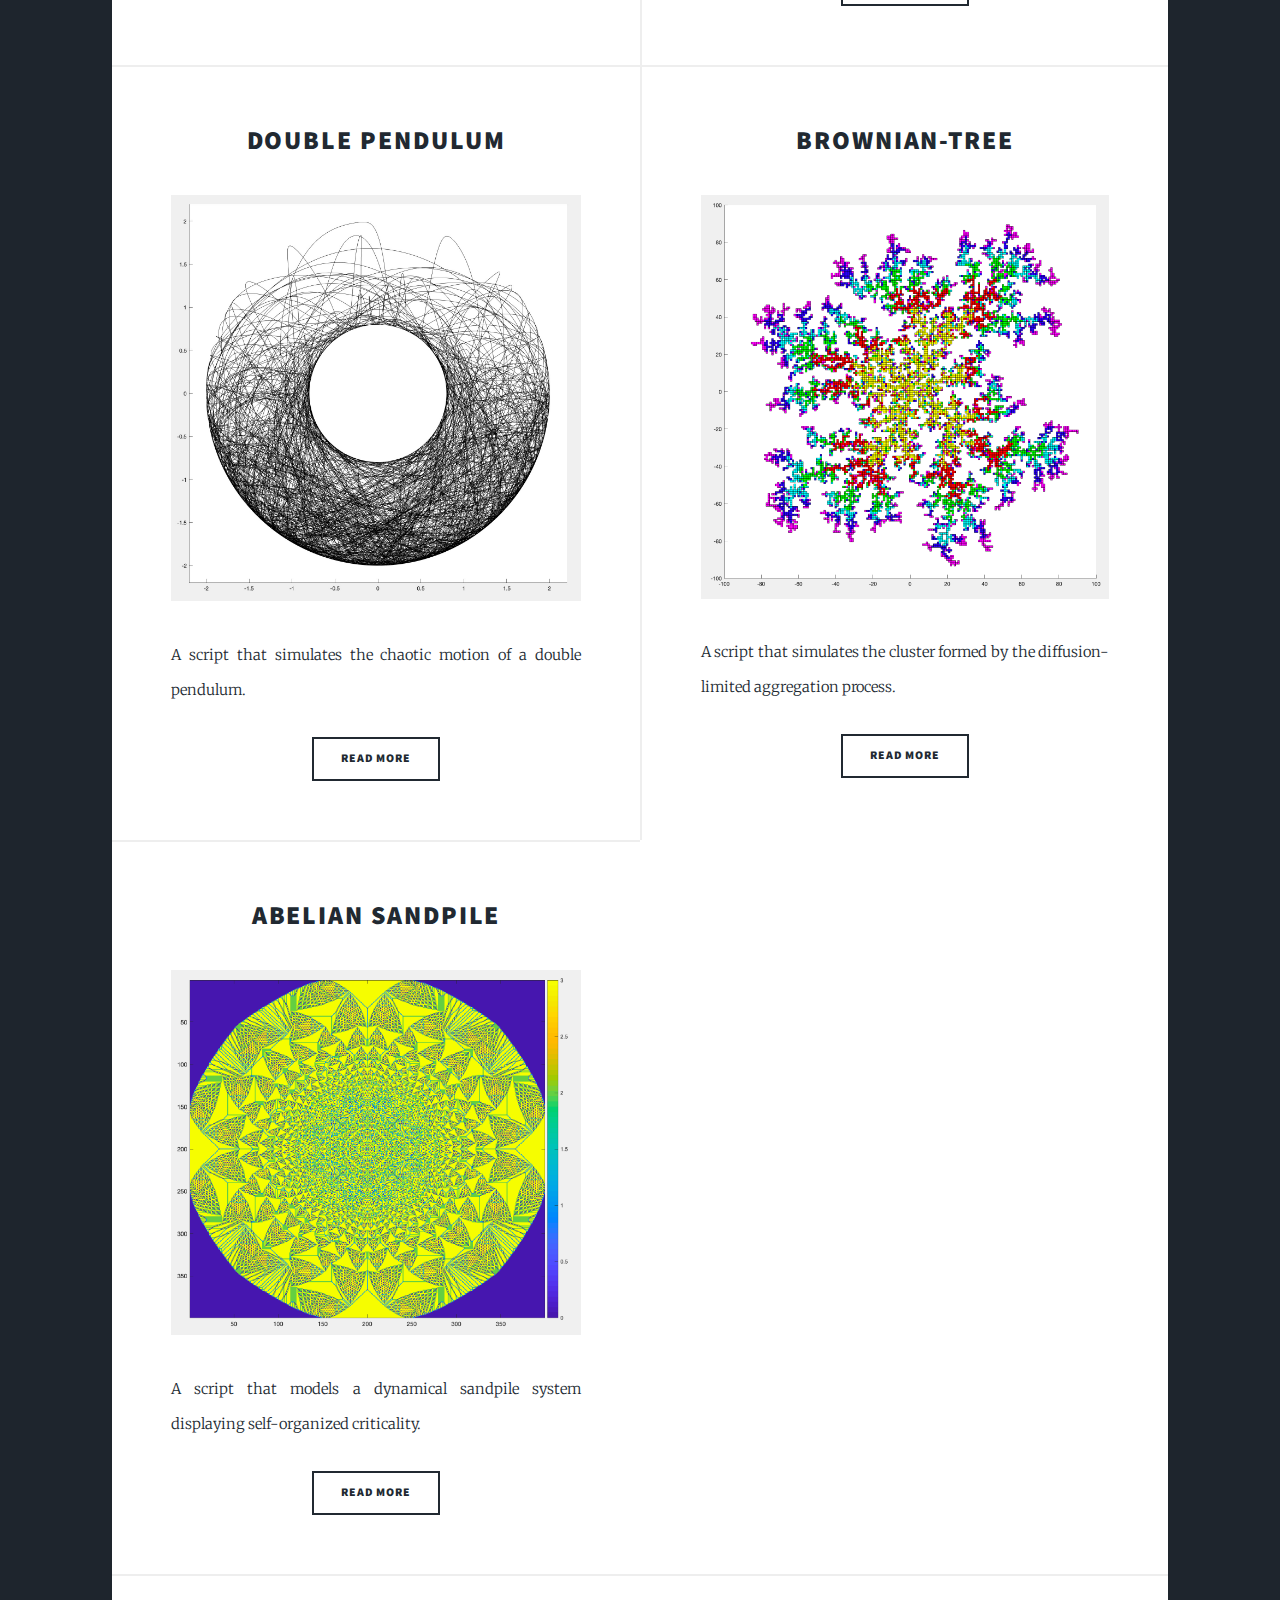
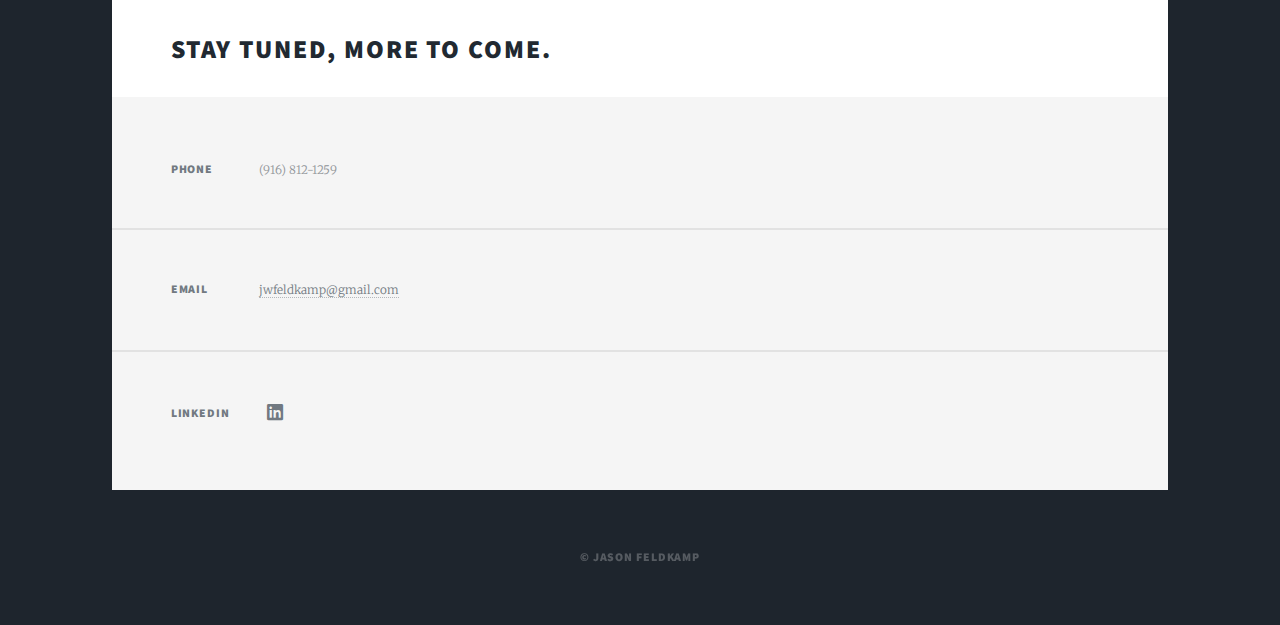
==== commit 9ff6ca94: "“orbit”" ====
--- a/index.html
+++ b/index.html
@@ -29,6 +29,17 @@
 
 						<!-- Posts -->
 							<section class="posts">
+								<article>
+									<header>
+										<h2><a href="orbit.html">3D Orbit Simulation<br />
+										</a></h2>
+									</header>
+									<a href="orbit.html" class="image fit"><img src="images/orbit.jpg" alt="" /></a>
+									<p>A script that simulates the orbit of a spacecraft for various analyses.</p>
+									<ul class="actions special">
+										<li><a href="orbit.html" class="button">Read More</a></li>
+									</ul>
+								</article>
 								<article>
 									<header>
 										<h2><a href="missile.html">Missile Tracking<br />
